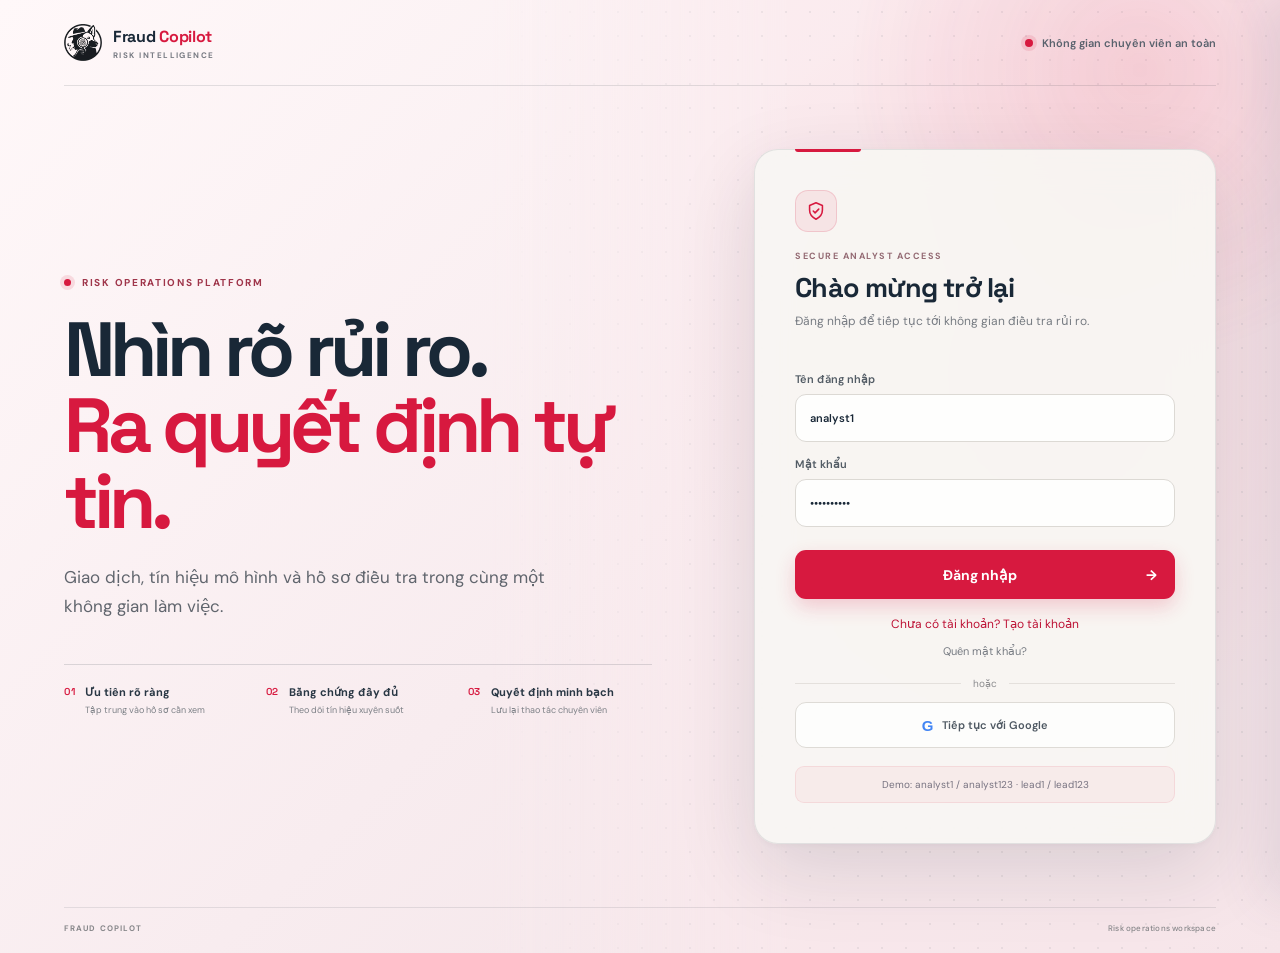
==== static/index.html @ 8d9a8404 "cập nhật giao diện cập nhật giao diện" ====
<!doctype html>
<html lang="vi">
  <head>
    <meta charset="utf-8" />
    <meta name="viewport" content="width=device-width, initial-scale=1" />
    <meta name="theme-color" content="#e9e5e0" />
    <title>Fraud Copilot | Risk operations</title>
    <link rel="stylesheet" href="/static/styles.css?v=risk-dashboard-30" />
  </head>
  <body>
    <div id="toast" class="toast" role="status"></div>
    <main id="login-view" class="login-view">
      <div class="login-frame">
        <header class="login-header">
          <a class="login-brand" href="/" aria-label="Fraud Copilot">
            <img class="brand-mark" src="/static/fraud-copilot-logo.png?v=brand-3" alt="" />
            <span><b>Fraud <span>Copilot</span></b><small>RISK INTELLIGENCE</small></span>
          </a>
          <div class="login-header-note"><i></i> Không gian chuyên viên an toàn</div>
        </header>
        <div class="login-layout">
          <section class="login-hero" aria-labelledby="login-hero-title">
            <p class="eyebrow"><span class="login-eyebrow-dot"></span> RISK OPERATIONS PLATFORM</p>
            <h1 id="login-hero-title">Nhìn rõ rủi ro.<br /><span>Ra quyết định tự tin.</span></h1>
            <p class="login-hero-copy">Giao dịch, tín hiệu mô hình và hồ sơ điều tra trong cùng một không gian làm việc.</p>
            <div class="login-highlights">
              <div><span>01</span><p><b>Ưu tiên rõ ràng</b><small>Tập trung vào hồ sơ cần xem</small></p></div>
              <div><span>02</span><p><b>Bằng chứng đầy đủ</b><small>Theo dõi tín hiệu xuyên suốt</small></p></div>
              <div><span>03</span><p><b>Quyết định minh bạch</b><small>Lưu lại thao tác chuyên viên</small></p></div>
            </div>
          </section>
          <section class="login-card" aria-labelledby="login-card-title">
            <div class="login-card-heading">
              <div class="login-card-symbol" aria-hidden="true">
                <svg viewBox="0 0 24 24" fill="none"><path d="M12 3 19 6v5c0 4.5-2.9 8-7 10-4.1-2-7-5.5-7-10V6l7-3Z" /><path d="m9 12 2 2 4-4" /></svg>
              </div>
              <p class="login-card-eyebrow">SECURE ANALYST ACCESS</p>
              <h2 id="login-card-title">Chào mừng trở lại</h2>
              <p id="auth-subtitle" class="muted">Đăng nhập để tiếp tục tới không gian điều tra rủi ro.</p>
            </div>
            <form id="login-form">
              <label>Tên đăng nhập<input name="username" value="analyst1" autocomplete="username" required /></label>
              <label>Mật khẩu<input name="password" type="password" value="analyst123" autocomplete="current-password" required /></label>
              <button class="primary-button wide" type="submit">Đăng nhập <span>→</span></button>
            </form>
            <button id="auth-switch" class="auth-switch" type="button">Chưa có tài khoản? Tạo tài khoản</button>
            <button id="forgot-password" class="auth-link" type="button">Quên mật khẩu?</button>
            <div class="login-divider"><span>hoặc</span></div>
            <button id="google-login" class="google-button" type="button"><span aria-hidden="true">G</span> Tiếp tục với Google</button>
            <p id="login-hint" class="login-hint">Demo: analyst1 / analyst123 · lead1 / lead123</p>
          </section>
        </div>
        <footer class="login-footer"><span>FRAUD COPILOT</span><span>Risk operations workspace</span></footer>
      </div>
      <div class="login-glow" aria-hidden="true"></div>
    </main>

    <main id="app-view" class="app-shell hidden">
      <video class="dashboard-background-video" muted loop playsinline preload="none" aria-hidden="true" tabindex="-1">
        <source src="/static/dashboard-background.mp4?v=video-project-1" type="video/mp4" />
      </video>
      <aside class="sidebar">
        <div class="brand"><img class="brand-mark small" src="/static/fraud-copilot-logo.png?v=brand-3" alt="" /><span>Fraud <b>Copilot</b></span></div>
        <div class="workspace-label">WORKSPACE</div>
        <nav>
          <button id="dashboard-nav" class="nav-item active" title="Risk Overview"><span class="nav-icon">▦</span> Risk Overview</button>
          <button id="analytics-nav" class="nav-item" title="Risk Analytics"><span class="nav-icon">◈</span> Risk Analytics</button>
          <button id="review-nav" class="nav-item" title="Review Queue"><img class="nav-icon review-nav-logo" src="/static/review-queue-logo.png?v=2" alt="" /> Review Queue <span id="review-nav-count" class="nav-badge hidden">0</span></button>
          <button id="classifications-nav" class="nav-item" title="Decision History"><span class="nav-icon">◌</span> Decision History</button>
        </nav>
        <label class="global-search"><span>⌕</span><input id="dashboard-search" type="search" placeholder="Tìm mã case hoặc giao dịch..." aria-label="Tìm mã case hoặc giao dịch"><kbd>Enter</kbd></label>
        <div class="topbar-actions"><span class="live-status"><i></i> Chấm điểm đang hoạt động</span><button id="refresh-button" class="icon-button" title="Làm mới">↻</button><div class="avatar" id="user-avatar">A</div><div class="user-meta"><b id="user-name">Chuyên viên</b><small id="user-role">Chuyên viên phân tích rủi ro</small></div></div>
        <div class="sidebar-bottom">
          <div class="system-status"><span class="status-dot"></span><div><b>All systems normal</b><small>Updated just now</small></div></div>
          <button id="logout-button" class="logout">↪ <span>Log out</span></button>
        </div>
      </aside>
      <section class="content">
        <h2 id="page-title" class="visually-hidden">Risk Overview</h2>
        <div class="page-body">
          <section id="dashboard-content" class="dashboard-content">
            <div class="dashboard-intro">
              <div><p class="eyebrow">LIVE RISK OPERATIONS · FRAUD COPILOT</p><h3>Fraud <span>Operations</span></h3><p id="dashboard-updated">Loading data...</p></div>
              <button id="dashboard-review-link" class="primary-button">Review cases <span>→</span></button>
            </div>
            <div class="dashboard-kpis">
              <article class="dashboard-kpi"><div class="dashboard-kpi-icon blue">↗</div><div><small>Transactions Processed</small><strong id="dashboard-total">—</strong><span id="dashboard-total-subtitle">— transactions in the last 60 minutes</span></div></article>
              <article class="dashboard-kpi"><div class="dashboard-kpi-icon red">!</div><div><small>Open High-Risk Cases</small><strong id="dashboard-high">—</strong><span id="dashboard-high-subtitle">— new cases in the last 60 minutes</span></div></article>
              <article class="dashboard-kpi"><div class="dashboard-kpi-icon amber">◷</div><div><small>Open Medium-Risk Cases</small><strong id="dashboard-medium">—</strong><span id="dashboard-medium-subtitle">— unscored transactions</span></div></article>
              <article class="dashboard-kpi"><div class="dashboard-kpi-icon purple">%</div><div><small>Review Rate</small><strong id="dashboard-review-rate">—</strong><span>Open high- and medium-risk cases / scored transactions</span></div></article>
              <article class="dashboard-kpi"><div class="dashboard-kpi-icon green">⌁</div><div><small>P95 Latency · 60 min</small><strong id="dashboard-latency">—</strong><span>Core processing target: ≤ 500 ms</span></div></article>
              <article class="dashboard-kpi"><div class="dashboard-kpi-icon teal">◎</div><div><small>Recall (Awaiting Labels)</small><strong id="dashboard-recall">—</strong><span>Requires ground-truth labels</span></div></article>
            </div>
            <div class="dashboard-grid">
              <article class="dashboard-panel dashboard-simulator-panel">
                <div class="dashboard-panel-heading"><div><h4>Cases per Second</h4><p>Hover over a line point to inspect Low, Medium, and High rates · last 5 minutes</p></div></div>
                <div id="dashboard-simulator-chart" class="dashboard-simulator-chart" role="status">Waiting for simulator data...</div>
              </article>
              <article class="dashboard-panel dashboard-ml-decision-panel">
                <div class="dashboard-panel-heading"><div><h4>Analyst Decisions by Risk Level</h4><p>Decision outcomes grouped by model-predicted risk level.</p></div></div>
                <div id="dashboard-decision-breakdown" class="decision-breakdown-grid dashboard-decision-breakdown" aria-live="polite"><p class="dashboard-empty">Loading decision data...</p></div>
              </article>
              <article class="dashboard-panel dashboard-ml-operations-panel">
                <div class="chart-heading"><div><h4>Model Service Latency &amp; Throughput</h4><p>P95 inference latency and requests per second over the last 60 minutes.</p></div><span class="chart-live-indicator">Prometheus</span></div>
                <div id="dashboard-ml-operations-chart" class="ml-operations-chart" aria-live="polite"><p class="chart-empty">Loading model metrics...</p></div>
              </article>
              <article class="dashboard-panel dashboard-cases-panel">
                <div class="dashboard-panel-heading"><div><h4>Flagged Transactions</h4><p>Cases awaiting review, ordered by fraud probability.</p></div><button id="dashboard-view-all" class="text-button">View queue →</button></div>
                <div id="dashboard-recent-cases" class="dashboard-recent-cases" aria-live="polite"></div>
              </article>
            </div>
          </section>
          <div id="work-queue-layout">
          <section id="review-content">
            <div id="review-kpi-grid" class="kpi-grid">
              <article class="kpi-card accent"><div class="kpi-icon">⚡</div><div><small>Open review cases</small><strong id="open-count">—</strong><span class="trend">Human review workload</span></div></article>
            </div>
            <div id="analytics-kpi-grid" class="kpi-grid hidden">
              <article class="kpi-card"><div class="kpi-icon orange">!</div><div><small>High priority</small><strong id="high-count">—</strong><span class="trend orange-text">Needs attention</span></div></article>
              <article class="kpi-card"><div class="kpi-icon orange">!</div><div><small>Medium priority</small><strong id="medium-count">—</strong><span class="trend orange-text">Needs review</span></div></article>
            </div>
            <div class="section-heading"><div><h3 id="queue-title">Priority cases</h3><p id="queue-description">Cases are sorted by model confidence.</p></div><div class="section-actions"><label class="simulator-rate">Target <input id="simulator-tps" type="number" min="1" max="1000" step="1" value="10" inputmode="numeric" aria-label="Target transaction rate per second"><span>transactions / sec</span><small id="simulator-actual-tps" class="simulator-actual-tps">New cases (5-sec avg): 0 / sec</small></label><button id="load-test-batch" class="primary-button">▶ Run Simulator</button><button id="export-button" class="secondary-button">⇩ Export view</button></div></div>
            <section class="queue-card">
              <div class="toolbar"><div class="search-wrap"><span>⌕</span><input id="search-input" placeholder="Search case ID or transaction..." /></div><select id="risk-filter"><option value="">All risk levels</option><option value="HIGH">High risk</option><option value="MEDIUM">Medium risk</option><option value="LOW">Low risk</option></select><select id="status-filter"><option value="">All statuses</option><option value="OPEN">Open</option><option value="IN_REVIEW">In review</option><option value="ESCALATED">Escalated</option><option value="NEEDS_MORE_INFO">Needs more info</option><option value="CONFIRMED_FRAUD">Confirmed fraud</option><option value="DISMISSED">Dismissed / safe</option><option value="CLOSED">Closed</option></select></div>
              <div class="table-wrap"><table><thead><tr><th>Case / transaction</th><th>Priority</th><th>Fraud probability</th><th>Workflow</th><th>Received</th><th>Evidence</th></tr></thead><tbody id="cases-body"><tr><td colspan="6" class="loading">Loading cases<span class="loader"></span></td></tr></tbody></table></div>
              <div class="table-footer"><span id="result-count">—</span><div><button id="prev-page" class="page-button" disabled>‹</button><span id="page-number" class="page-button active">1</span><button id="next-page" class="page-button" disabled>›</button></div></div>
            </section>
          </section>
          <section id="classifications-content" class="hidden">
            <div class="section-heading classification-heading">
              <div><h3>Analyst Decision History</h3><p>Recorded case decisions and escalations, with reviewer and decision time.</p></div>
              <button id="export-classifications" class="secondary-button">⇩ Export decisions</button>
            </div>
            <section class="queue-card">
              <div class="toolbar">
                <label class="search-wrap"><span>⌕</span><input id="classification-search" placeholder="Search case, transaction, merchant, reviewer..." /></label>
                <select id="classification-filter" aria-label="Filter analyst decisions">
                  <option value="">All decisions</option>
                  <option value="CONFIRMED_FRAUD">Confirmed fraud</option>
                  <option value="DISMISSED">Dismissed / safe</option>
                  <option value="ESCALATE">Escalated</option>
                  <option value="NEEDS_MORE_INFO">Needs more info</option>
                  <option value="INSUFFICIENT_EVIDENCE">Insufficient evidence</option>
                  <option value="CONFIRM_SIMULATED">Confirmed (demo)</option>
                </select>
              </div>
              <div class="table-wrap"><table class="classification-table"><thead><tr><th>Case / transaction</th><th>Merchant</th><th>Model risk</th><th>Analyst decision</th><th>Reviewer</th><th>Amount</th><th>Decision time</th><th>Action</th></tr></thead><tbody id="classifications-body"><tr><td colspan="8" class="loading">Loading decisions<span class="loader"></span></td></tr></tbody></table></div>
              <div class="table-footer"><span id="classification-result-count">—</span><div><button id="classification-prev" class="page-button" disabled>‹</button><span id="classification-page" class="page-button active">1</span><button id="classification-next" class="page-button" disabled>›</button></div></div>
            </section>
          </section>
          <section id="analytics-decisions" class="analytics-decisions hidden">
            <div class="section-heading"><div><h3>Analyst Decision Summary</h3><p>Latest recorded decision for each reviewed case.</p></div></div>
            <div class="decision-summary-grid">
              <article class="decision-summary-card"><small>Confirm fraud</small><strong id="decision-confirmed-fraud">0</strong></article>
              <article class="decision-summary-card"><small>Dismiss / safe</small><strong id="decision-dismissed">0</strong></article>
              <article class="decision-summary-card"><small>Insufficient evidence</small><strong id="decision-insufficient-evidence">0</strong></article>
              <article class="decision-summary-card"><small>Escalate to Risk Lead</small><strong id="decision-escalated">0</strong></article>
              <article class="decision-summary-card"><small>Need more info</small><strong id="decision-needs-more-info">0</strong></article>
            </div>
          </section>
          </div>
        </div>
      </section>
    </main>

    <aside id="detail-panel" class="detail-panel">
      <div class="detail-header"><div><p class="eyebrow">CASE DETAIL</p><h2 id="detail-title">Case —</h2></div><button id="close-detail" class="close-button">×</button></div>
      <div id="detail-content"></div>
    </aside>
    <div id="panel-backdrop" class="panel-backdrop"></div>
    <script src="/static/risk-review.js?v=readable-risk-english-5"></script>
    <script src="/static/app.js?v=risk-dashboard-32"></script>
  </body>
</html>
---- static/styles.css ----
@import url("https://fonts.googleapis.com/css2?family=DM+Sans:wght@400;500;600;700&family=Space+Grotesk:wght@500;600;700&display=swap");

:root {
  --bg: #f4f7fb;
  --surface: #ffffff;
  --surface-muted: #f8fafc;
  --sidebar: #101b2d;
  --sidebar-muted: #8d9bb2;
  --line: #e5eaf1;
  --text: #17243b;
  --muted: #718096;
  --blue: #356ae6;
  --blue-soft: #edf3ff;
  --cyan: #18a5a0;
  --orange: #d97706;
  --red: #d84c67;
  --green: #15936b;
  --purple: #7658d9;
}

* { box-sizing: border-box; }
body { margin: 0; background: var(--bg); color: var(--text); font: 14px "DM Sans", sans-serif; }
button, input, select { font: inherit; }
button { cursor: pointer; color: inherit; border: 0; }
h1, h2, h3, p { margin: 0; }
.hidden { display: none !important; }
.muted { color: var(--muted); line-height: 1.6; }
.eyebrow { color: #8290a4; font-size: 10px; font-weight: 700; letter-spacing: 1.5px; }

/* Login */
.login-view {
  min-height: 100vh;
  display: grid;
  justify-items: center;
  align-items: start;
  padding: clamp(24px, 8vh, 72px) 16px 40px;
  position: relative;
  overflow: auto;
}
.login-card {
  width: min(410px, calc(100% - 32px));
  z-index: 1;
}
.login-card h1 { margin: 14px 0 8px; }
.brand-mark { display: grid; place-items: center; width: 42px; height: 42px; }
.brand-mark.small { width: 38px; height: 38px; border-radius: 9px; font-size: 17px; }
.login-card form { margin-top: 30px; }
.login-card label { display: block; font-size: 12px; margin: 17px 0; }
.login-card input { width: 100%; margin-top: 8px; padding: 13px 14px; outline: 0; }
.primary-button { padding: 13px 18px; font-weight: 700; }
.primary-button span { float: right; }
.wide { width: 100%; margin-top: 8px; }
.auth-switch, .auth-link { display: block; width: 100%; margin-top: 18px; background: transparent; font-size: 12px; }
.auth-link { margin-top: 12px; font-size: 11px; }
.google-button { display: flex; align-items: center; justify-content: center; width: 100%; margin-top: 18px; padding: 11px; font-weight: 600; }
.login-hint { margin-top: 22px; font-size: 11px; text-align: center; }

/* App shell */
.app-shell { display: flex; min-height: 100vh; }
.sidebar { width: 248px; flex: 0 0 248px; background: var(--sidebar); padding: 27px 18px; display: flex; flex-direction: column; }
.brand { display: flex; align-items: center; gap: 10px; color: #f3f6fb; font: 600 16px "Space Grotesk"; padding: 0 10px 49px; }
.brand b { color: #67c8c0; }
.workspace-label { font-size: 9px; letter-spacing: 1.5px; color: #6e7d95; padding: 0 13px 13px; font-weight: 700; }
.nav-item { width: 100%; display: flex; align-items: center; gap: 12px; padding: 12px 13px; background: transparent; color: var(--sidebar-muted); border-radius: 8px; text-align: left; margin-bottom: 4px; transition: .18s ease; }
.nav-item:hover { color: white; background: #1b2b45; }
.nav-item.active { background: #1d3150; color: #fff; box-shadow: inset 3px 0 #62c7be; }
.nav-icon { font-size: 19px; color: #78b9f1; }
.review-nav-logo { width: 29px; height: 29px; flex: 0 0 29px; padding: 3px; object-fit: contain; border-radius: 9px; background: #f0eaff; }
.sidebar-bottom { margin-top: auto; }
.sidebar > .global-search { flex: 0 0 auto; width: 100%; max-width: none; margin-top: 12px; }

.system-status { display: flex; gap: 10px; padding: 15px 11px; border: 1px solid #2a3d59; border-radius: 9px; margin-bottom: 22px; }
.system-status b, .system-status small { display: block; font-size: 11px; }
.system-status b { color: #eef5ff; }
.system-status small { color: #8190a7; margin-top: 3px; }
.status-dot { width: 7px; height: 7px; border-radius: 50%; background: #54d89a; box-shadow: 0 0 9px #54d89a; margin-top: 4px; }
.logout { color: #94a4bc; background: transparent; padding: 10px; }
.logout:hover { color: #fff; }
.content { flex: 1; min-width: 0; }
.topbar { height: 104px; background: var(--surface); border-bottom: 1px solid var(--line); display: flex; align-items: center; justify-content: space-between; padding: 0 46px; }
.topbar h2 { font: 600 25px "Space Grotesk"; margin-top: 6px; letter-spacing: -.3px; }
.topbar-actions { display: flex; align-items: center; gap: 12px; }
.live-status { display: inline-flex; align-items: center; gap: 7px; color: var(--green); background: #e8f7f1; border: 1px solid #c6ecdc; border-radius: 999px; padding: 7px 10px; font-size: 11px; font-weight: 700; }
.live-status i { width: 7px; height: 7px; border-radius: 50%; background: var(--green); box-shadow: 0 0 0 3px #15936b22; }
.icon-button, .close-button { background: var(--surface); border: 1px solid var(--line); border-radius: 8px; width: 35px; height: 35px; color: #64748b; font-size: 20px; transition: .18s ease; }
.icon-button:hover { border-color: #9db6ed; color: var(--blue); background: var(--blue-soft); }
.avatar { display: grid; place-items: center; background: linear-gradient(135deg, #4d86eb, #26a99f); color: #fff; width: 34px; height: 34px; border-radius: 10px; font-weight: 700; }
.user-meta small, .user-meta b { display: block; }
.user-meta b { font-size: 12px; }
.user-meta small { color: var(--muted); font-size: 11px; margin-top: 3px; }
.page-body { padding: 34px 46px 48px; max-width: 1450px; }
.kpi-grid { display: grid; grid-template-columns: repeat(2, minmax(0, 1fr)); gap: 15px; }
.kpi-card { background: var(--surface); border: 1px solid var(--line); border-radius: 12px; padding: 20px; display: flex; gap: 15px; align-items: flex-start; box-shadow: 0 4px 14px rgba(27, 49, 80, .035); }
.kpi-card.accent { border-color: #c5d6fa; background: linear-gradient(120deg, #f1f5ff, #fff); }
.kpi-icon { display: grid; place-items: center; width: 36px; height: 36px; flex: 0 0 36px; border-radius: 9px; background: #e8f0ff; color: var(--blue); font-size: 20px; }
.kpi-icon.orange { color: var(--orange); background: #fff4e4; }
.kpi-icon.green { color: var(--green); background: #e5f7f0; }
.kpi-icon.purple { color: var(--purple); background: #f0ebff; }
.kpi-card small { display: block; color: var(--muted); font-size: 11px; }
.kpi-card strong { display: block; font: 600 26px "Space Grotesk"; margin: 5px 0; letter-spacing: -.5px; }
.unit { font-size: 14px; color: #92a0b2; }
.trend { font-size: 10px; color: var(--blue); }
.orange-text { color: var(--orange); }
.green-text { color: var(--green); }
.section-heading { display: flex; justify-content: space-between; align-items: end; margin: 43px 0 17px; }
.section-heading h3 { font: 600 17px "Space Grotesk"; }
.section-heading p { color: var(--muted); font-size: 12px; margin-top: 5px; }
.analytics-decisions { margin-top: 8px; }
.decision-summary-grid { display: grid; grid-template-columns: repeat(5, minmax(0, 1fr)); gap: 12px; }
.decision-summary-card { min-width: 0; padding: 18px; border: 1px solid var(--line); border-radius: 12px; background: var(--surface); }
.decision-summary-card small { display: block; min-height: 30px; color: var(--muted); font-size: 11px; }
.decision-summary-card strong { display: block; margin-top: 8px; font-size: 24px; }
.analytics-charts { margin-top: 8px; }
.analytics-charts > .section-heading { margin-top: 28px; }
.decision-breakdown-grid { display: grid; grid-template-columns: repeat(3, minmax(0, 1fr)); gap: 14px; }
.risk-breakdown-card, .operations-chart-card { min-width: 0; padding: 20px; border: 1px solid var(--line); border-radius: 12px; background: var(--surface); box-shadow: 0 5px 18px rgba(27, 49, 80, .04); }
.risk-breakdown-card h4, .chart-heading h4 { color: var(--text); font: 600 14px "Space Grotesk"; }
.risk-breakdown-card > p, .chart-heading p { margin-top: 5px; color: var(--muted); font-size: 11px; line-height: 1.5; }
.risk-breakdown-content { display: grid; grid-template-columns: minmax(112px, .9fr) minmax(130px, 1.1fr); align-items: center; gap: 14px; margin-top: 18px; }
.decision-donut { display: grid; place-items: center; width: min(100%, 150px); aspect-ratio: 1; margin: auto; border-radius: 50%; position: relative; }
.decision-donut::after { content: ""; position: absolute; inset: 20%; border-radius: 50%; background: var(--surface); }
.decision-donut-center { z-index: 1; display: grid; justify-items: center; gap: 2px; color: var(--text); font: 600 22px "Space Grotesk"; }
.decision-donut-center small { color: var(--muted); font: 400 9px "DM Sans", sans-serif; }
.decision-legend { display: grid; gap: 9px; margin: 0; padding: 0; list-style: none; }
.decision-legend li { display: grid; grid-template-columns: 9px minmax(0, 1fr) auto; align-items: start; gap: 7px; color: #536176; font-size: 10px; line-height: 1.35; }
.decision-legend b { color: var(--text); font-size: 10px; white-space: nowrap; }
.legend-swatch { width: 8px; height: 8px; margin-top: 2px; border-radius: 50%; }
.operations-chart-card { margin-top: 14px; }
.chart-heading { display: flex; align-items: center; justify-content: space-between; gap: 12px; }
.chart-live-indicator { flex: 0 0 auto; padding: 5px 8px; border: 1px solid #c6ecdc; border-radius: 999px; background: #e8f7f1; color: var(--green); font-size: 10px; font-weight: 700; }
.ml-operations-chart { width: 100%; margin-top: 14px; overflow-x: auto; }
.ml-operations-chart svg { display: block; width: 100%; min-width: 540px; height: auto; }
.ml-operations-chart .chart-gridline { stroke: #e8edf4; stroke-width: 1; }
.ml-operations-chart .chart-axis-label { fill: #8593a6; font: 10px "DM Sans", sans-serif; }
.ml-operations-chart .chart-axis-title { font: 600 10px "DM Sans", sans-serif; }
.ml-operations-chart .chart-latency { stroke: #7658d9; fill: #7658d9; }
.ml-operations-chart .chart-throughput { stroke: #15936b; fill: #15936b; }
.ml-operations-chart .chart-line { fill: none; stroke-width: 2.5; stroke-linecap: round; stroke-linejoin: round; }
.ml-operations-chart .chart-legend { fill: #536176; font: 10px "DM Sans", sans-serif; }
.chart-empty { padding: 34px 12px; color: var(--muted); font-size: 12px; text-align: center; }
.secondary-button { border: 1px solid #d5deeb; background: var(--surface); color: #50627a; padding: 9px 13px; border-radius: 7px; font-size: 12px; transition: .18s ease; }
.secondary-button:hover { border-color: #9eb8ef; color: var(--blue); background: var(--blue-soft); }
.queue-card { border: 1px solid var(--line); border-radius: 12px; background: var(--surface); overflow: hidden; box-shadow: 0 5px 18px rgba(27, 49, 80, .04); }
.toolbar { display: flex; gap: 10px; padding: 16px; background: var(--surface-muted); border-bottom: 1px solid var(--line); }
.search-wrap { position: relative; flex: 1; }
.search-wrap span { position: absolute; left: 12px; top: 5px; font-size: 21px; color: #8b9ab0; }
.search-wrap input, .toolbar select { width: 100%; height: 36px; background: var(--surface); border: 1px solid #dce3ed; color: #43536b; border-radius: 7px; padding: 0 12px; outline: 0; }
.search-wrap input { padding-left: 34px; }
.search-wrap input:focus, .toolbar select:focus { border-color: #8aaaf0; box-shadow: 0 0 0 3px #4675dc18; }
.toolbar select { width: 165px; }
.table-wrap { overflow: auto; }
table { width: 100%; border-collapse: collapse; min-width: 680px; }
th { text-align: left; color: #8a98ab; font-size: 10px; text-transform: uppercase; letter-spacing: .7px; font-weight: 700; padding: 14px 18px; }
td { padding: 16px 18px; border-top: 1px solid #edf0f4; color: #53647b; font-size: 12px; }
tbody tr { transition: background .15s; }
tbody tr:hover { background: #f7faff; cursor: pointer; }
.case-id { color: #253753; font-weight: 700; }
.txn { color: #8997aa; font-size: 10px; margin-top: 4px; }
.risk, .status { display: inline-block; padding: 5px 8px; border-radius: 5px; font-size: 10px; font-weight: 700; }
.risk-high { color: var(--red); background: #ffedf1; }
.risk-medium { color: var(--orange); background: #fff4e3; }
.risk-low { color: var(--green); background: #e6f7f0; }
.status { color: #3970c8; background: #eaf2ff; }
.status-closed { color: var(--green); background: #e6f7f0; }
.confidence { color: #43536b; font-weight: 700; }
.confidence-bar { display: inline-block; vertical-align: middle; width: 50px; height: 4px; background: #e5eaf1; border-radius: 3px; margin-left: 7px; }
.confidence-bar i { display: block; height: 100%; background: #5b86e8; border-radius: 3px; }
.score-caption { display: block; color: #9aa7b8; font-size: 9px; margin-top: 3px; }
.evidence { font-size: 10px; font-weight: 700; white-space: nowrap; }
.evidence-ready { color: var(--green); }
.muted-label { color: #9aa7b8; font-size: 11px; }
.table-footer { display: flex; justify-content: space-between; align-items: center; padding: 13px 18px; color: #8593a6; font-size: 11px; }
.page-button { background: #f0f4fa; color: #6d7f98; padding: 6px 10px; margin-left: 4px; border-radius: 5px; }
.page-button.active { background: var(--blue); color: white; }
.loading { text-align: center; padding: 45px; }
.loader { display: inline-block; width: 12px; height: 12px; border: 2px solid #aac2ef; border-top-color: transparent; border-radius: 50%; animation: spin 1s linear infinite; margin-left: 8px; vertical-align: middle; }
@keyframes spin { to { transform: rotate(360deg); } }

/* Case detail drawer */
.detail-panel { position: fixed; z-index: 4; right: 0; top: 0; width: min(470px, 100%); height: 100vh; background: var(--surface); border-left: 1px solid var(--line); transform: translateX(100%); transition: transform .25s ease; overflow: auto; padding: 30px; box-shadow: -15px 0 35px rgba(22, 38, 63, .12); }
.detail-panel.open { transform: translateX(0); }
.panel-backdrop { display: none; position: fixed; inset: 0; background: rgba(18, 30, 48, .42); z-index: 3; }
.panel-backdrop.open { display: block; }
.detail-header { display: flex; justify-content: space-between; align-items: start; border-bottom: 1px solid var(--line); padding-bottom: 24px; }
.detail-header h2 { font: 600 22px "Space Grotesk"; margin-top: 7px; }
.detail-hero { display: flex; align-items: center; justify-content: space-between; gap: 18px; padding: 4px 0 24px; border-bottom: 1px solid var(--line); }
.detail-subtitle { color: #8290a4; font-size: 11px; margin-top: 10px; word-break: break-all; }
.hero-score { text-align: right; }
.hero-score strong { display: block; color: var(--red); font: 700 34px "Space Grotesk"; }
.hero-score small { color: #8290a4; font-size: 10px; }
.close-button { font-size: 25px; background: transparent; border: 0; }
.close-button:hover { color: var(--blue); background: var(--blue-soft); }
.detail-section { padding: 22px 0; border-bottom: 1px solid var(--line); }
.detail-section h4 { font-size: 11px; color: #8290a4; text-transform: uppercase; letter-spacing: 1px; margin-bottom: 15px; }
.detail-grid { display: grid; grid-template-columns: 1fr 1fr; gap: 14px; }
.detail-grid small, .metric small { display: block; color: #8290a4; font-size: 10px; }
.detail-grid b, .metric b { display: block; color: #293a54; margin-top: 5px; font-size: 13px; }
.section-note { color: #8290a4; font-size: 11px; line-height: 1.6; margin: -5px 0 14px; }
.signal-list { display: grid; gap: 8px; padding: 0; margin: 0; list-style: none; }
.signal-list li { display: grid; grid-template-columns: 1fr auto; gap: 4px 12px; padding: 10px 12px; border: 1px solid var(--line); border-radius: 8px; background: var(--surface-muted); }
.signal-list li small { grid-column: 1 / -1; color: #8290a4; font-size: 10px; }
.signal-up { color: var(--red); }
.signal-down { color: var(--green); }
.data-grid { display: grid; grid-template-columns: 1fr 1fr; gap: 12px; }
.data-field { min-width: 0; padding: 9px 10px; border-radius: 7px; background: var(--surface-muted); }
.data-field small { display: block; color: #8290a4; font-size: 10px; }
.data-field b { display: block; overflow-wrap: anywhere; color: #293a54; font-size: 11px; margin-top: 4px; }
.trace-list { display: grid; gap: 8px; }
.trace-row { display: flex; justify-content: space-between; gap: 12px; padding-bottom: 8px; border-bottom: 1px dashed var(--line); font-size: 11px; }
.trace-row span { color: #8290a4; }
.trace-row b { color: #293a54; text-align: right; overflow-wrap: anywhere; }
.score { font: 600 35px "Space Grotesk"; color: var(--red); }
.brief { line-height: 1.7; color: #5b6b81; font-size: 12px; background: var(--surface-muted); padding: 14px; border-radius: 8px; }
.action-row { display: flex; gap: 8px; flex-wrap: wrap; }
.action-row button { padding: 9px 11px; border-radius: 7px; background: #eaf2ff; color: #3970c8; font-size: 11px; }
.action-row button.warn { background: #fff0e7; color: #be5e18; }
.empty { color: #8593a6; text-align: center; padding: 34px; }
.toast { position: fixed; z-index: 10; right: 24px; top: 20px; background: #1b3150; border: 1px solid #3d6193; color: #f2f7ff; padding: 12px 16px; border-radius: 8px; transform: translateY(-80px); transition: .25s; box-shadow: 0 10px 30px rgba(0, 0, 0, .18); }
.toast.show { transform: translateY(0); }

@media (max-width: 900px) {
  .sidebar { width: 70px; flex-basis: 70px; padding: 22px 10px; }
  .brand span, .workspace-label, .nav-item:not(.active)::after, .nav-item { font-size: 0; }
  .brand { padding: 0 9px 49px; }
  .nav-item { justify-content: center; }
  .nav-icon { font-size: 19px; }
  .sidebar-bottom { display: none; }
  .topbar, .page-body { padding-left: 24px; padding-right: 24px; }
  .kpi-grid { grid-template-columns: repeat(2, 1fr); }
  .decision-summary-grid { grid-template-columns: repeat(3, minmax(0, 1fr)); }
  .decision-breakdown-grid { grid-template-columns: 1fr; }
  .risk-breakdown-content { grid-template-columns: minmax(112px, .7fr) minmax(130px, 1fr); max-width: 470px; margin-left: auto; margin-right: auto; }
}
@media (max-width: 560px) {
  .app-shell { display: block; }
  .sidebar {
    width: 100%;
    flex-basis: auto;
    padding: 16px 14px 10px;
    border-bottom: 1px solid var(--line);
    background: rgba(255, 255, 255, 0.92);
    backdrop-filter: blur(10px);
  }
  .brand { padding: 0 4px 10px; }
  .workspace-label { display: none; }
  nav {
    display: flex;
    flex-wrap: wrap;
    gap: 8px;
  }
  .nav-item {
    flex: 1 1 calc(50% - 8px);
    min-width: 120px;
    justify-content: flex-start;
    padding: 10px 12px;
    border: 1px solid var(--line);
    border-radius: 10px;
    background: var(--surface-muted);
    color: #4f5d74;
  }
  .nav-item.active {
    background: linear-gradient(135deg, #fb4d62, #d43546);
    color: #fff;
    border-color: transparent;
    box-shadow: 0 8px 18px rgba(212, 53, 70, 0.18);
  }
  .nav-item.active .nav-icon,
  .nav-item.active .review-nav-logo {
    filter: brightness(0) invert(1);
  }
  .sidebar-bottom { display: none; }
  .topbar { height: 90px; }
  .user-meta { display: none; }
  .kpi-grid { grid-template-columns: 1fr 1fr; gap: 8px; }
  .decision-summary-grid { grid-template-columns: repeat(2, minmax(0, 1fr)); }
  .risk-breakdown-card, .operations-chart-card { padding: 15px; }
  .risk-breakdown-content { grid-template-columns: minmax(96px, .75fr) minmax(120px, 1fr); gap: 9px; }
  .decision-donut { max-width: 125px; }
  .kpi-card { padding: 13px; gap: 8px; }
  .kpi-icon { width: 29px; height: 29px; flex-basis: 29px; font-size: 14px; }
  .kpi-card strong { font-size: 21px; }
  .toolbar { flex-wrap: wrap; }
  .toolbar select { flex: 1; min-width: 135px; }
  .section-heading { align-items: start; gap: 15px; flex-direction: column; }
  .detail-panel { padding: 24px 20px; }
}

/* Omni Tools-inspired visual language: light, rounded, spacious and tool-focused. */
:root {
  --bg: #f7f6fb;
  --surface: #ffffff;
  --surface-muted: #fbfaff;
  --sidebar: #ffffff;
  --sidebar-muted: #777484;
  --line: #e7e4eb;
  --text: #45424d;
  --muted: #8c8893;
  --blue: #347fd4;
  --blue-soft: #edf5ff;
  --cyan: #45b7bf;
  --orange: #e5a24a;
  --red: #df7481;
  --green: #63b58d;
  --purple: #a397e7;
}

body {
  background: #f7f6fb;
  color: var(--text);
  font-family: "DM Sans", sans-serif;
}

body::before, body::after {
  content: "";
  position: fixed;
  z-index: -1;
  pointer-events: none;
  border-radius: 50%;
  filter: blur(1px);
  opacity: .6;
}
body::before {
  width: 560px;
  height: 300px;
  top: 16%;
  left: -180px;
  transform: rotate(28deg);
  background: #e8edff;
}
body::after {
  width: 500px;
  height: 290px;
  right: -170px;
  bottom: 8%;
  transform: rotate(-24deg);
  background: #e8f4ff;
}

.login-view {
  min-height: 100vh;
  min-height: 100svh;
  padding: clamp(20px, 5vh, 48px) 20px;
  background: #f7f6fb;
  grid-template-columns: minmax(0, 1fr);
  justify-items: center;
  align-items: center;
  overflow-y: auto;
}
.login-view::before {
  position: absolute;
  width: 740px;
  height: 360px;
  top: auto;
  left: -180px;
  right: auto;
  bottom: -100px;
  border-radius: 50%;
  background: #e7edff;
  opacity: .7;
  filter: none;
  content: "";
  pointer-events: none;
}
.login-view::after {
  position: absolute;
  width: 520px;
  height: 340px;
  right: -120px;
  bottom: auto;
  top: -150px;
  left: auto;
  border-radius: 50%;
  background: #e8f3ff;
  opacity: .75;
  filter: none;
  pointer-events: none;
}
.login-card {
  width: 100%;
  max-width: 420px;
  min-height: 740px;
  margin: auto;
  padding: clamp(26px, 5vw, 40px);
  display: flex;
  flex-direction: column;
  justify-content: space-between;
  border: 1px solid #e6e2eb;
  border-radius: 20px;
  background: rgba(255,255,255,.92);
  box-shadow: 0 20px 55px rgba(100, 91, 126, .12);
}
.login-card > .brand-mark {
  width: 78px;
  height: 78px;
  margin-bottom: 16px;
  border: 0;
}
.login-card > .eyebrow { margin-bottom: 8px; }
.login-card h1 {
  margin: 0 0 8px;
  color: #47434f;
  font: 700 32px "DM Sans";
  letter-spacing: -.05em;
}
.login-card .eyebrow { color: #8f84d5; }
.login-card .muted { color: #8b8791; }
.login-card form { margin-top: 24px; }
.login-card label {
  margin: 14px 0;
  color: #6f6a78;
  font-size: 12px;
  font-weight: 600;
}
.login-card input {
  display: block;
  min-height: 48px;
  margin-top: 7px;
  padding: 12px 14px;
  border-color: #e1dee6;
  border-radius: 11px;
  background: #fff;
  color: #45424d;
}
.login-card input:focus {
  border-color: #a397e7;
  box-shadow: 0 0 0 4px #a397e722;
}
.login-card .primary-button {
  min-height: 48px;
  border-radius: 11px;
  background: #7a70c7;
  color: #fff;
  box-shadow: 0 9px 18px #7a70c72c;
}
.login-card .primary-button:hover { background: #6b61b7; color: #fff; }
.auth-switch, .auth-link { text-align: center; }
.auth-switch { margin-top: 17px; color: #756bc2; }
.auth-link { margin-top: 10px; color: #918c99; }
.google-button {
  min-height: 46px;
  margin-top: 16px;
  border-color: #e1dee6;
  border-radius: 11px;
  background: #fff;
  color: #615d69;
  gap: 0;
  justify-content: center;
}
.google-button:hover { border-color: #c9c1e9; background: #fbfaff; }
.login-hint {
  margin-top: 20px;
  padding: 10px 12px;
  border-radius: 9px;
  background: #f8f7fb;
  color: #898493;
  line-height: 1.5;
}

.login-card button:focus-visible,
.login-card input:focus-visible {
  outline: 3px solid #a397e755;
  outline-offset: 2px;
}
.login-glow { display: none; }

.app-shell { background: transparent; }
.sidebar {
  width: 220px;
  flex-basis: 220px;
  margin: 18px 0 18px 18px;
  padding: 24px 12px;
  border: 1px solid #e7e3ed;
  border-radius: 22px;
  background: rgba(255,255,255,.88);
  box-shadow: 0 10px 35px rgba(98, 89, 125, .06);
}
.brand {
  padding: 0 10px 42px;
  color: #4a4652;
  font-family: "DM Sans";
}
.brand b { color: #8076ca; }
.brand-mark {
  background: transparent;
  box-shadow: none;
  object-fit: contain;
}
.workspace-label { color: #bd2945; }
.nav-item {
  color: #775a60;
  border-radius: 13px;
}
.nav-item:hover { color: #a91332; background: #fff1f3; }
.nav-item.active {
  color: #fff;
  background: #d7193f;
  box-shadow: 0 7px 18px #d7193f30;
}
.nav-icon { color: #d7193f; }
.nav-item.active .nav-icon { color: #fff; }
.nav-item.active .review-nav-logo { background: transparent; filter: brightness(0) invert(1); }
.system-status {
  border-color: #e9e5ee;
  background: #faf9fc;
  border-radius: 13px;
}
.system-status b { color: #615c68; }
.system-status small { color: #9b96a2; }
.status-dot { background: #73c89f; box-shadow: 0 0 9px #73c89f; }
.logout { color: #948f9a; }

.topbar {
  height: 92px;
  padding: 0 42px;
  border-bottom: 0;
  background: transparent;
}
.topbar h2 {
  color: #4a4652;
  font-family: "DM Sans";
  font-weight: 700;
}
.eyebrow { color: #9a95a1; }
.live-status {
  color: #4d9d7b;
  border-color: #d7eee1;
  background: #effaf4;
}
.icon-button, .close-button {
  border-color: #e2dfe8;
  border-radius: 12px;
  background: #fff;
}
.avatar {
  border-radius: 12px;
  background: linear-gradient(135deg, #a397e7, #8fd2d0);
}
.page-body {
  max-width: 1320px;
  padding: 22px 42px 58px;
}
.kpi-grid { gap: 18px; }
.kpi-card {
  border-color: #e6e2eb;
  border-radius: 18px;
  box-shadow: 0 8px 26px rgba(92, 82, 118, .05);
}
.kpi-card.accent {
  border-color: #d9d3f4;
  background: #fbfaff;
}
.kpi-icon { border-radius: 12px; }
.kpi-card strong { color: #4e4957; font-family: "DM Sans"; }
.section-heading { margin-top: 36px; align-items: center; }
.section-heading h3 {
  color: #504b58;
  font-family: "DM Sans";
  font-weight: 700;
}
.section-heading p { color: #777181; }
.section-actions {
  display: flex;
  align-items: center;
  gap: 10px;
  flex-shrink: 0;
}
.simulator-rate {
  display: inline-flex;
  align-items: center;
  gap: 7px;
  color: #777181;
  font-size: 11px;
  white-space: nowrap;
  flex-wrap: wrap;
  justify-content: flex-end;
}
.simulator-actual-tps { flex-basis: 100%; color: #24835c; text-align: right; font-size: 10px; }
.simulator-rate input {
  width: 78px;
  height: 39px;
  padding: 0 9px;
  border: 1px solid #e1dee6;
  border-radius: 10px;
  color: #514c59;
  background: #fff;
}
.simulator-rate input:focus { outline: 2px solid #d7193f33; border-color: #d7193f; }
.section-actions .primary-button,
.section-actions .secondary-button {
  white-space: nowrap;
}
.secondary-button {
  border-color: #e0dce8;
  border-radius: 13px;
  background: #fff;
}
.queue-card {
  overflow: hidden;
  border-color: #e6e2eb;
  border-radius: 20px;
  box-shadow: 0 10px 30px rgba(92, 82, 118, .06);
}
.toolbar {
  padding: 16px;
  background: rgba(255,255,255,.7);
}
.search-wrap input, .toolbar select {
  border-color: #e1dee6;
  border-radius: 15px;
  background: #fff;
}
th {
  color: #827c8b;
  background: #fcfbfd;
  letter-spacing: .06em;
}
td { color: #5f5968; }
tbody tr:hover { background: #fbfaff; }
.case-id { color: #554f60; }
.risk, .status { border-radius: 999px; }
.confidence-bar { height: 5px; background: #eeeaf2; }
.confidence-bar i { background: #9b91dd; }
.pagination { background: #fbfaff; }
.page-button {
  border-radius: 10px;
  border-color: #e4e0ea;
}
.page-button.active { background: #8177cf; color: #fff; }
.detail-panel {
  border-left: 1px solid #e4e0ea;
  box-shadow: -18px 0 45px rgba(92, 82, 118, .12);
}
.detail-header h2, .detail-section h4 { color: #514c59; }
.brief, .data-field, .signal-list li {
  border-color: #e5e1eb;
  border-radius: 14px;
  background: #fbfaff;
}

@media (max-width: 800px) {
  .sidebar {
    margin: 10px;
    border-radius: 18px;
  }
  .topbar { padding: 0 20px; }
  .page-body { padding: 18px 20px 40px; }
  .section-heading { align-items: flex-start; flex-wrap: wrap; }
  .section-actions { width: 100%; flex-wrap: wrap; }
}

.decision-section { background: linear-gradient(180deg, #fbfaff, #fff); }
.decision-note-label { display: block; margin: 0 0 7px; color: #615c68; font-size: 11px; font-weight: 700; }
.decision-note-label span { color: #9b96a2; font-weight: 400; }
.decision-section textarea {
  display: block;
  width: 100%;
  min-height: 76px;
  resize: vertical;
  padding: 10px 12px;
  border: 1px solid #e1dee6;
  border-radius: 9px;
  background: #fff;
  color: #45424d;
  font: inherit;
  font-size: 11px;
}
.decision-section textarea:focus { outline: 3px solid #a397e733; border-color: #a397e7; }
.decision-actions { display: flex; flex-wrap: wrap; gap: 8px; margin-top: 12px; }
.decision-actions button {
  min-height: 36px;
  padding: 8px 11px;
  border: 1px solid #e4e0ea;
  border-radius: 8px;
  background: #fff;
  color: #615d69;
  font-size: 10px;
  font-weight: 700;
  transition: background .15s, border-color .15s, transform .15s;
}
.decision-actions button:hover { transform: translateY(-1px); }
.decision-actions .decision-fraud { border-color: #f0cbd2; background: #fff4f5; color: #b94a5b; }
.decision-actions .decision-fraud:hover { background: #ffeaed; }
.decision-actions .decision-dismiss { border-color: #cce9dc; background: #f0fbf6; color: #23845f; }
.decision-actions .decision-dismiss:hover { background: #e5f7ef; }
.decision-actions .decision-evidence { border-color: #dcd5ef; background: #f6f3ff; color: #6d5aa8; }
.decision-actions .decision-evidence:hover { background: #efebfc; }
.decision-actions .decision-escalate { border-color: #f1dfbd; background: #fff9ee; color: #9b681c; }
.decision-actions .decision-escalate:hover { background: #fff2d9; }
.decision-locked { padding: 10px 12px; border-radius: 8px; background: #f5f3f8; color: #777181; font-size: 11px; }
.decision-history { display: grid; gap: 10px; margin: 0; padding: 0; list-style: none; }
.decision-history li { padding: 10px 12px; border: 1px solid #e9e5ee; border-radius: 9px; background: #fbfaff; font-size: 11px; }
.decision-history li b { display: block; color: #514c59; }
.decision-history li span { display: block; margin-top: 4px; color: #928d99; font-size: 10px; }
.decision-history li p { margin-top: 7px; color: #696473; line-height: 1.5; overflow-wrap: anywhere; }
.status-confirmed_fraud { color: #b94a5b; background: #fff0f2; }
.status-dismissed { color: #23845f; background: #eaf8f1; }
.status-escalated { color: #9b681c; background: #fff4df; }
.status-needs_more_info, .status-returned { color: #6d5aa8; background: #f1edfc; }
.classification-heading { margin-top: 0; }
.decision-badge { display: inline-block; padding: 6px 9px; border-radius: 999px; font-size: 10px; font-weight: 700; white-space: nowrap; }
.decision-fraud { color: #b94a5b; background: #fff0f2; }
.decision-safe { color: #23845f; background: #eaf8f1; }
.decision-escalated { color: #9b681c; background: #fff4df; }
.decision-pending { color: #6d5aa8; background: #f1edfc; }
.decision-note-preview { max-width: 260px; margin-top: 5px; color: #898493; font-size: 10px; line-height: 1.45; overflow-wrap: anywhere; }
#classifications-body tr[data-case-id] { cursor: pointer; }
.classification-table { min-width: 930px; }
.classification-edit { padding: 6px 10px; border: 1px solid #dcd5ef; border-radius: 7px; background: #f6f3ff; color: #6d5aa8; font-size: 11px; font-weight: 700; }
.classification-edit:hover:not(:disabled) { background: #efebfc; }
.classification-edit:disabled { cursor: not-allowed; opacity: .55; }
.reclassification-note { color: #6d5aa8; }
#classification-filter { min-width: 190px; }

:root {
  --bg: #ffffff;
  --surface: #ffffff;
  --surface-muted: #fafafa;
  --sidebar-muted: #666872;
  --line: #e8e8eb;
  --text: #202127;
  --muted: #73747d;
  --red: #d7193f;
  --purple: #7044a5;
}

body {
  background: #fff;
  color: #202127;
  font-family: "DM Sans", "Segoe UI", sans-serif;
}

.app-shell {
  position: relative;
  isolation: isolate;
  background: #fff;
}

.app-shell::before {
  content: "";
  position: absolute;
  z-index: -1;
  top: 0;
  right: 0;
  width: min(900px, 72vw);
  height: 620px;
  background: url("/static/risk-network-bg.svg") no-repeat top right / contain;
  pointer-events: none;
}

.login-view {
  background: #fff;
}

.login-view::before,
.login-view::after {
  background: #fce9ed;
  opacity: .7;
}

.login-card {
  border-color: #ece5e7;
  box-shadow: 0 20px 55px rgba(48, 25, 32, .09);
}

.login-card h1,
.topbar h2,
.section-heading h3 {
  color: #202127;
}

.login-card .eyebrow,
.eyebrow {
  color: #a6465a;
}

.login-card input:focus,
.login-card button:focus-visible,
.login-card input:focus-visible,
.search-wrap input:focus,
.toolbar select:focus {
  border-color: #df7187;
  box-shadow: 0 0 0 3px #d7193f18;
}

.login-card .primary-button,
.section-actions .primary-button {
  background: #d7193f;
  color: #fff;
  box-shadow: 0 7px 16px #d7193f24;
}

.login-card .primary-button:hover,
.section-actions .primary-button:hover {
  background: #bd1235;
}

.auth-switch { color: #bf1739; }
.google-button:hover { border-color: #edb9c3; background: #fff8f9; }

.sidebar {
  border-color: #ece8e9;
  background: rgba(255,255,255,.96);
  box-shadow: 0 10px 35px rgba(47, 29, 34, .05);
}

.brand { color: #202127; }
.brand b { color: #d7193f; }
.workspace-label { color: #bd2945; }
.nav-item { color: #775a60; }
.nav-item:hover { color: #a91332; background: #fff1f3; }
.nav-item.active {
  color: #fff;
  background: #d7193f;
  box-shadow: 0 7px 18px #d7193f30;
}
.nav-icon { color: #d7193f; }
.nav-item.active .nav-icon { color: #fff; }
.review-nav-logo { background: #f9e8ed; }
.nav-item.active .review-nav-logo { background: transparent; filter: brightness(0) invert(1); }
.system-status { border-color: #ece8e9; background: #fff; }
.system-status b { color: #39383d; }
.system-status small,
.logout { color: #85838a; }

.topbar {
  position: relative;
  overflow: hidden;
  background: linear-gradient(90deg, #fff 50%, rgba(255,255,255,.65));
}

.live-status {
  color: #27835b;
  border-color: #d9eee2;
  background: #f1faf4;
}

.avatar { background: linear-gradient(135deg, #d7193f, #f07972); }
.kpi-card {
  border-color: #e9e7e8;
  background: rgba(255,255,255,.96);
  box-shadow: 0 8px 26px rgba(46, 31, 35, .045);
}
.kpi-card.accent {
  border-color: #f0cbd2;
  background: linear-gradient(135deg, #fff4f5, #fff 72%);
}
.kpi-icon { background: #fce8ec; color: #d7193f; }
.kpi-icon.orange { color: #b96c12; background: #fff3e4; }
.kpi-icon.green { color: #24835c; background: #eaf7ef; }
.kpi-icon.purple { color: #7044a5; background: #f3edfa; }
.kpi-card strong { color: #25242a; }

.section-heading p { color: #73747d; }
.section-actions .primary-button {
  border-radius: 11px;
  transition: background .18s ease, transform .18s ease, box-shadow .18s ease;
}
.section-actions .primary-button:hover {
  transform: translateY(-1px);
  box-shadow: 0 9px 20px #d7193f30;
}

.secondary-button {
  border-color: #e4dfe1;
  color: #4b4c53;
}
.secondary-button:hover,
.icon-button:hover {
  border-color: #edb9c3;
  color: #bd1235;
  background: #fff4f5;
}
.queue-card {
  border-color: #e9e7e8;
  background: #fff;
  box-shadow: 0 10px 30px rgba(46, 31, 35, .05);
}
.toolbar { background: #fcfbfb; }
.search-wrap input,
.toolbar select { border-color: #e5e2e3; border-radius: 11px; }
.search-wrap input:focus,
.toolbar select:focus { border-color: #df7187; box-shadow: 0 0 0 3px #d7193f18; }
th { color: #77767d; background: #fcfbfb; }
td { color: #55555d; }
tbody tr:hover { background: #fff8f9; }
.case-id { color: #25242a; }
.confidence { color: #33343a; }
.confidence-bar i { background: #d7193f; }
.page-button.active { background: #d7193f; }

.detail-panel { border-color: #ece5e7; }
.detail-header h2,
.detail-section h4 { color: #302d32; }
.brief,
.data-field,
.signal-list li,
.decision-section { background: #fffafa; border-color: #eee5e7; }
.decision-section textarea:focus { outline-color: #d7193f33; border-color: #d7193f; }

@media (max-width: 800px) {
  .app-shell::before {
    width: 100%;
    height: 420px;
    background-position: top right;
    opacity: .7;
  }
}

@media (prefers-reduced-motion: reduce) {
  *,
  *::before,
  *::after {
    scroll-behavior: auto !important;
    transition-duration: .01ms !important;
  }
}


@media (max-width: 560px) {
  .app-shell { display: block; }
  .sidebar {
    width: auto;
    margin: 10px;
    padding: 12px;
  }
  .brand { padding: 0 8px 12px; }
  .workspace-label,
  .sidebar-bottom { display: none; }
  .sidebar nav { display: grid; grid-template-columns: repeat(2, minmax(0, 1fr)); gap: 6px; }
  .nav-item {
    justify-content: flex-start;
    gap: 7px;
    min-width: 0;
    margin: 0;
    padding: 9px 7px;
    font-size: 10px;
    white-space: nowrap;
  }
  .nav-icon { font-size: 16px; }
  .content { width: 100%; }
}

/* Evidence-first risk review */
.detail-panel { width: min(600px, 100%); }
.risk-overview { padding: 24px 0 22px; border-bottom: 1px solid var(--line); }
.risk-overview-status { display: flex; align-items: center; gap: 10px; flex-wrap: wrap; }
.review-workflow { font-size: 12px; color: #65616a; }
.transaction-amount { margin-top: 22px; font: 700 38px "Space Grotesk", sans-serif; color: #28262d; letter-spacing: -1px; }
.transaction-merchant { margin: 12px 0 7px; color: #302d35; font-weight: 600; font-size: 17px; line-height: 1.5; overflow-wrap: anywhere; }
.transaction-category { display: inline-block; border-radius: 6px; padding: 4px 8px; background: #f1eff3; color: #645e6c; font-size: 12px; }
.risk-estimate { display: flex; align-items: center; justify-content: space-between; gap: 16px; margin-top: 22px; padding: 14px 16px; background: #f7f6f8; border: 1px solid #ebe8ee; border-radius: 12px; color: #5a545f; font-size: 13px; }
.risk-estimate strong { color: #302b35; font: 700 24px "Space Grotesk", sans-serif; white-space: nowrap; }
.model-context { color: #6f6976; font-size: 12px; line-height: 1.6; margin: 10px 0 18px; }
.transaction-reference { display: flex; align-items: center; flex-wrap: wrap; gap: 8px; color: #77717c; font-size: 11px; }
.transaction-reference code { color: #5a5361; font-size: 11px; }
.copy-transaction-id { border: 1px solid #ded9e3; border-radius: 6px; background: #fff; color: #62596d; font-size: 11px; padding: 5px 8px; }
.copy-transaction-id:hover { background: #f5f2f8; border-color: #bdb2c9; }
.copy-transaction-id:focus-visible, .model-details summary:focus-visible, .transaction-details summary:focus-visible { outline: 2px solid #8177cf; outline-offset: 4px; }
.risk-factor-group + .risk-factor-group { margin-top: 22px; }
.risk-explanation h4 { font-size: 13px; letter-spacing: 0; text-transform: none; margin-bottom: 12px; }
.risk-factors { list-style: none; margin: 0; padding: 0; display: grid; gap: 10px; }
.risk-factor { display: grid; grid-template-columns: 28px minmax(0, 1fr) auto; align-items: start; gap: 10px; border: 1px solid #ebe6ec; border-radius: 12px; padding: 14px 12px; background: #fff; }
.factor-rank { display: grid; place-items: center; height: 26px; width: 26px; border-radius: 8px; color: #a02b48; background: #fbeef1; font-size: 11px; font-weight: 600; }
.decrease .factor-rank { color: #27745a; background: #edf7f1; }
.neutral .factor-rank { color: #66616d; background: #f2f0f4; }
.factor-name { display: block; color: #38313f; font-size: 13px; font-weight: 600; line-height: 1.5; overflow-wrap: anywhere; }
.factor-value { display: block; margin-top: 5px; font-size: 12px; color: #766d7e; line-height: 1.5; overflow-wrap: anywhere; }
.factor-impact { color: #766d7e; font-size: 10px; line-height: 1.6; padding-top: 2px; }
.factor-context { font-size: 11px; color: #766d7e; line-height: 1.7; margin: 12px 0 0; }
.investigation-checklist { margin: 0; padding-left: 18px; }
.investigation-checklist li + li { margin-top: 12px; }
.brief-fallback-label { color: #88601e; margin: 0 0 12px; font-size: 11px; }
.model-details, .transaction-details { border-bottom: 1px solid var(--line); padding: 20px 0; }
.model-details > summary, .transaction-details > summary { cursor: pointer; color: #675c70; font-size: 12px; font-weight: 600; line-height: 1.6; }
.model-details-content { font-size: 12px; color: #706577; }
.model-details-content > p { line-height: 1.8; margin: 14px 0; }
.contribution-table { width: 100%; min-width: 0; max-width: 100%; table-layout: fixed; border-collapse: collapse; }
.contribution-table th, .contribution-table td { padding: 10px 8px; font-size: 11px; line-height: 1.6; vertical-align: top; white-space: normal; overflow-wrap: anywhere; text-transform: none; letter-spacing: 0; text-align: left; }
.contribution-table th:first-child { width: 65%; }
.contribution-table th:last-child, .contribution-table td:last-child { text-align: right; }
.contribution-table td { font-variant-numeric: tabular-nums; }
.model-details dl { margin: 16px 0 0; }
.model-details dl > div { display: grid; grid-template-columns: 130px minmax(0, 1fr); gap: 10px; padding: 8px 0; }
.model-details dt { color: #817487; }
.model-details dd { margin: 0; overflow-wrap: anywhere; color: #514659; }
.transaction-details .data-grid { margin-top: 16px; }
@media (max-width: 480px) {
  .detail-panel { padding: 22px 18px; }
  .transaction-amount { font-size: 34px; }
  .risk-factor { grid-template-columns: 26px minmax(0, 1fr); gap: 7px 10px; }
  .factor-impact { grid-column: 2; padding: 0; }
  .risk-estimate { padding: 12px; }
  .risk-estimate strong { font-size: 21px; }
  .model-details dl > div { grid-template-columns: 1fr; gap: 4px; }
}

/* Risk operations dashboard */
.dashboard-content { color: #242d40; }
.dashboard-intro { display: flex; align-items: center; justify-content: space-between; gap: 20px; margin: 0 0 22px; }
.dashboard-intro h3 { margin-top: 7px; color: #292f3e; font: 700 22px "Space Grotesk"; letter-spacing: -.3px; }
.dashboard-intro > div > p:last-child { margin-top: 6px; color: #82889a; font-size: 12px; }
.dashboard-intro .primary-button { border-radius: 10px; background: #4b65d8; color: white; font-size: 12px; padding: 11px 15px; }
.dashboard-kpis { display: grid; grid-template-columns: repeat(5, minmax(0, 1fr)); gap: 13px; }
.dashboard-kpi { min-width: 0; min-height: 112px; display: flex; align-items: flex-start; gap: 12px; padding: 17px 15px; border: 1px solid #e8e9ef; border-radius: 13px; background: #fff; box-shadow: 0 5px 16px rgba(48, 54, 80, .035); }
.dashboard-kpi-icon { display: grid; flex: 0 0 34px; width: 34px; height: 34px; place-items: center; border-radius: 10px; font-size: 17px; font-weight: 700; }
.dashboard-kpi-icon.blue { color: #5772d9; background: #edf0ff; }
.dashboard-kpi-icon.red { color: #d75f64; background: #fff0ef; }
.dashboard-kpi-icon.amber { color: #ca8b2e; background: #fff5df; }
.dashboard-kpi-icon.purple { color: #8c6cc9; background: #f3edff; }
.dashboard-kpi-icon.green { color: #319b76; background: #e8f7f0; }
.dashboard-kpi small, .dashboard-kpi span { display: block; color: #858b9b; font-size: 10px; line-height: 1.4; }
.dashboard-kpi strong { display: block; margin: 6px 0 3px; color: #303547; font: 700 23px "Space Grotesk"; letter-spacing: -.4px; overflow-wrap: anywhere; }
.dashboard-grid { display: grid; grid-template-columns: minmax(0, 1fr); gap: 14px; margin-top: 16px; }
.dashboard-panel { min-width: 0; padding: 19px; border: 1px solid #e8e9ef; border-radius: 14px; background: #fff; box-shadow: 0 5px 18px rgba(48, 54, 80, .035); }
.dashboard-panel-heading { display: flex; align-items: flex-start; justify-content: space-between; gap: 12px; }
.dashboard-panel-heading h4 { color: #3d4150; font: 700 13px "DM Sans"; }
.dashboard-panel-heading p { margin-top: 5px; color: #8c91a0; font-size: 10px; line-height: 1.5; }
.dashboard-decision-breakdown { grid-template-columns: repeat(3, minmax(0, 1fr)); margin-top: 14px; }
.dashboard-simulator-chart { position: relative; margin-top: 10px; overflow-x: auto; overflow-y: hidden; }
.dashboard-simulator-chart svg { display: block; width: 100%; min-width: 500px; height: auto; }
.simulator-chart-gridline { stroke: #f0e5e7; stroke-width: 1; }
.simulator-chart-axis, .simulator-chart-axis-title { fill: #89828a; font: 10px "DM Sans", sans-serif; }
.simulator-chart-axis-title { font-weight: 600; }
.simulator-chart-total-fill { fill: url(#simulator-area-gradient); }
.simulator-chart-total { fill: none; stroke: url(#simulator-total-gradient); stroke-width: 2.4; stroke-linecap: round; stroke-linejoin: round; filter: drop-shadow(0 2px 3px rgba(181, 66, 103, .2)); }
.simulator-chart-point { fill: transparent; stroke: transparent; stroke-width: 10; cursor: crosshair; pointer-events: all; }
.simulator-chart-point:focus-visible { outline: none; stroke: rgba(217, 79, 103, .22); }
.simulator-chart-active-point { fill: #fff; stroke: #d94f67; stroke-width: 2.5; pointer-events: none; }
.simulator-chart-tooltip { position: absolute; z-index: 2; display: none; width: 250px; box-sizing: border-box; align-items: center; gap: 12px; padding: 12px; border: 1px solid #eee6ec; border-radius: 12px; background: rgba(255, 255, 255, .97); box-shadow: 0 10px 28px rgba(41, 47, 62, .16); pointer-events: none; }
.simulator-chart-tooltip.visible { display: flex; animation: simulator-tooltip-in .14s ease-out; }
.simulator-tooltip-pie { flex: 0 0 58px; width: 58px; height: 58px; border: 1px solid rgba(38, 50, 72, .08); border-radius: 50%; box-shadow: inset 0 0 0 1px rgba(255, 255, 255, .24); }
.simulator-tooltip-details { flex: 1; min-width: 0; }
.simulator-tooltip-time { display: block; margin-bottom: 2px; color: #8c91a0; font-size: 9px; font-variant-numeric: tabular-nums; }
.simulator-tooltip-details > strong { display: flex; align-items: baseline; gap: 4px; color: #303547; font: 700 15px "Space Grotesk"; font-variant-numeric: tabular-nums; }
.simulator-tooltip-details > strong small { color: #8c91a0; font: 500 9px "DM Sans"; }
.simulator-tooltip-details ul { display: grid; gap: 3px; margin: 6px 0 0; padding: 0; list-style: none; }
.simulator-tooltip-details li, .simulator-tooltip-details li > span { display: flex; align-items: center; }
.simulator-tooltip-details li { justify-content: space-between; color: #626879; font-size: 9px; line-height: 1.2; }
.simulator-tooltip-details li > span { gap: 5px; }
.simulator-tooltip-details li i { width: 7px; height: 7px; border-radius: 50%; }
.simulator-tooltip-details li strong { display: flex; gap: 8px; color: #3c4253; font-size: 9px; font-variant-numeric: tabular-nums; }
.simulator-tooltip-details li small { min-width: 31px; color: #8c91a0; font-size: 9px; text-align: right; }
@keyframes simulator-tooltip-in { from { opacity: 0; transform: translateY(3px) scale(.98); } to { opacity: 1; transform: translateY(0) scale(1); } }
.dashboard-ml-operations-panel .chart-heading { margin: 0; }
.dashboard-ml-operations-panel .ml-operations-chart { margin-top: 10px; }
.dashboard-cases-panel { min-height: 250px; }
.text-button { padding: 2px 0; background: transparent; color: #5d70ca; font-size: 10px; font-weight: 600; white-space: nowrap; }
.dashboard-recent-cases { margin-top: 12px; }
.dashboard-case-row { width: 100%; display: grid; grid-template-columns: auto minmax(0, 1fr) auto 14px; align-items: center; gap: 10px; padding: 11px 2px; border-top: 1px solid #f0f0f4; background: transparent; text-align: left; }
.dashboard-case-row:hover { background: #fbfbfe; }
.dashboard-case-risk { padding: 4px 7px; border-radius: 99px; font-size: 9px; font-weight: 700; white-space: nowrap; }
.dashboard-case-risk.risk-high { color: #c34850; background: #fff0ef; }
.dashboard-case-risk.risk-medium { color: #ae751e; background: #fff5df; }
.dashboard-case-risk.risk-low { color: #2a8b67; background: #e8f7f0; }
.dashboard-case-main { min-width: 0; }
.dashboard-case-main b, .dashboard-case-main small { display: block; overflow: hidden; text-overflow: ellipsis; white-space: nowrap; }
.dashboard-case-main b { color: #4a4e5e; font-size: 10px; }
.dashboard-case-main small { margin-top: 4px; color: #9297a5; font-size: 9px; }
.dashboard-case-probability { color: #4d5364; font-size: 10px; font-weight: 700; font-variant-numeric: tabular-nums; }
.dashboard-case-arrow { color: #9da2af; font-size: 17px; }
.dashboard-empty { padding: 28px 8px; color: #969baa; font-size: 11px; text-align: center; }
.dashboard-updated { margin-top: 12px; color: #9a9eaa; font-size: 9px; text-align: right; }

@media (max-width: 1100px) {
  .dashboard-kpis { grid-template-columns: repeat(3, minmax(0, 1fr)); }
}
@media (max-width: 800px) {
  .dashboard-kpis { grid-template-columns: repeat(2, minmax(0, 1fr)); }
}
@media (max-width: 900px) {
  .nav-item .nav-icon { font-size: 19px; }
}
@media (max-width: 560px) {
  .dashboard-intro { align-items: flex-start; flex-direction: column; }
  .dashboard-intro h3 { font-size: 19px; }
  .dashboard-kpis { gap: 8px; }
  .dashboard-kpi { min-height: 100px; gap: 8px; padding: 12px 10px; }
  .dashboard-kpi-icon { width: 28px; height: 28px; flex-basis: 28px; font-size: 14px; }
  .dashboard-kpi strong { font-size: 19px; }
  .dashboard-panel { padding: 14px; }
  .dashboard-decision-breakdown { grid-template-columns: minmax(0, 1fr); }
  .dashboard-case-row { grid-template-columns: auto minmax(0, 1fr) auto; gap: 7px; }
  .dashboard-case-arrow { display: none; }
  .dashboard-case-probability { font-size: 9px; }
}
.visually-hidden { position: absolute; width: 1px; height: 1px; padding: 0; margin: -1px; overflow: hidden; clip: rect(0, 0, 0, 0); white-space: nowrap; border: 0; }
.sidebar { background: #fff; border-right: 1px solid #e8eaf0; }
.brand { color: #333a4a; padding-bottom: 36px; }
.brand b { color: #6173ce; }
.workspace-label { color: #969bab; }
.nav-item { position: relative; color: #73798a; }
.nav-item:hover { color: #4e5eae; background: #f5f6fc; }
.nav-item.active { color: #5263bd; background: #eff0ff; box-shadow: inset 3px 0 #7379d1; }
.nav-icon { color: #7882c8; }
.nav-badge { margin-left: auto; padding: 3px 6px; border-radius: 999px; background: #fff0ef; color: #cf6258; font-size: 9px; font-weight: 700; }
.system-status { border-color: #e8eaf0; background: #fbfcfe; }
.system-status b { color: #465064; }
.system-status small { color: #8990a0; }
.logout { color: #778094; }
.topbar { height: 76px; gap: 24px; padding: 0 42px; }
.global-search { display: flex; flex: 1; align-items: center; gap: 10px; max-width: 620px; height: 40px; padding: 0 12px; border: 1px solid #e7e9ef; border-radius: 10px; background: #fafbfc; color: #858b99; }
.global-search > span { font-size: 21px; line-height: 1; }
.global-search input { width: 100%; min-width: 0; border: 0; outline: 0; background: transparent; color: #42495a; font-size: 11px; }
.global-search kbd { padding: 3px 5px; border: 1px solid #e5e7ec; border-radius: 4px; background: #fff; color: #9298a5; font: 9px "DM Sans"; white-space: nowrap; }
.topbar-actions { margin-left: auto; }
.dashboard-intro { margin-bottom: 17px; }
.dashboard-intro h3 { font-size: 21px; }
.dashboard-intro > div > p:last-child { margin-top: 5px; }
.dashboard-kpis { grid-template-columns: repeat(6, minmax(0, 1fr)); gap: 11px; }
.dashboard-kpi { min-height: 105px; padding: 14px 12px; gap: 9px; }
.dashboard-kpi-icon { flex-basis: 30px; width: 30px; height: 30px; }
.dashboard-kpi small { min-height: 26px; }
.dashboard-kpi strong { font-size: 21px; }
.dashboard-kpi span { font-size: 9px; }
.dashboard-kpi-icon.teal { color: #319b96; background: #e7f7f5; }
.dashboard-grid { gap: 13px; margin-top: 13px; }
.dashboard-panel { padding: 16px; border-radius: 12px; }
.dashboard-panel-heading h4 { font-size: 12px; }
.dashboard-ml-operations-panel .ml-operations-chart { margin-top: 8px; }
.dashboard-cases-panel { min-height: 245px; }
.dashboard-case-row { grid-template-columns: auto minmax(0, 1fr) 42px 12px; gap: 8px; padding: 8px 2px; }
.dashboard-case-main small { font-size: 8px; }
.dashboard-case-progress { display: block; height: 3px; margin-top: 5px; overflow: hidden; border-radius: 99px; background: #f0f1f4; }
.dashboard-case-progress i { display: block; height: 100%; border-radius: inherit; background: #e76d55; }
.dashboard-case-risk.risk-high { color: #c34850; background: #fff0ef; }
.dashboard-case-risk.risk-medium { color: #ae751e; background: #fff5df; }
.dashboard-case-risk { min-width: 48px; text-align: center; }
.dashboard-case-probability { text-align: right; }
.dashboard-updated { margin-top: 8px; text-align: left; }
@media (max-width: 1200px) {
  .dashboard-kpis { grid-template-columns: repeat(3, minmax(0, 1fr)); }
}
@media (max-width: 900px) {
  .topbar { padding-right: 24px; padding-left: 24px; }
}
@media (max-width: 800px) {
  .dashboard-grid { grid-template-columns: minmax(0, 1fr); }
}
@media (max-width: 560px) {
  .topbar { gap: 9px; padding-right: 12px; padding-left: 12px; }
  .global-search { height: 36px; gap: 6px; padding: 0 8px; }
  .global-search input { font-size: 10px; }
  .global-search kbd, .user-meta, .live-status { display: none; }
  .topbar-actions { gap: 6px; }
  .dashboard-kpis { grid-template-columns: repeat(2, minmax(0, 1fr)); }
  .dashboard-intro { flex-direction: row; align-items: center; }
  .dashboard-intro .primary-button { padding: 9px; font-size: 10px; }
  .dashboard-intro h3 { font-size: 17px; }
  .dashboard-intro > div > p:last-child { max-width: 230px; font-size: 9px; }
  .dashboard-case-row { grid-template-columns: auto minmax(0, 1fr) 40px; }
  .dashboard-case-arrow { display: none; }
}

body { background: #fff7f8; }
.app-shell { background: linear-gradient(135deg, #fff8f9, #fff 58%, #fff3f5); }
.sidebar { border-color: #f0dfe3; background: rgba(255, 255, 255, .96); }
.nav-item { color: #725b60; }
.nav-item:hover { color: #a91332; background: #fff0f2; }
.nav-item.active { color: #fff; background: #d7193f; box-shadow: 0 7px 18px #d7193f30; }
.nav-item.active .nav-icon { color: #fff; }
.primary-button,
.dashboard-intro .primary-button { background: #d7193f; color: #fff; box-shadow: 0 7px 16px #d7193f24; }
.primary-button:hover,
.dashboard-intro .primary-button:hover { background: #bd1235; }
.secondary-button:hover,
.icon-button:hover,
.close-button:hover { border-color: #edb9c3; color: #bd1235; background: #fff1f3; }
.page-button.active { background: #d7193f; color: #fff; }
.text-button,
.logout:hover { color: #bd1235; }
.dashboard-intro .primary-button { border-radius: 10px; font-size: 12px; padding: 11px 15px; }
.login-view { background: #fff7f8; }
.login-view::before,
.login-view::after { background: #fce9ed; }
.login-card input:focus,
.login-card input:focus-visible,
.login-card button:focus-visible,
.search-wrap input:focus,
.toolbar select:focus { border-color: #df7187; box-shadow: 0 0 0 3px #d7193f18; }

@keyframes app-sidebar-enter {
  from { opacity: 0; transform: translateX(-24px); }
  to { opacity: 1; transform: translateX(0); }
}
@keyframes app-topbar-enter {
  from { opacity: 0; transform: translateY(-16px); }
  to { opacity: 1; transform: translateY(0); }
}
@keyframes app-content-enter {
  from { opacity: 0; transform: translateY(24px); }
  to { opacity: 1; transform: translateY(0); }
}
@keyframes page-section-enter {
  from { opacity: 0; transform: translateX(34px); filter: blur(3px); }
  to { opacity: 1; transform: translateX(0); filter: blur(0); }
}
@keyframes page-item-enter {
  from { opacity: 0; transform: translateY(26px) scale(.98); filter: blur(2px); }
  to { opacity: 1; transform: translateY(0) scale(1); filter: blur(0); }
}
.app-shell.app-entering .sidebar { animation: app-sidebar-enter 620ms cubic-bezier(.2, .75, .25, 1) both; }
.app-shell.app-entering .topbar { animation: app-topbar-enter 560ms cubic-bezier(.2, .75, .25, 1) 80ms both; }
.app-shell.app-entering .page-body { animation: app-content-enter 700ms cubic-bezier(.2, .75, .25, 1) 140ms both; }
.page-transition { animation: page-section-enter 620ms cubic-bezier(.2, .75, .25, 1) both; }
.page-reveal { animation: page-item-enter 620ms cubic-bezier(.2, .75, .25, 1) var(--reveal-delay, 0ms) both; }
@media (prefers-reduced-motion: reduce) {
  .app-shell.app-entering .sidebar,
  .app-shell.app-entering .topbar,
  .app-shell.app-entering .page-body,
  .page-transition,
  .page-reveal { animation: none; }
}

.login-view {
  --login-accent: #d7193f;
  --login-accent-hover: #bd1235;
  --login-accent-rgb: 215, 25, 63;
  display: block;
  min-height: 100vh;
  min-height: 100svh;
  padding: 0 clamp(20px, 5vw, 72px);
  overflow: hidden auto;
  background: linear-gradient(135deg, #fff8f9 0%, #f8ecef 52%, #f1e2e6 100%);
  color: #192837;
}
.login-view::before {
  position: absolute;
  inset: 0 0 0 38%;
  width: auto;
  height: auto;
  border-radius: 0;
  background-image:
    radial-gradient(circle, rgba(25, 40, 55, .13) .8px, transparent .9px),
    radial-gradient(ellipse at 70% 38%, rgba(var(--login-accent-rgb), .12), transparent 48%);
  background-size: 24px 24px, auto;
  opacity: .52;
  filter: none;
  content: "";
  pointer-events: none;
  mask-image: linear-gradient(90deg, transparent 0%, #000 38%);
}
.login-view::after {
  position: absolute;
  top: -240px;
  right: -170px;
  bottom: auto;
  left: auto;
  width: 620px;
  height: 620px;
  border-radius: 50%;
  background: radial-gradient(circle, rgba(var(--login-accent-rgb), .16), rgba(var(--login-accent-rgb), 0) 68%);
  opacity: .8;
  filter: blur(8px);
  content: "";
  pointer-events: none;
  animation: login-aura-drift 16s ease-in-out infinite alternate;
}
.login-frame {
  position: relative;
  z-index: 1;
  display: flex;
  flex-direction: column;
  width: min(1280px, 100%);
  min-height: 100vh;
  min-height: 100svh;
  margin: 0 auto;
}
.login-header {
  display: flex;
  align-items: center;
  justify-content: space-between;
  min-height: 86px;
  border-bottom: 1px solid rgba(25, 40, 55, .12);
}
.login-brand {
  display: inline-flex;
  align-items: center;
  gap: 11px;
  color: #192837;
  text-decoration: none;
}
.login-brand .brand-mark {
  display: block;
  width: 38px;
  height: 38px;
  object-fit: contain;
}
.login-brand b,
.login-brand small { display: block; }
.login-brand b { font: 700 16px "Space Grotesk", sans-serif; letter-spacing: -.3px; }
.login-brand b span,
.brand b { color: #d7193f; }
.login-brand small { margin-top: 3px; color: #777a82; font-size: 8px; font-weight: 700; letter-spacing: 1.45px; }
.login-header-note {
  display: inline-flex;
  align-items: center;
  gap: 9px;
  color: #59626d;
  font-size: 11px;
  font-weight: 600;
}
.login-header-note i,
.login-eyebrow-dot {
  width: 8px;
  height: 8px;
  border-radius: 50%;
  background: var(--login-accent);
  box-shadow: 0 0 0 4px rgba(var(--login-accent-rgb), .12);
}
.login-layout {
  display: grid;
  flex: 1;
  grid-template-columns: minmax(0, 1.12fr) minmax(360px, .88fr);
  align-items: center;
  gap: clamp(48px, 8vw, 112px);
  padding: clamp(42px, 7vh, 78px) 0;
}
.login-hero { max-width: 660px; }
.login-hero > .eyebrow {
  display: flex;
  align-items: center;
  gap: 11px;
  margin-bottom: 22px;
  color: #9f354a;
  font-size: 10px;
  letter-spacing: 1.7px;
}
.login-eyebrow-dot { width: 7px; height: 7px; flex: 0 0 7px; }
.login-hero h1 {
  color: #192837;
  font: 700 clamp(46px, 6vw, 78px)/.99 "Space Grotesk", sans-serif;
  letter-spacing: -.065em;
}
.login-hero h1 span { color: var(--login-accent); }
.login-hero-copy {
  max-width: 520px;
  margin-top: 24px;
  color: #60656d;
  font-size: clamp(14px, 1.35vw, 17px);
  line-height: 1.75;
}
.login-highlights {
  display: grid;
  grid-template-columns: repeat(3, minmax(0, 1fr));
  gap: 18px;
  max-width: 640px;
  margin-top: 42px;
  padding-top: 20px;
  border-top: 1px solid rgba(25, 40, 55, .14);
}
.login-highlights > div { display: flex; align-items: flex-start; gap: 10px; }
.login-highlights > div > span {
  color: var(--login-accent);
  font: 600 10px "Space Grotesk", sans-serif;
  letter-spacing: .5px;
}
.login-highlights p,
.login-highlights b,
.login-highlights small { display: block; }
.login-highlights b { color: #293744; font-size: 11px; }
.login-highlights small { margin-top: 5px; color: #7d8187; font-size: 9px; line-height: 1.5; }
.login-card {
  position: relative;
  width: 100%;
  max-width: 470px;
  min-height: 0;
  margin: 0 0 0 auto;
  padding: clamp(28px, 3.2vw, 40px);
  border: 1px solid rgba(25, 40, 55, .1);
  border-radius: 24px;
  background: rgba(248, 247, 243, .91);
  box-shadow: 0 26px 80px rgba(25, 40, 55, .13), 0 2px 8px rgba(25, 40, 55, .04);
  backdrop-filter: blur(18px);
}
.login-card::before {
  position: absolute;
  top: -1px;
  left: 40px;
  width: 66px;
  height: 3px;
  border-radius: 0 0 4px 4px;
  background: var(--login-accent);
  content: "";
}
.login-card-symbol {
  display: grid;
  width: 42px;
  height: 42px;
  margin-bottom: 18px;
  place-items: center;
  border: 1px solid rgba(var(--login-accent-rgb), .15);
  border-radius: 13px;
  background: rgba(var(--login-accent-rgb), .08);
  color: var(--login-accent);
}
.login-card-symbol svg { width: 22px; height: 22px; stroke: currentColor; stroke-width: 1.7; stroke-linecap: round; stroke-linejoin: round; }
.login-card-eyebrow { color: #946a73; font-size: 9px; font-weight: 700; letter-spacing: 1.5px; }
.login-card h2 {
  margin: 8px 0 7px;
  color: #192837;
  font: 700 27px "Space Grotesk", sans-serif;
  letter-spacing: -.8px;
}
.login-card .muted { color: #777b82; font-size: 12px; }
.login-card form { margin-top: 26px; }
.login-card label {
  display: block;
  margin: 15px 0;
  color: #535c65;
  font-size: 11px;
  font-weight: 600;
}
.login-card input {
  display: block;
  width: 100%;
  min-height: 48px;
  margin-top: 8px;
  padding: 12px 14px;
  border: 1px solid #dcd9d4;
  border-radius: 11px;
  outline: 0;
  background: rgba(255, 255, 255, .86);
  color: #192837;
  transition: border-color .2s, box-shadow .2s, background .2s;
}
.login-card input:focus { border-color: #df7187; background: #fff; box-shadow: 0 0 0 4px rgba(var(--login-accent-rgb), .12); }
.login-card .primary-button {
  min-height: 49px;
  border-radius: 11px;
  background: var(--login-accent);
  color: #fff;
  box-shadow: 0 8px 20px rgba(var(--login-accent-rgb), .2);
}
.login-card .primary-button:hover { background: var(--login-accent-hover); }
.login-card .primary-button span { float: right; }
.login-card .auth-switch,
.login-card .auth-link { text-align: center; }
.login-card .auth-switch { margin-top: 16px; color: var(--login-accent-hover); }
.login-card .auth-link { margin-top: 10px; color: #777b82; }
.login-divider { display: flex; align-items: center; gap: 12px; margin-top: 18px; color: #8b8b8d; font-size: 10px; }
.login-divider::before,
.login-divider::after { height: 1px; flex: 1; background: #e4e0dc; content: ""; }
.login-card .google-button {
  min-height: 46px;
  margin-top: 12px;
  border: 1px solid #dedbd6;
  border-radius: 11px;
  background: rgba(255, 255, 255, .7);
  color: #4f5963;
  gap: 9px;
  font-size: 11px;
}
.google-button > span { color: #4285f4; font: 700 15px Arial, sans-serif; }
.login-card .google-button:hover { border-color: #e8a4b0; background: #fff; }
.login-card .login-hint {
  margin-top: 18px;
  padding: 10px 12px;
  border: 1px solid rgba(var(--login-accent-rgb), .09);
  border-radius: 9px;
  background: rgba(var(--login-accent-rgb), .045);
  color: #777280;
  font-size: 10px;
  line-height: 1.5;
}
.login-card button:focus-visible,
.login-card input:focus-visible { outline: 3px solid rgba(var(--login-accent-rgb), .3); outline-offset: 2px; }
.login-footer {
  display: flex;
  justify-content: space-between;
  padding: 15px 0 20px;
  border-top: 1px solid rgba(25, 40, 55, .1);
  color: #87878a;
  font-size: 8px;
  font-weight: 700;
  letter-spacing: 1.1px;
}
.login-footer span:last-child { font-weight: 500; letter-spacing: .2px; }
.login-glow { display: none; }
.login-view.login-entering .login-header,
.login-view.login-entering .login-card,
.login-view.login-entering .login-hero > * {
  animation: login-rise-in 720ms cubic-bezier(.22, 1, .36, 1) both;
}
.login-view.login-entering .login-hero > :nth-child(1) { animation-delay: 80ms; }
.login-view.login-entering .login-hero > :nth-child(2) { animation-delay: 160ms; }
.login-view.login-entering .login-hero > :nth-child(3) { animation-delay: 240ms; }
.login-view.login-entering .login-hero > :nth-child(4) { animation-delay: 320ms; }
.login-view.login-entering .login-card { animation-delay: 200ms; }
@keyframes login-rise-in {
  from { opacity: 0; transform: translateY(28px); filter: blur(3px); }
  to { opacity: 1; transform: translateY(0); filter: blur(0); }
}
@keyframes login-aura-drift {
  from { transform: translate3d(0, 0, 0) scale(.96); }
  to { transform: translate3d(-38px, 28px, 0) scale(1.05); }
}
@media (max-width: 980px) {
  .login-layout { grid-template-columns: minmax(0, 1fr) minmax(330px, .9fr); gap: 38px; }
  .login-hero h1 { font-size: clamp(42px, 6vw, 62px); }
  .login-highlights { gap: 10px; }
}
@media (max-width: 760px) {
  .login-view { padding: 0 22px; }
  .login-frame { min-height: 100vh; min-height: 100svh; }
  .login-header { min-height: 72px; }
  .login-layout { grid-template-columns: minmax(0, 1fr); gap: 30px; padding: 38px 0; }
  .login-hero { max-width: 600px; margin: 0 auto; text-align: center; }
  .login-hero > .eyebrow { justify-content: center; margin-bottom: 15px; }
  .login-hero h1 { font-size: clamp(40px, 9vw, 58px); }
  .login-hero-copy { margin: 16px auto 0; }
  .login-highlights { margin: 25px auto 0; text-align: left; }
  .login-card { margin: 0 auto; }
  .login-footer { margin-top: auto; }
}
@media (max-width: 480px) {
  .login-view { padding: 0 16px; }
  .login-header { min-height: 66px; }
  .login-brand .brand-mark { width: 32px; height: 32px; }
  .login-brand b { font-size: 14px; }
  .login-header-note { font-size: 9px; }
  .login-layout { gap: 24px; padding: 30px 0 24px; }
  .login-hero h1 { font-size: clamp(35px, 10vw, 46px); }
  .login-hero-copy { font-size: 13px; }
  .login-highlights { grid-template-columns: 1fr; gap: 12px; max-width: 280px; }
  .login-highlights small { margin-top: 2px; }
  .login-card { padding: 26px 22px; border-radius: 20px; }
  .login-card h2 { font-size: 24px; }
}
@media (prefers-reduced-motion: reduce) {
  .login-view::after,
  .login-view.login-entering .login-header,
  .login-view.login-entering .login-card,
  .login-view.login-entering .login-hero > * { animation: none; }
  .login-card input { transition: none; }
}

.app-shell.dashboard-theme {
  position: relative;
  isolation: isolate;
  --dashboard-bg: #fff8fa;
  --dashboard-panel: #ffffff;
  --dashboard-line: #f0e7ea;
  --dashboard-text: #302d37;
  --dashboard-muted: #837b87;
  --dashboard-red: #e51b43;
  background: var(--dashboard-bg);
  color: var(--dashboard-text);
}
.app-shell.dashboard-theme > .dashboard-background-video {
  position: fixed;
  z-index: 0;
  inset: 68px 0 0;
  width: 100vw;
  height: calc(100vh - 68px);
  object-fit: cover;
  object-position: center;
  opacity: .46;
  filter: saturate(.72) contrast(.92);
  pointer-events: none;
}
.app-shell:not(.dashboard-theme) > .dashboard-background-video { display: none; }
#app-view {
  display: block;
}
#app-view .sidebar {
  position: relative;
  z-index: 1;
  width: 100%;
  flex: 0 0 auto;
  display: flex;
  flex-direction: row;
  align-items: center;
  justify-content: space-between;
  gap: 12px;
  margin: 0;
  padding: 12px 18px;
  border-color: #f2e3e8;
  background: rgba(255, 255, 255, 0.55);
  backdrop-filter: blur(10px);
  box-shadow: 0 0 24px rgba(109, 61, 77, .035);
}
#app-view .brand {
  flex: 0 0 auto;
  color: #30303b;
  padding: 0;
  white-space: nowrap;
}
#app-view .brand b { color: #d7193f; }
#app-view .workspace-label { display: none; }
#app-view .sidebar nav {
  display: flex;
  align-items: center;
  justify-content: center;
  flex: 1 1 auto;
  min-width: 0;
  gap: 8px;
  flex-wrap: nowrap;
  padding: 0 6px;
  overflow-x: auto;
  scrollbar-width: none;
}
#app-view .sidebar nav::-webkit-scrollbar { display: none; }
#app-view .nav-item {
  width: auto;
  flex: 0 0 auto;
  margin: 0;
  padding: 6px 8px 7px;
  border-radius: 999px;
  color: #817783;
  background: transparent;
  border-bottom: 0;
  font-size: 11px;
  line-height: 1.15;
  letter-spacing: .02em;
  white-space: nowrap;
}
#app-view .nav-item:hover {
  color: #d7193f;
  background: rgba(215, 25, 63, .055);
  border-color: transparent;
}
#app-view .nav-item.active {
  color: #d7193f;
  background: rgba(215, 25, 63, .06);
  box-shadow: none;
  border-bottom-color: transparent;
}
#app-view .nav-icon { color: #8b74ca; }
#app-view .nav-item.active .nav-icon { color: #d7193f; }
#app-view .sidebar-bottom,
#app-view .system-status,
#app-view .logout { display: none; }
.app-shell.dashboard-theme .topbar {
  border-color: #f2e9ec;
  background: transparent;
  color: #302d37;
}
.app-shell.dashboard-theme .content { position: relative; z-index: 1; }
#app-view .global-search {
  position: relative;
  width: 36px;
  min-width: 36px;
  max-width: 36px;
  height: 36px;
  flex: 0 0 36px;
  justify-content: center;
  padding: 0;
  border-color: #eee8ec;
  border-radius: 999px;
  background: rgba(255,255,255,0.5);
  color: #8a8490;
  margin: 0;
  overflow: hidden;
  transition: width .2s ease, max-width .2s ease, flex-basis .2s ease;
}
#app-view .global-search:focus-within {
  width: 220px;
  max-width: 220px;
  flex-basis: 220px;
  justify-content: flex-start;
  padding: 0 10px;
}
#app-view .global-search input {
  display: block;
  width: 0;
  min-width: 0;
  padding: 0;
  opacity: 0;
  pointer-events: none;
  transition: width .2s ease, opacity .2s ease;
}
#app-view .global-search:focus-within input {
  width: 170px;
  opacity: 1;
  pointer-events: auto;
}
#app-view .global-search kbd { display: none; }
#app-view .global-search > span {
  font-size: 18px;
  line-height: 1;
}
#app-view .topbar-actions {
  flex: 0 0 auto;
  gap: 8px;
  margin-left: 4px;
}
#app-view .live-status {
  padding: 6px 9px;
  font-size: 10px;
  white-space: nowrap;
}
#app-view .user-meta { white-space: nowrap; }
#app-view .user-meta small { font-size: 10px; }
.app-shell.dashboard-theme .user-meta small { color: #837b87; }
.app-shell.dashboard-theme .avatar { background: var(--dashboard-red); }
.app-shell.dashboard-theme .live-status { border-color: #d9eee2; background: #f0faf4; color: #22845a; }
.app-shell.dashboard-theme .live-status i { background: #ed1740; box-shadow: 0 0 0 3px #ed174033; }
.app-shell.dashboard-theme .page-body {
  max-width: none;
  padding: 22px 42px 58px;
  background: transparent;
}
.app-shell.dashboard-theme .dashboard-content {
  position: relative;
  isolation: isolate;
  min-height: calc(100vh - 98px);
  margin: -22px -42px -58px;
  padding: clamp(38px, 5vw, 66px) 42px 58px;
  overflow: hidden;
  background: transparent;
  color: var(--dashboard-text);
}
.app-shell.dashboard-theme .dashboard-content::before,
.app-shell.dashboard-theme .dashboard-content::after {
  position: absolute;
  z-index: 0;
  inset: 0;
  content: "";
  pointer-events: none;
}
.app-shell.dashboard-theme .dashboard-content::before {
  background:
    linear-gradient(110deg, rgba(255, 248, 250, .55), rgba(255, 248, 250, .32) 58%, rgba(255, 248, 250, .55)),
    radial-gradient(ellipse at 82% 15%, rgba(215, 25, 63, .085), transparent 28%),
    radial-gradient(ellipse at 18% 70%, rgba(215, 25, 63, .045), transparent 31%);
  background-size: 100% 100%, 130% 130%, 130% 130%;
  animation: dashboard-atmosphere 18s ease-in-out infinite alternate;
}
.app-shell.dashboard-theme .dashboard-content::after {
  opacity: .35;
  background-image: linear-gradient(rgba(129, 83, 100, .035) 1px, transparent 1px), linear-gradient(90deg, rgba(129, 83, 100, .035) 1px, transparent 1px);
  background-size: 68px 68px;
  mask-image: linear-gradient(135deg, transparent 5%, #000 68%);
}
.app-shell.dashboard-theme .dashboard-content > * { position: relative; z-index: 1; }
.app-shell.dashboard-theme .dashboard-intro {
  min-height: 148px;
  align-items: flex-end;
  margin-bottom: 32px;
}
.app-shell.dashboard-theme .dashboard-intro .eyebrow {
  display: flex;
  align-items: center;
  gap: 9px;
  color: #d7193f;
  font-size: 10px;
  letter-spacing: 2px;
}
.app-shell.dashboard-theme .dashboard-intro .eyebrow::before {
  width: 7px;
  height: 7px;
  border-radius: 50%;
  background: var(--dashboard-red);
  box-shadow: 0 0 14px rgba(237, 23, 64, .75);
  content: "";
  animation: dashboard-live-pulse 1.8s ease-in-out infinite;
}
.app-shell.dashboard-theme .dashboard-intro h3 {
  margin-top: 15px;
  color: #302d37;
  font: 700 clamp(38px, 5.3vw, 76px)/.9 "Space Grotesk", sans-serif;
  letter-spacing: -.075em;
  text-transform: uppercase;
}
.app-shell.dashboard-theme .dashboard-intro h3 span { color: var(--dashboard-red); }
.app-shell.dashboard-theme .dashboard-intro > div > p:last-child {
  margin-top: 14px;
  color: #837b87;
  font-size: 10px;
}
.app-shell.dashboard-theme .dashboard-intro .primary-button {
  border: 1px solid #ff365d;
  border-radius: 0;
  background: var(--dashboard-red);
  box-shadow: 0 8px 26px rgba(215, 25, 63, .2);
  letter-spacing: .04em;
  text-transform: uppercase;
  transition: transform .24s ease, box-shadow .24s ease, background .24s ease;
}
.app-shell.dashboard-theme .dashboard-intro .primary-button:hover {
  transform: translateY(-3px);
  background: #ff234d;
  box-shadow: 0 12px 32px rgba(215, 25, 63, .34);
}
.app-shell.dashboard-theme .dashboard-kpis {
  grid-template-columns: repeat(3, minmax(0, 1fr));
  align-items: start;
  gap: 30px 16px;
  margin-top: 44px;
}
.app-shell.dashboard-theme .dashboard-kpi {
  position: relative;
  min-height: 142px;
  padding: 21px;
  overflow: hidden;
  border: 1px solid var(--dashboard-line);
  border-radius: 16px;
  background: var(--dashboard-panel);
  box-shadow: 0 8px 24px rgba(109, 61, 77, .055);
  transition: transform .28s ease, border-color .28s ease, background .28s ease;
}
.app-shell.dashboard-theme .dashboard-kpi::after {
  position: absolute;
  top: -85px;
  right: -72px;
  width: 180px;
  height: 180px;
  border-radius: 50%;
  background: radial-gradient(circle, rgba(237, 23, 64, .08), transparent 70%);
  content: "";
  pointer-events: none;
  animation: dashboard-card-glow 7s ease-in-out infinite alternate;
}
.app-shell.dashboard-theme .dashboard-kpi:nth-child(2n) { top: -12px; }
.app-shell.dashboard-theme .dashboard-kpi:nth-child(3n + 1) { top: 13px; }
.app-shell.dashboard-theme .dashboard-kpi:hover {
  z-index: 2;
  top: -7px;
  border-color: #f0c5ce;
  background: #fff;
}
.app-shell.dashboard-theme .dashboard-kpi > * { position: relative; z-index: 1; }
.app-shell.dashboard-theme .dashboard-kpi-icon {
  border: 1px solid rgba(237, 23, 64, .34);
  border-radius: 2px;
  background: rgba(215, 25, 63, .12);
  color: #d7193f;
}
.app-shell.dashboard-theme .dashboard-kpi-icon.blue,
.app-shell.dashboard-theme .dashboard-kpi-icon.red,
.app-shell.dashboard-theme .dashboard-kpi-icon.amber,
.app-shell.dashboard-theme .dashboard-kpi-icon.purple,
.app-shell.dashboard-theme .dashboard-kpi-icon.green,
.app-shell.dashboard-theme .dashboard-kpi-icon.teal {
  border-color: rgba(237, 23, 64, .34);
  background: rgba(215, 25, 63, .12);
  color: #d7193f;
}
.app-shell.dashboard-theme .dashboard-kpi small,
.app-shell.dashboard-theme .dashboard-kpi span { color: #837b87; }
.app-shell.dashboard-theme .dashboard-kpi strong {
  margin: 8px 0 5px;
  color: #302d37;
  font: 600 clamp(23px, 2.2vw, 32px) "Space Grotesk", sans-serif;
  font-variant-numeric: tabular-nums;
}
.app-shell.dashboard-theme .dashboard-grid { gap: 18px; margin-top: 48px; }
.app-shell.dashboard-theme .dashboard-panel {
  border: 1px solid var(--dashboard-line);
  border-radius: 16px;
  background: rgba(255, 255, 255, .96);
  box-shadow: 0 8px 24px rgba(109, 61, 77, .05);
  transition: border-color .25s ease, transform .25s ease;
}
.app-shell.dashboard-theme .dashboard-panel:hover { border-color: #f0c5ce; box-shadow: 0 14px 34px rgba(109, 61, 77, .09); }
.app-shell.dashboard-theme .dashboard-panel-heading h4,
.app-shell.dashboard-theme .chart-heading h4 { color: #34303a; text-transform: uppercase; letter-spacing: .04em; }
.app-shell.dashboard-theme .dashboard-panel-heading p,
.app-shell.dashboard-theme .chart-heading p { color: #837b87; }
.app-shell.dashboard-theme .risk-breakdown-card {
  border-color: #f0e7ea;
  border-radius: 14px;
  background: #fff;
  box-shadow: none;
}
.app-shell.dashboard-theme .risk-breakdown-card h4 { color: #34303a; }
.app-shell.dashboard-theme .risk-breakdown-card > p,
.app-shell.dashboard-theme .decision-legend li { color: #837b87; }
.app-shell.dashboard-theme .decision-legend b,
.app-shell.dashboard-theme .decision-donut-center { color: #302d37; }
.app-shell.dashboard-theme .decision-donut::after { background: #fff; }
.app-shell.dashboard-theme .simulator-chart-gridline,
.app-shell.dashboard-theme .ml-operations-chart .chart-gridline { stroke: #eee8ec; }
.app-shell.dashboard-theme .simulator-chart-axis,
.app-shell.dashboard-theme .simulator-chart-axis-title,
.app-shell.dashboard-theme .ml-operations-chart .chart-axis-label { fill: #837b87; }
.app-shell.dashboard-theme .ml-operations-chart .chart-latency { stroke: #ed1740; fill: #ed1740; }
.app-shell.dashboard-theme .ml-operations-chart .chart-throughput { stroke: #356ae6; fill: #356ae6; }
.app-shell.dashboard-theme .ml-operations-chart .chart-legend { fill: #615b67; }
.app-shell.dashboard-theme .dashboard-case-row { border-color: #f0e7ea; }
.app-shell.dashboard-theme .dashboard-case-row:hover { background: #fff7f8; }
.app-shell.dashboard-theme .dashboard-case-main b,
.app-shell.dashboard-theme .dashboard-case-probability { color: #34303a; }
.app-shell.dashboard-theme .dashboard-case-main small,
.app-shell.dashboard-theme .dashboard-case-arrow { color: #837b87; }
.app-shell.dashboard-theme .dashboard-case-progress { background: #eee8ec; }
.app-shell.dashboard-theme .dashboard-case-progress i { background: var(--dashboard-red); }
.app-shell.dashboard-theme .dashboard-empty,
.app-shell.dashboard-theme .chart-empty { color: #837b87; }
@keyframes dashboard-atmosphere {
  from { background-position: 0 0, 100% 100%, 0 100%; }
  to { background-position: 0 0, 100% 45%, 0 20%; }
}
@keyframes dashboard-card-glow {
  from { opacity: .35; transform: translate3d(-12px, 8px, 0) scale(.92); }
  to { opacity: .8; transform: translate3d(8px, -6px, 0) scale(1.08); }
}
@keyframes dashboard-live-pulse {
  0%, 100% { opacity: 1; box-shadow: 0 0 14px rgba(237, 23, 64, .75); }
  50% { opacity: .55; box-shadow: 0 0 5px rgba(237, 23, 64, .4); }
}
@media (max-width: 900px) {
  .app-shell.dashboard-theme .page-body { padding: 22px 24px 48px; }
  .app-shell.dashboard-theme .dashboard-content { margin: -22px -24px -48px; padding: 42px 24px 48px; }
  .app-shell.dashboard-theme .dashboard-kpis { grid-template-columns: repeat(2, minmax(0, 1fr)); gap: 24px 12px; }
}
@media (max-width: 800px) {
  .app-shell.dashboard-theme .page-body { padding: 18px 20px 40px; }
  .app-shell.dashboard-theme .dashboard-content { min-height: calc(100vh - 90px); margin: -18px -20px -40px; padding: 34px 20px 40px; }
}
@media (max-width: 560px) {
  .app-shell.dashboard-theme .dashboard-intro { min-height: 0; align-items: flex-start; flex-direction: column; gap: 18px; }
  .app-shell.dashboard-theme .dashboard-intro h3 { font-size: clamp(34px, 10vw, 50px); }
  .app-shell.dashboard-theme .dashboard-intro h3 span { display: block; margin-top: 4px; }
  .app-shell.dashboard-theme .dashboard-intro .primary-button { padding: 10px 12px; }
  .app-shell.dashboard-theme .dashboard-kpis { grid-template-columns: minmax(0, 1fr); gap: 14px; margin-top: 30px; }
  .app-shell.dashboard-theme .dashboard-kpi,
  .app-shell.dashboard-theme .dashboard-kpi:nth-child(2n),
  .app-shell.dashboard-theme .dashboard-kpi:nth-child(3n + 1) { top: 0; min-height: 112px; }
  .app-shell.dashboard-theme .dashboard-kpi:hover { top: -4px; }
  .app-shell.dashboard-theme .dashboard-grid { gap: 14px; margin-top: 34px; }
}
@media (prefers-reduced-motion: reduce) {
  .app-shell.dashboard-theme .dashboard-content::before,
  .app-shell.dashboard-theme .dashboard-content .dashboard-kpi::after,
  .app-shell.dashboard-theme .dashboard-intro .eyebrow::before { animation: none; }
  .app-shell.dashboard-theme > .dashboard-background-video { display: none; }
  .app-shell.dashboard-theme .dashboard-panel,
  .app-shell.dashboard-theme .dashboard-kpi,
  .app-shell.dashboard-theme .dashboard-intro .primary-button { transition: none; }
}
.app-shell.dashboard-theme .dashboard-content .page-pending {
  opacity: 0;
  filter: blur(7px);
  transform: translateY(38px) scale(.985);
  pointer-events: none;
}
.app-shell.dashboard-theme .dashboard-intro.page-reveal { animation: dashboard-intro-reveal 850ms cubic-bezier(.2, .75, .25, 1) var(--reveal-delay, 0ms) both; }
.app-shell.dashboard-theme .dashboard-kpi.page-reveal { animation: dashboard-card-reveal 900ms cubic-bezier(.2, .75, .25, 1) var(--reveal-delay, 0ms) both; }
.app-shell.dashboard-theme .dashboard-panel.page-reveal { animation: dashboard-panel-reveal 950ms cubic-bezier(.2, .75, .25, 1) var(--reveal-delay, 0ms) both; }
@keyframes dashboard-intro-reveal {
  from { opacity: 0; filter: blur(8px); transform: translateX(-34px); }
  to { opacity: 1; filter: blur(0); transform: translateX(0); }
}
@keyframes dashboard-card-reveal {
  from { opacity: 0; filter: blur(7px); transform: translateY(42px) scale(.96); }
  to { opacity: 1; filter: blur(0); transform: translateY(0) scale(1); }
}
@keyframes dashboard-panel-reveal {
  from { opacity: 0; filter: blur(8px); transform: translateY(54px); }
  to { opacity: 1; filter: blur(0); transform: translateY(0); }
}
@media (prefers-reduced-motion: reduce) {
  .app-shell.dashboard-theme .dashboard-content .page-pending { opacity: 1; filter: none; transform: none; pointer-events: auto; }
  .app-shell.dashboard-theme .dashboard-intro.page-reveal,
  .app-shell.dashboard-theme .dashboard-kpi.page-reveal,
  .app-shell.dashboard-theme .dashboard-panel.page-reveal { animation: none; }
}
.app-shell .page-pending {
  opacity: 0;
  filter: blur(8px);
  transform: translateY(44px) scale(.98);
  pointer-events: none;
}
.app-shell:not(.dashboard-theme) .section-heading.page-reveal {
  animation: dashboard-intro-reveal 850ms cubic-bezier(.2, .75, .25, 1) var(--reveal-delay, 0ms) both;
}
.app-shell:not(.dashboard-theme) .kpi-card.page-reveal,
.app-shell:not(.dashboard-theme) .decision-summary-card.page-reveal {
  animation: dashboard-card-reveal 900ms cubic-bezier(.2, .75, .25, 1) var(--reveal-delay, 0ms) both;
}
.app-shell:not(.dashboard-theme) .queue-card.page-reveal {
  animation: dashboard-panel-reveal 950ms cubic-bezier(.2, .75, .25, 1) var(--reveal-delay, 0ms) both;
}
@media (prefers-reduced-motion: reduce) {
  .app-shell .page-pending { opacity: 1; filter: none; transform: none; pointer-events: auto; }
  .app-shell:not(.dashboard-theme) .section-heading.page-reveal,
  .app-shell:not(.dashboard-theme) .kpi-card.page-reveal,
  .app-shell:not(.dashboard-theme) .decision-summary-card.page-reveal,
  .app-shell:not(.dashboard-theme) .queue-card.page-reveal { animation: none; }
}
@media (max-width: 1200px) {
  #app-view .live-status,
  #app-view .user-meta small { display: none; }
  #app-view .sidebar { gap: 8px; }
  #app-view .topbar-actions { gap: 6px; }
  #app-view .nav-item { padding-right: 6px; padding-left: 6px; }
}
@media (max-width: 1000px) {
  #app-view .user-meta { display: none; }
  #app-view .topbar-actions .icon-button { width: 32px; height: 32px; }
  #app-view .nav-item { font-size: 10px; }
}
@media (max-width: 560px) {
  #app-view .sidebar { padding: 8px; }
  #app-view .brand { gap: 6px; font-size: 13px; }
  #app-view .sidebar nav { gap: 4px; padding: 0 2px; }
  #app-view .nav-item { padding: 5px 4px; font-size: 9px; }
  #app-view .global-search,
  #app-view .global-search:focus-within { width: 32px; min-width: 32px; max-width: 32px; flex-basis: 32px; }
  #app-view .global-search:focus-within { width: 160px; max-width: 160px; flex-basis: 160px; }
  #app-view .global-search:focus-within input { width: 110px; }
}
#app-view:not(.dashboard-theme) .page-body { max-width: none; }
#work-queue-layout.with-summary {
  display: grid;
  grid-template-columns: minmax(0, 1fr) minmax(320px, 360px);
  align-items: start;
  column-gap: 20px;
}
#work-queue-layout.with-summary > #review-content,
#work-queue-layout.with-summary > #classifications-content {
  grid-column: 1;
  min-width: 0;
}
#work-queue-layout.with-summary > #analytics-decisions {
  grid-column: 2;
  grid-row: 1;
  margin-top: 0;
  position: sticky;
  top: 24px;
}
#work-queue-layout.with-summary #analytics-decisions > .section-heading {
  align-items: start;
  margin: 0 0 16px;
}
#work-queue-layout.with-summary .decision-summary-grid {
  grid-template-columns: minmax(0, 1fr);
  gap: 10px;
}
#work-queue-layout.with-summary .decision-summary-card { padding: 14px 16px; }
@media (max-width: 1100px) {
  #work-queue-layout.with-summary { grid-template-columns: minmax(0, 1fr); }
  #work-queue-layout.with-summary > #analytics-decisions {
    grid-column: 1;
    grid-row: auto;
    margin-top: 8px;
    position: static;
  }
  #work-queue-layout.with-summary .decision-summary-grid {
    grid-template-columns: repeat(auto-fit, minmax(150px, 1fr));
  }
}
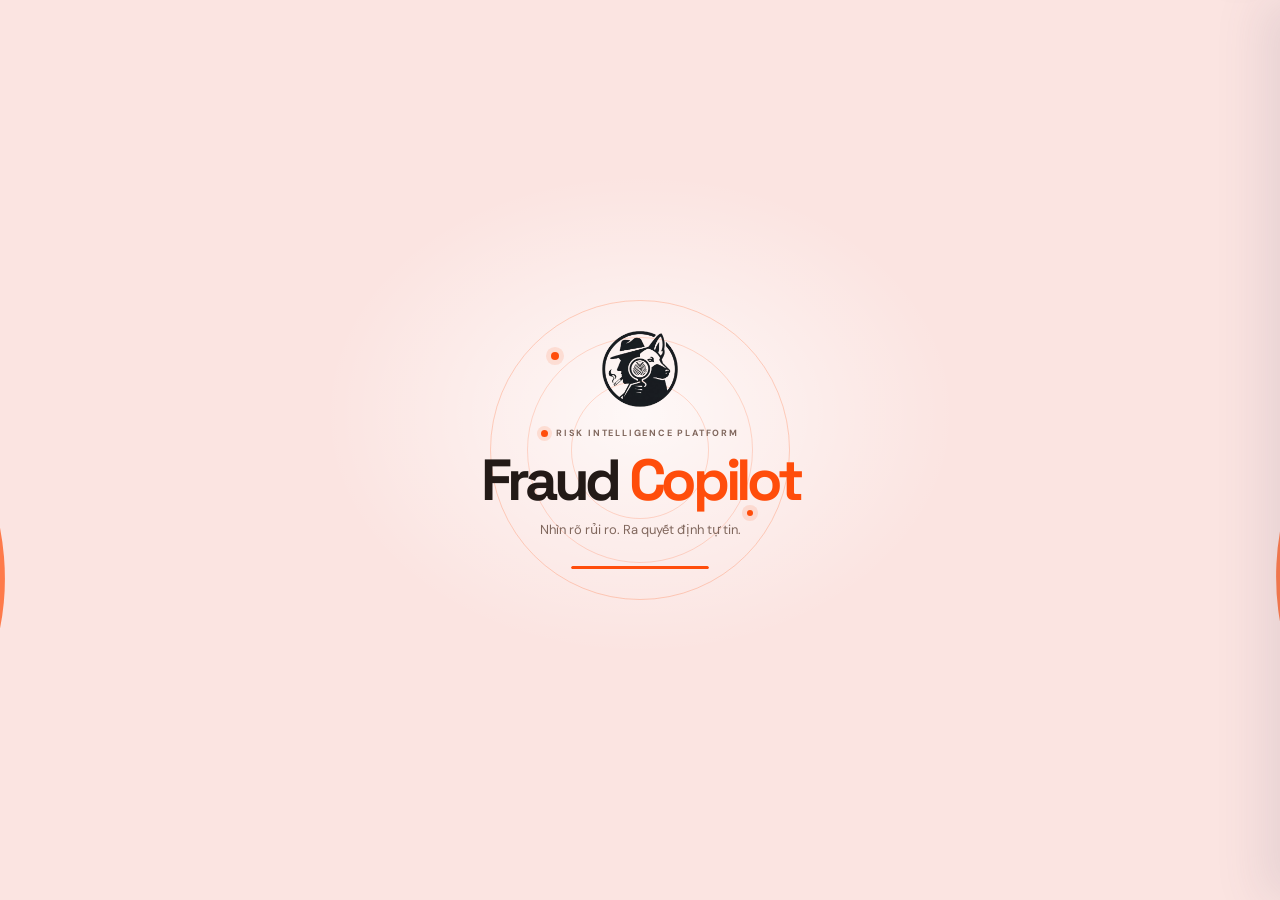
==== commit 068a31ca: "cập nhật phần đăng nhập và quản lý tàii khoản cập nhật phần đăng nhập và quản lý tàii khoản" ====
--- a/static/index.html
+++ b/static/index.html
@@ -5,11 +5,26 @@
     <meta name="viewport" content="width=device-width, initial-scale=1" />
     <meta name="theme-color" content="#e9e5e0" />
     <title>Fraud Copilot | Risk operations</title>
-    <link rel="stylesheet" href="/static/styles.css?v=risk-dashboard-30" />
+    <link rel="stylesheet" href="/static/styles.css?v=intro-3" />
   </head>
   <body>
     <div id="toast" class="toast" role="status"></div>
-    <main id="login-view" class="login-view">
+    <main id="intro-view" class="intro-view" aria-label="Đang khởi chạy Fraud Copilot">
+      <section class="intro-splash" aria-labelledby="intro-title">
+        <div class="intro-splash-orbit" aria-hidden="true">
+          <span class="intro-splash-orbit-dot"></span>
+          <span class="intro-splash-orbit-dot"></span>
+        </div>
+        <img class="intro-splash-logo" src="/static/fraud-copilot-logo.png?v=brand-3" alt="" />
+        <p class="intro-kicker"><span></span> RISK INTELLIGENCE PLATFORM</p>
+        <h1 id="intro-title">Fraud <span>Copilot</span></h1>
+        <p class="intro-splash-tagline">Nhìn rõ rủi ro. Ra quyết định tự tin.</p>
+        <div class="intro-loading-track" aria-hidden="true">
+          <span></span>
+        </div>
+      </section>
+    </main>
+    <main id="login-view" class="login-view hidden">
       <div class="login-frame">
         <header class="login-header">
           <a class="login-brand" href="/" aria-label="Fraud Copilot">
@@ -63,16 +78,16 @@
         <div class="brand"><img class="brand-mark small" src="/static/fraud-copilot-logo.png?v=brand-3" alt="" /><span>Fraud <b>Copilot</b></span></div>
         <div class="workspace-label">WORKSPACE</div>
         <nav>
-          <button id="dashboard-nav" class="nav-item active" title="Risk Overview"><span class="nav-icon">▦</span> Risk Overview</button>
-          <button id="analytics-nav" class="nav-item" title="Risk Analytics"><span class="nav-icon">◈</span> Risk Analytics</button>
-          <button id="review-nav" class="nav-item" title="Review Queue"><img class="nav-icon review-nav-logo" src="/static/review-queue-logo.png?v=2" alt="" /> Review Queue <span id="review-nav-count" class="nav-badge hidden">0</span></button>
-          <button id="classifications-nav" class="nav-item" title="Decision History"><span class="nav-icon">◌</span> Decision History</button>
+          <button id="dashboard-nav" class="nav-item active" title="Risk Overview"><svg class="nav-icon symbol-icon" viewBox="0 0 24 24" aria-hidden="true"><rect x="4" y="4" width="6" height="6" rx="1" /><rect x="14" y="4" width="6" height="6" rx="1" /><rect x="4" y="14" width="6" height="6" rx="1" /><rect x="14" y="14" width="6" height="6" rx="1" /></svg> Risk Overview</button>
+          <button id="analytics-nav" class="nav-item" title="Risk Analytics"><svg class="nav-icon symbol-icon" viewBox="0 0 24 24" aria-hidden="true"><path d="M4 20h16" /><path d="M7 16v-4" /><path d="M12 16V8" /><path d="M17 16V4" /></svg> Risk Analytics</button>
+          <button id="review-nav" class="nav-item" title="Review Queue"><svg class="nav-icon symbol-icon" viewBox="0 0 24 24" aria-hidden="true"><path d="M4 5h16v14H4z" /><path d="M4 13h4l2 3h4l2-3h4" /></svg> Review Queue <span id="review-nav-count" class="nav-badge hidden">0</span></button>
+          <button id="classifications-nav" class="nav-item" title="Decision History"><svg class="nav-icon symbol-icon" viewBox="0 0 24 24" aria-hidden="true"><circle cx="12" cy="12" r="8" /><path d="M12 7v5l3 2" /></svg> Decision History</button>
         </nav>
-        <label class="global-search"><span>⌕</span><input id="dashboard-search" type="search" placeholder="Tìm mã case hoặc giao dịch..." aria-label="Tìm mã case hoặc giao dịch"><kbd>Enter</kbd></label>
-        <div class="topbar-actions"><span class="live-status"><i></i> Chấm điểm đang hoạt động</span><button id="refresh-button" class="icon-button" title="Làm mới">↻</button><div class="avatar" id="user-avatar">A</div><div class="user-meta"><b id="user-name">Chuyên viên</b><small id="user-role">Chuyên viên phân tích rủi ro</small></div></div>
+        <label class="global-search"><svg class="symbol-icon" viewBox="0 0 24 24" aria-hidden="true"><circle cx="10.5" cy="10.5" r="6.5" /><path d="m16 16 4 4" /></svg><input id="dashboard-search" type="search" placeholder="Tìm mã case hoặc giao dịch..." aria-label="Tìm mã case hoặc giao dịch"><kbd>Enter</kbd></label>
+        <div class="topbar-actions"><span class="live-status"><i></i> Chấm điểm đang hoạt động</span><button id="refresh-button" class="icon-button" title="Làm mới"><svg class="symbol-icon" viewBox="0 0 24 24" aria-hidden="true"><path d="M20 7v5h-5" /><path d="M19 12a7 7 0 0 0-12-4L5 10" /><path d="M4 17v-5h5" /><path d="M5 12a7 7 0 0 0 12 4l2-2" /></svg></button><div class="avatar" id="user-avatar">A</div><div class="user-meta"><b id="user-name">Chuyên viên</b><small id="user-role">Chuyên viên phân tích rủi ro</small></div></div>
         <div class="sidebar-bottom">
           <div class="system-status"><span class="status-dot"></span><div><b>All systems normal</b><small>Updated just now</small></div></div>
-          <button id="logout-button" class="logout">↪ <span>Log out</span></button>
+          <button id="logout-button" class="logout"><svg class="symbol-icon" viewBox="0 0 24 24" aria-hidden="true"><path d="m10 17 5-5-5-5" /><path d="M15 12H3" /><path d="M12 3h7a2 2 0 0 1 2 2v14a2 2 0 0 1-2 2h-7" /></svg><span>Log out</span></button>
         </div>
       </aside>
       <section class="content">
@@ -84,12 +99,12 @@
               <button id="dashboard-review-link" class="primary-button">Review cases <span>→</span></button>
             </div>
             <div class="dashboard-kpis">
-              <article class="dashboard-kpi"><div class="dashboard-kpi-icon blue">↗</div><div><small>Transactions Processed</small><strong id="dashboard-total">—</strong><span id="dashboard-total-subtitle">— transactions in the last 60 minutes</span></div></article>
-              <article class="dashboard-kpi"><div class="dashboard-kpi-icon red">!</div><div><small>Open High-Risk Cases</small><strong id="dashboard-high">—</strong><span id="dashboard-high-subtitle">— new cases in the last 60 minutes</span></div></article>
-              <article class="dashboard-kpi"><div class="dashboard-kpi-icon amber">◷</div><div><small>Open Medium-Risk Cases</small><strong id="dashboard-medium">—</strong><span id="dashboard-medium-subtitle">— unscored transactions</span></div></article>
+              <article class="dashboard-kpi"><div class="dashboard-kpi-icon blue"><svg class="symbol-icon" viewBox="0 0 24 24" aria-hidden="true"><path d="m4 17 6-6 4 4 6-8" /><path d="M15 7h5v5" /></svg></div><div><small>Transactions Processed</small><strong id="dashboard-total">—</strong><span id="dashboard-total-subtitle">— transactions in the last 60 minutes</span></div></article>
+              <article class="dashboard-kpi"><div class="dashboard-kpi-icon red"><svg class="symbol-icon" viewBox="0 0 24 24" aria-hidden="true"><path d="M12 3 22 20H2L12 3Z" /><path d="M12 9v4" /><path d="M12 16h.01" /></svg></div><div><small>Open High-Risk Cases</small><strong id="dashboard-high">—</strong><span id="dashboard-high-subtitle">— new cases in the last 60 minutes</span></div></article>
+              <article class="dashboard-kpi"><div class="dashboard-kpi-icon amber"><svg class="symbol-icon" viewBox="0 0 24 24" aria-hidden="true"><circle cx="12" cy="12" r="8" /><path d="M12 7v5l3 2" /></svg></div><div><small>Open Medium-Risk Cases</small><strong id="dashboard-medium">—</strong><span id="dashboard-medium-subtitle">— unscored transactions</span></div></article>
               <article class="dashboard-kpi"><div class="dashboard-kpi-icon purple">%</div><div><small>Review Rate</small><strong id="dashboard-review-rate">—</strong><span>Open high- and medium-risk cases / scored transactions</span></div></article>
-              <article class="dashboard-kpi"><div class="dashboard-kpi-icon green">⌁</div><div><small>P95 Latency · 60 min</small><strong id="dashboard-latency">—</strong><span>Core processing target: ≤ 500 ms</span></div></article>
-              <article class="dashboard-kpi"><div class="dashboard-kpi-icon teal">◎</div><div><small>Recall (Awaiting Labels)</small><strong id="dashboard-recall">—</strong><span>Requires ground-truth labels</span></div></article>
+              <article class="dashboard-kpi"><div class="dashboard-kpi-icon green"><svg class="symbol-icon" viewBox="0 0 24 24" aria-hidden="true"><path d="M3 12h4l3-7 4 14 3-7h4" /></svg></div><div><small>P95 Latency · 60 min</small><strong id="dashboard-latency">—</strong><span>Core processing target: ≤ 500 ms</span></div></article>
+              <article class="dashboard-kpi"><div class="dashboard-kpi-icon teal"><svg class="symbol-icon" viewBox="0 0 24 24" aria-hidden="true"><circle cx="12" cy="12" r="8" /><circle cx="12" cy="12" r="3" /></svg></div><div><small>Recall (Awaiting Labels)</small><strong id="dashboard-recall">—</strong><span>Requires ground-truth labels</span></div></article>
             </div>
             <div class="dashboard-grid">
               <article class="dashboard-panel dashboard-simulator-panel">
@@ -113,15 +128,15 @@
           <div id="work-queue-layout">
           <section id="review-content">
             <div id="review-kpi-grid" class="kpi-grid">
-              <article class="kpi-card accent"><div class="kpi-icon">⚡</div><div><small>Open review cases</small><strong id="open-count">—</strong><span class="trend">Human review workload</span></div></article>
+              <article class="kpi-card accent"><div class="kpi-icon"><svg class="symbol-icon" viewBox="0 0 24 24" aria-hidden="true"><rect x="5" y="5" width="14" height="16" rx="2" /><path d="M9 5V3h6v2" /><path d="M9 11h6M9 15h6" /></svg></div><div><small>Open review cases</small><strong id="open-count">—</strong><span class="trend">Human review workload</span></div></article>
             </div>
             <div id="analytics-kpi-grid" class="kpi-grid hidden">
-              <article class="kpi-card"><div class="kpi-icon orange">!</div><div><small>High priority</small><strong id="high-count">—</strong><span class="trend orange-text">Needs attention</span></div></article>
-              <article class="kpi-card"><div class="kpi-icon orange">!</div><div><small>Medium priority</small><strong id="medium-count">—</strong><span class="trend orange-text">Needs review</span></div></article>
+              <article class="kpi-card"><div class="kpi-icon orange"><svg class="symbol-icon" viewBox="0 0 24 24" aria-hidden="true"><path d="M12 3 22 20H2L12 3Z" /><path d="M12 9v4" /><path d="M12 16h.01" /></svg></div><div><small>High priority</small><strong id="high-count">—</strong><span class="trend orange-text">Needs attention</span></div></article>
+              <article class="kpi-card"><div class="kpi-icon orange"><svg class="symbol-icon" viewBox="0 0 24 24" aria-hidden="true"><path d="M12 3 22 20H2L12 3Z" /><path d="M12 9v4" /><path d="M12 16h.01" /></svg></div><div><small>Medium priority</small><strong id="medium-count">—</strong><span class="trend orange-text">Needs review</span></div></article>
             </div>
-            <div class="section-heading"><div><h3 id="queue-title">Priority cases</h3><p id="queue-description">Cases are sorted by model confidence.</p></div><div class="section-actions"><label class="simulator-rate">Target <input id="simulator-tps" type="number" min="1" max="1000" step="1" value="10" inputmode="numeric" aria-label="Target transaction rate per second"><span>transactions / sec</span><small id="simulator-actual-tps" class="simulator-actual-tps">New cases (5-sec avg): 0 / sec</small></label><button id="load-test-batch" class="primary-button">▶ Run Simulator</button><button id="export-button" class="secondary-button">⇩ Export view</button></div></div>
+            <div class="section-heading"><div><h3 id="queue-title">Priority cases</h3><p id="queue-description">Cases are sorted by model confidence.</p></div><div class="section-actions"><label class="simulator-rate">Target <input id="simulator-tps" type="number" min="1" max="1000" step="1" value="10" inputmode="numeric" aria-label="Target transaction rate per second"><span>transactions / sec</span><small id="simulator-actual-tps" class="simulator-actual-tps">New cases (5-sec avg): 0 / sec</small></label><button id="load-test-batch" class="primary-button"><svg class="symbol-icon button-icon" viewBox="0 0 24 24" aria-hidden="true"><path d="M8 5v14l11-7z" fill="currentColor" stroke="none" /></svg>Run Simulator</button><button id="reset-demo-data" class="secondary-button reset-demo-button" title="Delete simulator-generated data and replay from the beginning"><svg class="symbol-icon button-icon" viewBox="0 0 24 24" aria-hidden="true"><path d="M3 12a9 9 0 1 0 2.64-6.36L3 8" /><path d="M3 3v5h5" /></svg>Reset &amp; replay</button><button id="export-button" class="secondary-button"><svg class="symbol-icon button-icon" viewBox="0 0 24 24" aria-hidden="true"><path d="M12 3v12" /><path d="m7 10 5 5 5-5" /><path d="M5 20h14" /></svg>Export view</button></div></div>
             <section class="queue-card">
-              <div class="toolbar"><div class="search-wrap"><span>⌕</span><input id="search-input" placeholder="Search case ID or transaction..." /></div><select id="risk-filter"><option value="">All risk levels</option><option value="HIGH">High risk</option><option value="MEDIUM">Medium risk</option><option value="LOW">Low risk</option></select><select id="status-filter"><option value="">All statuses</option><option value="OPEN">Open</option><option value="IN_REVIEW">In review</option><option value="ESCALATED">Escalated</option><option value="NEEDS_MORE_INFO">Needs more info</option><option value="CONFIRMED_FRAUD">Confirmed fraud</option><option value="DISMISSED">Dismissed / safe</option><option value="CLOSED">Closed</option></select></div>
+              <div class="toolbar"><div class="search-wrap"><svg class="symbol-icon" viewBox="0 0 24 24" aria-hidden="true"><circle cx="10.5" cy="10.5" r="6.5" /><path d="m16 16 4 4" /></svg><input id="search-input" placeholder="Search case ID or transaction..." /></div><select id="risk-filter"><option value="">All risk levels</option><option value="HIGH">High risk</option><option value="MEDIUM">Medium risk</option><option value="LOW">Low risk</option></select><select id="status-filter"><option value="">All statuses</option><option value="OPEN">Open</option><option value="IN_REVIEW">In review</option><option value="ESCALATED">Escalated</option><option value="NEEDS_MORE_INFO">Needs more info</option><option value="CONFIRMED_FRAUD">Confirmed fraud</option><option value="DISMISSED">Dismissed / safe</option><option value="CLOSED">Closed</option></select></div>
               <div class="table-wrap"><table><thead><tr><th>Case / transaction</th><th>Priority</th><th>Fraud probability</th><th>Workflow</th><th>Received</th><th>Evidence</th></tr></thead><tbody id="cases-body"><tr><td colspan="6" class="loading">Loading cases<span class="loader"></span></td></tr></tbody></table></div>
               <div class="table-footer"><span id="result-count">—</span><div><button id="prev-page" class="page-button" disabled>‹</button><span id="page-number" class="page-button active">1</span><button id="next-page" class="page-button" disabled>›</button></div></div>
             </section>
@@ -129,11 +144,11 @@
           <section id="classifications-content" class="hidden">
             <div class="section-heading classification-heading">
               <div><h3>Analyst Decision History</h3><p>Recorded case decisions and escalations, with reviewer and decision time.</p></div>
-              <button id="export-classifications" class="secondary-button">⇩ Export decisions</button>
+              <button id="export-classifications" class="secondary-button"><svg class="symbol-icon button-icon" viewBox="0 0 24 24" aria-hidden="true"><path d="M12 3v12" /><path d="m7 10 5 5 5-5" /><path d="M5 20h14" /></svg>Export decisions</button>
             </div>
             <section class="queue-card">
               <div class="toolbar">
-                <label class="search-wrap"><span>⌕</span><input id="classification-search" placeholder="Search case, transaction, merchant, reviewer..." /></label>
+                <label class="search-wrap"><svg class="symbol-icon" viewBox="0 0 24 24" aria-hidden="true"><circle cx="10.5" cy="10.5" r="6.5" /><path d="m16 16 4 4" /></svg><input id="classification-search" placeholder="Search case, transaction, merchant, reviewer..." /></label>
                 <select id="classification-filter" aria-label="Filter analyst decisions">
                   <option value="">All decisions</option>
                   <option value="CONFIRMED_FRAUD">Confirmed fraud</option>
@@ -169,6 +184,6 @@
     </aside>
     <div id="panel-backdrop" class="panel-backdrop"></div>
     <script src="/static/risk-review.js?v=readable-risk-english-5"></script>
-    <script src="/static/app.js?v=risk-dashboard-32"></script>
+    <script src="/static/app.js?v=intro-3"></script>
   </body>
 </html>
--- a/static/styles.css
+++ b/static/styles.css
@@ -64,8 +64,9 @@
 .nav-item { width: 100%; display: flex; align-items: center; gap: 12px; padding: 12px 13px; background: transparent; color: var(--sidebar-muted); border-radius: 8px; text-align: left; margin-bottom: 4px; transition: .18s ease; }
 .nav-item:hover { color: white; background: #1b2b45; }
 .nav-item.active { background: #1d3150; color: #fff; box-shadow: inset 3px 0 #62c7be; }
-.nav-icon { font-size: 19px; color: #78b9f1; }
-.review-nav-logo { width: 29px; height: 29px; flex: 0 0 29px; padding: 3px; object-fit: contain; border-radius: 9px; background: #f0eaff; }
+.symbol-icon { display: inline-block; width: 18px; height: 18px; flex: 0 0 auto; fill: none; stroke: currentColor; stroke-width: 1.8; stroke-linecap: round; stroke-linejoin: round; vertical-align: middle; }
+.nav-icon { width: 20px; height: 20px; flex: 0 0 20px; color: #78b9f1; }
+.logout .symbol-icon { width: 15px; height: 15px; margin-right: 6px; }
 .sidebar-bottom { margin-top: auto; }
 .sidebar > .global-search { flex: 0 0 auto; width: 100%; max-width: none; margin-top: 12px; }
 
@@ -143,7 +144,8 @@
 .queue-card { border: 1px solid var(--line); border-radius: 12px; background: var(--surface); overflow: hidden; box-shadow: 0 5px 18px rgba(27, 49, 80, .04); }
 .toolbar { display: flex; gap: 10px; padding: 16px; background: var(--surface-muted); border-bottom: 1px solid var(--line); }
 .search-wrap { position: relative; flex: 1; }
-.search-wrap span { position: absolute; left: 12px; top: 5px; font-size: 21px; color: #8b9ab0; }
+.search-wrap .symbol-icon { position: absolute; left: 12px; top: 9px; width: 17px; height: 17px; color: #8b9ab0; }
+.button-icon { width: 15px; height: 15px; margin-right: 6px; }
 .search-wrap input, .toolbar select { width: 100%; height: 36px; background: var(--surface); border: 1px solid #dce3ed; color: #43536b; border-radius: 7px; padding: 0 12px; outline: 0; }
 .search-wrap input { padding-left: 34px; }
 .search-wrap input:focus, .toolbar select:focus { border-color: #8aaaf0; box-shadow: 0 0 0 3px #4675dc18; }
@@ -223,7 +225,6 @@
   .brand span, .workspace-label, .nav-item:not(.active)::after, .nav-item { font-size: 0; }
   .brand { padding: 0 9px 49px; }
   .nav-item { justify-content: center; }
-  .nav-icon { font-size: 19px; }
   .sidebar-bottom { display: none; }
   .topbar, .page-body { padding-left: 24px; padding-right: 24px; }
   .kpi-grid { grid-template-columns: repeat(2, 1fr); }
@@ -264,8 +265,7 @@
     border-color: transparent;
     box-shadow: 0 8px 18px rgba(212, 53, 70, 0.18);
   }
-  .nav-item.active .nav-icon,
-  .nav-item.active .review-nav-logo {
+  .nav-item.active .nav-icon {
     filter: brightness(0) invert(1);
   }
   .sidebar-bottom { display: none; }
@@ -498,7 +498,6 @@
 }
 .nav-icon { color: #d7193f; }
 .nav-item.active .nav-icon { color: #fff; }
-.nav-item.active .review-nav-logo { background: transparent; filter: brightness(0) invert(1); }
 .system-status {
   border-color: #e9e5ee;
   background: #faf9fc;
@@ -589,6 +588,8 @@
 .section-actions .secondary-button {
   white-space: nowrap;
 }
+.section-actions .reset-demo-button { border-color: #efc5cc; color: #b4233c; }
+.section-actions .reset-demo-button:hover { border-color: #e4a4b0; background: #fff1f3; color: #9e1d33; }
 .secondary-button {
   border-color: #e0dce8;
   border-radius: 13px;
@@ -815,8 +816,6 @@
 }
 .nav-icon { color: #d7193f; }
 .nav-item.active .nav-icon { color: #fff; }
-.review-nav-logo { background: #f9e8ed; }
-.nav-item.active .review-nav-logo { background: transparent; filter: brightness(0) invert(1); }
 .system-status { border-color: #ece8e9; background: #fff; }
 .system-status b { color: #39383d; }
 .system-status small,
@@ -936,7 +935,6 @@
     font-size: 10px;
     white-space: nowrap;
   }
-  .nav-icon { font-size: 16px; }
   .content { width: 100%; }
 }
 
@@ -1002,7 +1000,8 @@
 .dashboard-intro .primary-button { border-radius: 10px; background: #4b65d8; color: white; font-size: 12px; padding: 11px 15px; }
 .dashboard-kpis { display: grid; grid-template-columns: repeat(5, minmax(0, 1fr)); gap: 13px; }
 .dashboard-kpi { min-width: 0; min-height: 112px; display: flex; align-items: flex-start; gap: 12px; padding: 17px 15px; border: 1px solid #e8e9ef; border-radius: 13px; background: #fff; box-shadow: 0 5px 16px rgba(48, 54, 80, .035); }
-.dashboard-kpi-icon { display: grid; flex: 0 0 34px; width: 34px; height: 34px; place-items: center; border-radius: 10px; font-size: 17px; font-weight: 700; }
+.dashboard-kpi-icon { display: grid; flex: 0 0 34px; width: 34px; height: 34px; place-items: center; border-radius: 10px; }
+.dashboard-kpi-icon .symbol-icon, .kpi-icon .symbol-icon { width: 19px; height: 19px; }
 .dashboard-kpi-icon.blue { color: #5772d9; background: #edf0ff; }
 .dashboard-kpi-icon.red { color: #d75f64; background: #fff0ef; }
 .dashboard-kpi-icon.amber { color: #ca8b2e; background: #fff5df; }
@@ -1068,14 +1067,13 @@
   .dashboard-kpis { grid-template-columns: repeat(2, minmax(0, 1fr)); }
 }
 @media (max-width: 900px) {
-  .nav-item .nav-icon { font-size: 19px; }
 }
 @media (max-width: 560px) {
   .dashboard-intro { align-items: flex-start; flex-direction: column; }
   .dashboard-intro h3 { font-size: 19px; }
   .dashboard-kpis { gap: 8px; }
   .dashboard-kpi { min-height: 100px; gap: 8px; padding: 12px 10px; }
-  .dashboard-kpi-icon { width: 28px; height: 28px; flex-basis: 28px; font-size: 14px; }
+  .dashboard-kpi-icon { width: 28px; height: 28px; flex-basis: 28px; }
   .dashboard-kpi strong { font-size: 19px; }
   .dashboard-panel { padding: 14px; }
   .dashboard-decision-breakdown { grid-template-columns: minmax(0, 1fr); }
@@ -1099,7 +1097,7 @@
 .logout { color: #778094; }
 .topbar { height: 76px; gap: 24px; padding: 0 42px; }
 .global-search { display: flex; flex: 1; align-items: center; gap: 10px; max-width: 620px; height: 40px; padding: 0 12px; border: 1px solid #e7e9ef; border-radius: 10px; background: #fafbfc; color: #858b99; }
-.global-search > span { font-size: 21px; line-height: 1; }
+.global-search > .symbol-icon { width: 18px; height: 18px; }
 .global-search input { width: 100%; min-width: 0; border: 0; outline: 0; background: transparent; color: #42495a; font-size: 11px; }
 .global-search kbd { padding: 3px 5px; border: 1px solid #e5e7ec; border-radius: 4px; background: #fff; color: #9298a5; font: 9px "DM Sans"; white-space: nowrap; }
 .topbar-actions { margin-left: auto; }
@@ -1675,10 +1673,7 @@
   pointer-events: auto;
 }
 #app-view .global-search kbd { display: none; }
-#app-view .global-search > span {
-  font-size: 18px;
-  line-height: 1;
-}
+#app-view .global-search > .symbol-icon { width: 18px; height: 18px; }
 #app-view .topbar-actions {
   flex: 0 0 auto;
   gap: 8px;
@@ -2024,11 +2019,27 @@
   align-items: start;
   margin: 0 0 16px;
 }
+#work-queue-layout.with-summary #analytics-decisions > .section-heading h3 {
+  font-size: 20px;
+}
+#work-queue-layout.with-summary #analytics-decisions > .section-heading p {
+  font-size: 14px;
+  line-height: 1.45;
+}
 #work-queue-layout.with-summary .decision-summary-grid {
   grid-template-columns: minmax(0, 1fr);
   gap: 10px;
 }
 #work-queue-layout.with-summary .decision-summary-card { padding: 14px 16px; }
+#work-queue-layout.with-summary .decision-summary-card small {
+  min-height: 36px;
+  font-size: 14px;
+  line-height: 1.4;
+}
+#work-queue-layout.with-summary .decision-summary-card strong {
+  font-size: 28px;
+  line-height: 1.2;
+}
 @media (max-width: 1100px) {
   #work-queue-layout.with-summary { grid-template-columns: minmax(0, 1fr); }
   #work-queue-layout.with-summary > #analytics-decisions {
@@ -2041,3 +2052,542 @@
     grid-template-columns: repeat(auto-fit, minmax(150px, 1fr));
   }
 }
+
+/* Intro */
+.intro-view {
+  --intro-orange: #ff4d0b;
+  min-height: 100vh;
+  min-height: 100svh;
+  display: flex;
+  flex-direction: column;
+  position: relative;
+  isolation: isolate;
+  overflow: hidden;
+  background:
+    radial-gradient(ellipse at 50% 68%, rgba(255, 255, 255, .6), transparent 38%),
+    #fbe4e1;
+  color: #14110f;
+  font-family: "DM Sans", sans-serif;
+}
+.intro-view::before,
+.intro-view::after {
+  content: "";
+  position: absolute;
+  z-index: -1;
+  width: clamp(280px, 35vw, 520px);
+  height: clamp(360px, 42vw, 600px);
+  border: clamp(10px, 1.3vw, 18px) solid var(--intro-orange);
+  border-radius: 50%;
+  pointer-events: none;
+}
+.intro-view::before {
+  top: 28%;
+  left: -30%;
+  transform: rotate(-24deg);
+}
+.intro-view::after {
+  top: 22%;
+  right: -31%;
+  transform: rotate(22deg);
+}
+.intro-header {
+  width: 100%;
+  min-height: 86px;
+  display: grid;
+  grid-template-columns: 1fr auto 1fr;
+  align-items: center;
+  gap: 20px;
+  padding: 18px clamp(20px, 3.2vw, 48px);
+  position: relative;
+  z-index: 1;
+}
+.intro-nav { display: flex; gap: 8px; }
+.intro-nav a {
+  padding: 11px 18px;
+  border-radius: 999px;
+  background: rgba(255, 255, 255, .72);
+  color: #1d1917;
+  text-decoration: none;
+  font-size: 12px;
+  font-weight: 700;
+  transition: background .2s ease, transform .2s ease;
+}
+.intro-nav a:hover { background: #fff; transform: translateY(-2px); }
+.intro-wordmark {
+  display: inline-flex;
+  align-items: center;
+  gap: 8px;
+  color: var(--intro-orange);
+  text-decoration: none;
+  font: 700 18px "Space Grotesk", sans-serif;
+  letter-spacing: -.8px;
+}
+.intro-wordmark .brand-mark { width: 32px; height: 32px; object-fit: contain; }
+.intro-wordmark b { font-weight: 500; }
+.intro-header-actions {
+  display: flex;
+  align-items: center;
+  justify-content: flex-end;
+  gap: clamp(18px, 4vw, 58px);
+}
+.intro-availability {
+  font-size: 10px;
+  line-height: 1.4;
+  font-weight: 700;
+}
+.intro-talk-button {
+  display: inline-flex;
+  align-items: center;
+  gap: 15px;
+  min-height: 42px;
+  padding: 4px 5px 4px 18px;
+  border-radius: 999px;
+  background: #111;
+  color: #fff;
+  font-size: 11px;
+  font-weight: 700;
+  transition: transform .2s ease;
+}
+.intro-talk-button:hover, .intro-cta:hover { transform: translateY(-2px); }
+.intro-talk-button span {
+  display: grid;
+  place-items: center;
+  width: 32px;
+  height: 32px;
+  border-radius: 50%;
+  background: var(--intro-orange);
+  font-size: 16px;
+}
+.intro-main {
+  flex: 1;
+  display: flex;
+  flex-direction: column;
+  align-items: center;
+  justify-content: center;
+  min-height: 0;
+  padding: 10px 24px 0;
+  text-align: center;
+  position: relative;
+}
+.intro-kicker {
+  display: flex;
+  align-items: center;
+  gap: 8px;
+  margin-bottom: clamp(20px, 3vh, 34px);
+  color: #66524b;
+  font-size: 10px;
+  font-weight: 700;
+  letter-spacing: 1.7px;
+}
+.intro-kicker span {
+  width: 7px;
+  height: 7px;
+  border-radius: 50%;
+  background: var(--intro-orange);
+  box-shadow: 0 0 0 4px rgba(255, 77, 11, .13);
+}
+.intro-headline-wrap { position: relative; z-index: 1; }
+.intro-headline-wrap h1 {
+  color: var(--intro-orange);
+  font: 700 clamp(58px, 9.1vw, 132px)/.8 "Space Grotesk", sans-serif;
+  letter-spacing: -.095em;
+  text-transform: uppercase;
+}
+.intro-headline-wrap h1 span { letter-spacing: -.09em; }
+.intro-sticker {
+  position: absolute;
+  z-index: 2;
+  padding: 9px 18px;
+  border-radius: 999px;
+  background: #111;
+  color: #fff;
+  font-size: clamp(10px, 1vw, 13px);
+  font-weight: 600;
+  white-space: nowrap;
+  box-shadow: 0 5px 14px rgba(50, 20, 12, .12);
+}
+.intro-sticker-left { top: 42%; left: -9%; transform: rotate(-8deg); }
+.intro-sticker-top { top: 1%; left: 68%; transform: rotate(5deg); }
+.intro-sticker-right { right: -17%; bottom: 10%; transform: rotate(-5deg); }
+.intro-copy {
+  margin-top: 20px;
+  color: #66524b;
+  font-size: clamp(13px, 1.2vw, 16px);
+  line-height: 1.6;
+}
+.intro-stage {
+  width: min(760px, 78vw);
+  height: clamp(175px, 25vh, 250px);
+  flex: 0 0 auto;
+  position: relative;
+  margin-top: clamp(6px, 2vh, 20px);
+  animation: intro-rise .8s .14s both cubic-bezier(.2, .75, .25, 1);
+}
+.intro-orbit {
+  position: absolute;
+  top: 50%;
+  left: 50%;
+  width: 48%;
+  height: 72%;
+  border: 1px solid rgba(255, 77, 11, .28);
+  border-radius: 50%;
+  transform: translate(-50%, -50%) rotate(-18deg);
+}
+.intro-orbit-two {
+  width: 64%;
+  height: 98%;
+  transform: translate(-50%, -50%) rotate(18deg);
+  border-color: rgba(255, 77, 11, .17);
+}
+.intro-radar {
+  position: absolute;
+  top: 50%;
+  left: 50%;
+  display: grid;
+  place-items: center;
+  width: clamp(112px, 15vw, 176px);
+  aspect-ratio: 1;
+  border: 1px solid rgba(255, 77, 11, .2);
+  border-radius: 50%;
+  background: radial-gradient(circle, #ffdbcb 0, #f8c9ba 48%, rgba(255, 255, 255, .42) 70%);
+  box-shadow: 0 18px 50px rgba(209, 94, 57, .15);
+  transform: translate(-50%, -50%);
+}
+.intro-radar::before, .intro-radar::after {
+  content: "";
+  position: absolute;
+  inset: 12%;
+  border: 1px solid rgba(255, 77, 11, .28);
+  border-radius: 50%;
+}
+.intro-radar::after { inset: 27%; border-color: rgba(255, 77, 11, .22); }
+.intro-radar-ring {
+  position: absolute;
+  inset: 4%;
+  border: 1px dashed rgba(255, 77, 11, .45);
+  border-radius: 50%;
+  animation: intro-spin 26s linear infinite;
+}
+.intro-radar-ring span {
+  position: absolute;
+  top: 7%;
+  left: 19%;
+  width: 8px;
+  height: 8px;
+  border-radius: 50%;
+  background: var(--intro-orange);
+  box-shadow: 0 0 0 5px rgba(255, 77, 11, .12);
+}
+.intro-radar img { position: relative; z-index: 1; width: 42%; height: 42%; object-fit: contain; }
+.intro-signal-card {
+  position: absolute;
+  z-index: 1;
+  top: 50%;
+  display: flex;
+  flex-direction: column;
+  width: clamp(210px, 28vw, 280px);
+  min-height: 126px;
+  padding: 16px 18px;
+  border: 1px solid rgba(116, 72, 57, .1);
+  border-radius: 14px;
+  background: rgba(255, 250, 247, .84);
+  box-shadow: 0 15px 38px rgba(108, 61, 43, .1);
+  text-align: left;
+  backdrop-filter: blur(12px);
+}
+.intro-signal-left { left: 0; transform: translateY(-50%) rotate(-4deg); }
+.intro-signal-right { right: 0; transform: translateY(-50%) rotate(4deg); }
+.intro-card-label {
+  display: flex;
+  align-items: center;
+  gap: 6px;
+  color: #9c7668;
+  font-size: 8px;
+  font-weight: 700;
+  letter-spacing: 1px;
+}
+.intro-card-label i { width: 6px; height: 6px; border-radius: 50%; background: #ff5b37; }
+.intro-signal-card > b { margin-top: 13px; color: #33241f; font-size: 12px; }
+.intro-card-meta { margin-top: 6px; color: #9b8177; font-size: 9px; }
+.intro-signal-bars {
+  display: flex;
+  align-items: end;
+  gap: 4px;
+  height: 20px;
+  margin-top: 10px;
+}
+.intro-signal-bars i { width: 7px; height: 38%; border-radius: 3px 3px 0 0; background: #ffc1a8; }
+.intro-signal-bars i:nth-child(2) { height: 64%; }
+.intro-signal-bars i:nth-child(3) { height: 47%; }
+.intro-signal-bars i:nth-child(4) { height: 90%; background: var(--intro-orange); }
+.intro-signal-bars i:nth-child(5) { height: 70%; }
+.intro-signal-bars i:nth-child(6) { height: 100%; background: var(--intro-orange); }
+.intro-signal-bars i:nth-child(7) { height: 56%; }
+.intro-signal-right .intro-card-label { color: #8c756d; }
+.intro-score-track { height: 5px; margin-top: 12px; overflow: hidden; border-radius: 99px; background: #f0dfd8; }
+.intro-score-track i { display: block; width: 76%; height: 100%; border-radius: inherit; background: linear-gradient(90deg, #ff9a57, var(--intro-orange)); }
+.intro-orbit-dot {
+  position: absolute;
+  z-index: 2;
+  width: 10px;
+  height: 10px;
+  border-radius: 50%;
+  background: var(--intro-orange);
+  box-shadow: 0 0 0 6px rgba(255, 77, 11, .12);
+}
+.intro-orbit-dot-one { top: 18%; left: 27%; }
+.intro-orbit-dot-two { right: 24%; bottom: 12%; width: 7px; height: 7px; }
+.intro-footer {
+  display: grid;
+  grid-template-columns: 1fr auto 1fr;
+  align-items: center;
+  gap: 18px;
+  min-height: 76px;
+  padding: 12px clamp(20px, 3.2vw, 48px) 20px;
+  color: #8b6d62;
+  font-size: 8px;
+  font-weight: 700;
+  letter-spacing: 1.1px;
+}
+.intro-footer > :last-child { text-align: right; }
+.intro-cta {
+  display: inline-flex;
+  align-items: center;
+  gap: 18px;
+  padding: 7px 8px 7px 20px;
+  border: 1px solid rgba(255, 255, 255, .36);
+  border-radius: 999px;
+  background: #171310;
+  color: #fff;
+  font-size: 11px;
+  font-weight: 600;
+  transition: transform .2s ease;
+}
+.intro-cta span {
+  display: grid;
+  place-items: center;
+  width: 31px;
+  height: 31px;
+  border-radius: 50%;
+  background: var(--intro-orange);
+  font-size: 16px;
+}
+.intro-nav a:focus-visible, .intro-talk-button:focus-visible, .intro-cta:focus-visible,
+.login-return:focus-visible {
+  outline: 3px solid rgba(255, 77, 11, .48);
+  outline-offset: 3px;
+}
+.login-header-actions { display: flex; align-items: center; gap: 16px; }
+.login-return {
+  padding: 8px 12px;
+  border: 1px solid #e6e2eb;
+  border-radius: 999px;
+  background: rgba(255, 255, 255, .75);
+  color: #746d7c;
+  font-size: 10px;
+  font-weight: 700;
+}
+.login-return:hover { color: #5749a0; border-color: #c9c1e9; }
+@keyframes intro-rise {
+  from { opacity: 0; transform: translateY(18px); }
+  to { opacity: 1; transform: translateY(0); }
+}
+@keyframes intro-spin { to { transform: rotate(360deg); } }
+@media (max-width: 760px) {
+  .intro-header { grid-template-columns: 1fr auto; min-height: 72px; }
+  .intro-nav { display: none; }
+  .intro-wordmark { justify-self: start; }
+  .intro-availability { display: none; }
+  .intro-main { padding-top: 28px; }
+  .intro-headline-wrap h1 { font-size: clamp(54px, 11vw, 82px); }
+  .intro-sticker-left { left: -5%; }
+  .intro-sticker-right { right: -4%; }
+  .intro-stage { width: min(660px, 94vw); }
+  .intro-signal-card { width: 31%; min-width: 180px; }
+  .intro-footer { grid-template-columns: 1fr auto; }
+  .intro-footer > :first-child { display: none; }
+  .intro-footer > :last-child { font-size: 7px; }
+  .login-header-actions { gap: 8px; }
+}
+@media (min-width: 761px) and (max-height: 720px) {
+  .intro-header { min-height: 68px; padding-top: 12px; padding-bottom: 12px; }
+  .intro-kicker { margin-bottom: 14px; }
+  .intro-headline-wrap h1 { font-size: clamp(54px, 8vw, 94px); }
+  .intro-copy { margin-top: 13px; }
+  .intro-stage { height: clamp(140px, 20vh, 180px); margin-top: 4px; }
+  .intro-footer { min-height: 62px; padding-top: 8px; padding-bottom: 12px; }
+}
+@media (max-width: 520px) {
+  .intro-header { padding: 12px 16px; }
+  .intro-wordmark { font-size: 15px; }
+  .intro-wordmark .brand-mark { width: 27px; height: 27px; }
+  .intro-talk-button { min-height: 38px; gap: 9px; padding-left: 13px; }
+  .intro-talk-button span { width: 28px; height: 28px; }
+  .intro-main { padding: 30px 12px 0; }
+  .intro-kicker { margin-bottom: 24px; font-size: 8px; letter-spacing: 1.2px; }
+  .intro-headline-wrap h1 { font-size: clamp(48px, 12vw, 64px); }
+  .intro-sticker { padding: 7px 11px; font-size: 9px; }
+  .intro-sticker-left { top: 37%; left: -1%; }
+  .intro-sticker-top { top: -20%; left: 43%; }
+  .intro-sticker-right { right: 0; bottom: -16%; }
+  .intro-copy { margin-top: 18px; font-size: 12px; }
+  .intro-stage { width: 100%; height: 170px; margin-top: 20px; }
+  .intro-radar { width: 108px; }
+  .intro-signal-card { top: 52%; width: 43%; min-width: 0; min-height: 106px; padding: 12px 10px; }
+  .intro-signal-left { left: 0; }
+  .intro-signal-right { right: 0; }
+  .intro-signal-card > b { margin-top: 10px; font-size: 10px; }
+  .intro-card-meta { font-size: 8px; }
+  .intro-orbit-dot-one { left: 20%; }
+  .intro-orbit-dot-two { right: 18%; }
+  .intro-footer { grid-template-columns: 1fr; justify-items: center; gap: 12px; padding: 16px 16px 22px; }
+  .intro-footer > :last-child { display: none; }
+  .login-header { align-items: flex-start; gap: 10px; }
+  .login-header-actions { align-items: flex-end; flex-direction: column; }
+  .login-header-note { font-size: 0; }
+  .login-header-note i { margin: 0; }
+  .login-return { padding: 7px 9px; font-size: 9px; }
+}
+@media (prefers-reduced-motion: reduce) {
+  .intro-stage, .intro-radar-ring { animation: none; }
+  .intro-nav a, .intro-talk-button, .intro-cta { transition: none; }
+}
+
+/* Timed intro splash */
+.intro-view {
+  display: grid;
+  place-items: center;
+  min-height: 100vh;
+  min-height: 100svh;
+  padding: 24px;
+  background:
+    radial-gradient(ellipse at 50% 46%, rgba(255, 255, 255, .75), transparent 35%),
+    #fbe4e1;
+  transition: opacity .24s ease, transform .24s ease;
+}
+.intro-view.intro-exiting { opacity: 0; transform: scale(1.025); pointer-events: none; }
+.intro-view::before, .intro-view::after {
+  width: clamp(240px, 30vw, 430px);
+  height: clamp(310px, 36vw, 500px);
+  top: 34%;
+  border-width: 12px;
+  opacity: .7;
+}
+.intro-view::before { left: -32%; }
+.intro-view::after { right: -32%; }
+.intro-splash {
+  width: min(520px, 100%);
+  display: flex;
+  flex-direction: column;
+  align-items: center;
+  position: relative;
+  padding: 42px 24px;
+  text-align: center;
+  animation: splash-arrive .65s cubic-bezier(.2, .75, .25, 1) both;
+}
+.intro-splash-orbit {
+  position: absolute;
+  z-index: -1;
+  top: 50%;
+  left: 50%;
+  width: 300px;
+  max-width: 78vw;
+  aspect-ratio: 1;
+  border: 1px solid rgba(255, 77, 11, .23);
+  border-radius: 50%;
+  transform: translate(-50%, -50%);
+  animation: splash-orbit 1.8s ease-out both;
+}
+.intro-splash-orbit::before, .intro-splash-orbit::after {
+  content: "";
+  position: absolute;
+  inset: 12%;
+  border: 1px solid rgba(255, 77, 11, .19);
+  border-radius: 50%;
+}
+.intro-splash-orbit::after { inset: 27%; }
+.intro-splash-orbit-dot {
+  position: absolute;
+  top: 17%;
+  left: 20%;
+  width: 8px;
+  height: 8px;
+  border-radius: 50%;
+  background: #ff4d0b;
+  box-shadow: 0 0 0 5px rgba(255, 77, 11, .12);
+}
+.intro-splash-orbit-dot + .intro-splash-orbit-dot {
+  top: auto;
+  left: auto;
+  right: 12%;
+  bottom: 28%;
+  width: 6px;
+  height: 6px;
+}
+.intro-splash-logo {
+  width: 76px;
+  height: 76px;
+  margin-bottom: 20px;
+  object-fit: contain;
+  animation: splash-logo .8s cubic-bezier(.2, .75, .25, 1) both;
+}
+.intro-kicker {
+  margin: 0 0 12px;
+  color: #80675d;
+  font-size: 9px;
+  letter-spacing: 1.8px;
+}
+.intro-kicker span { background: #ff4d0b; }
+.intro-splash h1 {
+  color: #231a17;
+  font: 700 clamp(38px, 7vw, 58px)/1 "Space Grotesk", sans-serif;
+  letter-spacing: -.075em;
+}
+.intro-splash h1 span { color: #ff4d0b; }
+.intro-splash-tagline {
+  margin-top: 12px;
+  color: #80675d;
+  font-size: 13px;
+}
+.intro-loading-track {
+  width: 138px;
+  height: 3px;
+  margin-top: 28px;
+  overflow: hidden;
+  border-radius: 99px;
+  background: rgba(255, 77, 11, .16);
+}
+.intro-loading-track span {
+  display: block;
+  width: 100%;
+  height: 100%;
+  border-radius: inherit;
+  background: #ff4d0b;
+  transform: scaleX(0);
+  transform-origin: left center;
+  animation: splash-progress 1.45s linear both;
+}
+.login-header-note { font-size: 11px; }
+@keyframes splash-arrive {
+  from { opacity: 0; transform: translateY(14px); }
+  to { opacity: 1; transform: translateY(0); }
+}
+@keyframes splash-logo {
+  from { opacity: 0; transform: scale(.78) rotate(-8deg); }
+  to { opacity: 1; transform: scale(1) rotate(0); }
+}
+@keyframes splash-orbit {
+  from { opacity: 0; transform: translate(-50%, -50%) scale(.78) rotate(-35deg); }
+  to { opacity: 1; transform: translate(-50%, -50%) scale(1) rotate(0); }
+}
+@keyframes splash-progress { to { transform: scaleX(1); } }
+@media (max-width: 520px) {
+  .intro-splash { padding: 42px 12px; }
+  .intro-view::before { left: -66%; }
+  .intro-view::after { right: -66%; }
+}
+@media (prefers-reduced-motion: reduce) {
+  .intro-view, .intro-splash, .intro-splash-logo, .intro-splash-orbit,
+  .intro-loading-track span { animation: none; transition: none; }
+  .intro-loading-track span { transform: scaleX(1); }
+}
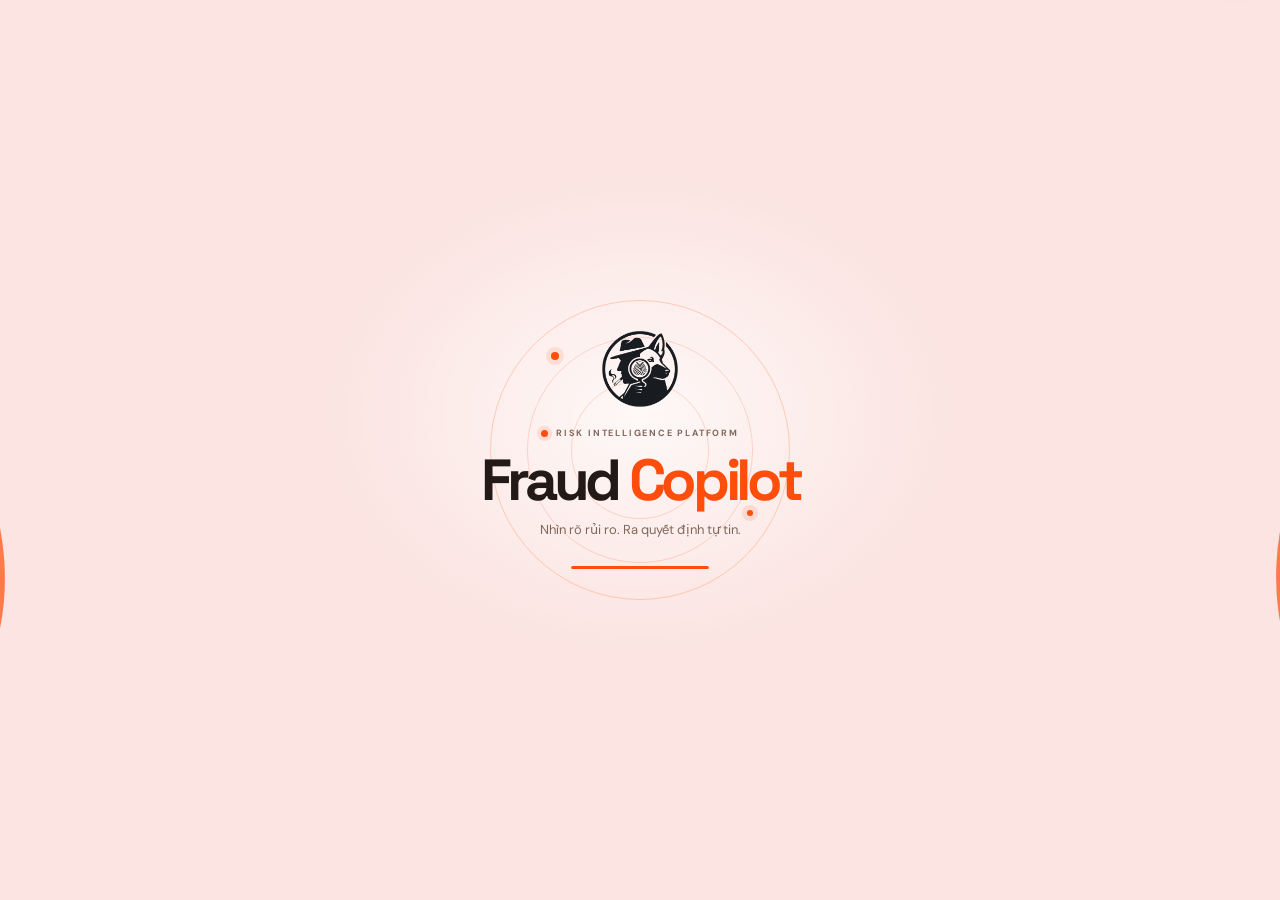
==== commit e756612c: "cập nhật phần xử lý thủ công cập nhật phần xử lý thủ công" ====
--- a/static/index.html
+++ b/static/index.html
@@ -5,7 +5,7 @@
     <meta name="viewport" content="width=device-width, initial-scale=1" />
     <meta name="theme-color" content="#e9e5e0" />
     <title>Fraud Copilot | Risk operations</title>
-    <link rel="stylesheet" href="/static/styles.css?v=intro-3" />
+    <link rel="stylesheet" href="/static/styles.css?v=case-review-polished-2" />
   </head>
   <body>
     <div id="toast" class="toast" role="status"></div>
@@ -84,7 +84,7 @@
           <button id="classifications-nav" class="nav-item" title="Decision History"><svg class="nav-icon symbol-icon" viewBox="0 0 24 24" aria-hidden="true"><circle cx="12" cy="12" r="8" /><path d="M12 7v5l3 2" /></svg> Decision History</button>
         </nav>
         <label class="global-search"><svg class="symbol-icon" viewBox="0 0 24 24" aria-hidden="true"><circle cx="10.5" cy="10.5" r="6.5" /><path d="m16 16 4 4" /></svg><input id="dashboard-search" type="search" placeholder="Tìm mã case hoặc giao dịch..." aria-label="Tìm mã case hoặc giao dịch"><kbd>Enter</kbd></label>
-        <div class="topbar-actions"><span class="live-status"><i></i> Chấm điểm đang hoạt động</span><button id="refresh-button" class="icon-button" title="Làm mới"><svg class="symbol-icon" viewBox="0 0 24 24" aria-hidden="true"><path d="M20 7v5h-5" /><path d="M19 12a7 7 0 0 0-12-4L5 10" /><path d="M4 17v-5h5" /><path d="M5 12a7 7 0 0 0 12 4l2-2" /></svg></button><div class="avatar" id="user-avatar">A</div><div class="user-meta"><b id="user-name">Chuyên viên</b><small id="user-role">Chuyên viên phân tích rủi ro</small></div></div>
+        <div class="topbar-actions"><span class="live-status"><i></i> Chấm điểm đang hoạt động</span><button id="refresh-button" class="icon-button" title="Làm mới"><svg class="symbol-icon" viewBox="0 0 24 24" aria-hidden="true"><path d="M20 7v5h-5" /><path d="M19 12a7 7 0 0 0-12-4L5 10" /><path d="M4 17v-5h5" /><path d="M5 12a7 7 0 0 0 12 4l2-2" /></svg></button><button id="account-button" class="account-button" type="button" aria-label="Mở hồ sơ tài khoản" aria-haspopup="dialog" aria-controls="profile-dialog"><span class="avatar" id="user-avatar">A</span><span class="user-meta"><b id="user-name">Chuyên viên</b><small id="user-role">Chuyên viên phân tích rủi ro</small></span></button></div>
         <div class="sidebar-bottom">
           <div class="system-status"><span class="status-dot"></span><div><b>All systems normal</b><small>Updated just now</small></div></div>
           <button id="logout-button" class="logout"><svg class="symbol-icon" viewBox="0 0 24 24" aria-hidden="true"><path d="m10 17 5-5-5-5" /><path d="M15 12H3" /><path d="M12 3h7a2 2 0 0 1 2 2v14a2 2 0 0 1-2 2h-7" /></svg><span>Log out</span></button>
@@ -123,6 +123,30 @@
                 <div class="dashboard-panel-heading"><div><h4>Flagged Transactions</h4><p>Cases awaiting review, ordered by fraud probability.</p></div><button id="dashboard-view-all" class="text-button">View queue →</button></div>
                 <div id="dashboard-recent-cases" class="dashboard-recent-cases" aria-live="polite"></div>
               </article>
+              <article class="dashboard-panel dashboard-signal-health-panel">
+                <header class="signal-health-header">
+                  <div>
+                    <p class="signal-health-eyebrow">LAST 24 HOURS</p>
+                    <h4>Pipeline Overview</h4>
+                    <p>Model signals, input quality, and queues that need attention.</p>
+                  </div>
+                  <span class="signal-health-live"><i></i> Live</span>
+                </header>
+                <div id="dashboard-signal-health" class="signal-health-grid" aria-live="polite">
+                  <section class="signal-health-group">
+                    <div class="signal-group-heading"><span class="signal-group-icon model-icon">⌁</span><div><h5>Model Signals</h5><p>Most frequent explanation factors</p></div></div>
+                    <div id="dashboard-top-features" class="signal-health-list"><p class="signal-health-empty">Loading model signals...</p></div>
+                  </section>
+                  <section class="signal-health-group">
+                    <div class="signal-group-heading"><span class="signal-group-icon data-icon">⌖</span><div><h5>Input Validation</h5><p>Most common validation issues</p></div></div>
+                    <div id="dashboard-validation-issues" class="signal-health-list"><p class="signal-health-empty">Loading validation data...</p></div>
+                  </section>
+                  <section class="signal-health-group">
+                    <div class="signal-group-heading"><span class="signal-group-icon queue-icon">↻</span><div><h5>Queue Health</h5><p>Unscored transactions and dead-letter jobs</p></div></div>
+                    <div id="dashboard-queue-health" class="signal-queue-list"><p class="signal-health-empty">Loading queue status...</p></div>
+                  </section>
+                </div>
+              </article>
             </div>
           </section>
           <div id="work-queue-layout">
@@ -136,7 +160,17 @@
             </div>
             <div class="section-heading"><div><h3 id="queue-title">Priority cases</h3><p id="queue-description">Cases are sorted by model confidence.</p></div><div class="section-actions"><label class="simulator-rate">Target <input id="simulator-tps" type="number" min="1" max="1000" step="1" value="10" inputmode="numeric" aria-label="Target transaction rate per second"><span>transactions / sec</span><small id="simulator-actual-tps" class="simulator-actual-tps">New cases (5-sec avg): 0 / sec</small></label><button id="load-test-batch" class="primary-button"><svg class="symbol-icon button-icon" viewBox="0 0 24 24" aria-hidden="true"><path d="M8 5v14l11-7z" fill="currentColor" stroke="none" /></svg>Run Simulator</button><button id="reset-demo-data" class="secondary-button reset-demo-button" title="Delete simulator-generated data and replay from the beginning"><svg class="symbol-icon button-icon" viewBox="0 0 24 24" aria-hidden="true"><path d="M3 12a9 9 0 1 0 2.64-6.36L3 8" /><path d="M3 3v5h5" /></svg>Reset &amp; replay</button><button id="export-button" class="secondary-button"><svg class="symbol-icon button-icon" viewBox="0 0 24 24" aria-hidden="true"><path d="M12 3v12" /><path d="m7 10 5 5 5-5" /><path d="M5 20h14" /></svg>Export view</button></div></div>
             <section class="queue-card">
-              <div class="toolbar"><div class="search-wrap"><svg class="symbol-icon" viewBox="0 0 24 24" aria-hidden="true"><circle cx="10.5" cy="10.5" r="6.5" /><path d="m16 16 4 4" /></svg><input id="search-input" placeholder="Search case ID or transaction..." /></div><select id="risk-filter"><option value="">All risk levels</option><option value="HIGH">High risk</option><option value="MEDIUM">Medium risk</option><option value="LOW">Low risk</option></select><select id="status-filter"><option value="">All statuses</option><option value="OPEN">Open</option><option value="IN_REVIEW">In review</option><option value="ESCALATED">Escalated</option><option value="NEEDS_MORE_INFO">Needs more info</option><option value="CONFIRMED_FRAUD">Confirmed fraud</option><option value="DISMISSED">Dismissed / safe</option><option value="CLOSED">Closed</option></select></div>
+              <div class="toolbar filter-toolbar">
+                <label class="search-wrap"><svg class="symbol-icon" viewBox="0 0 24 24" aria-hidden="true"><circle cx="10.5" cy="10.5" r="6.5" /><path d="m16 16 4 4" /></svg><input id="search-input" placeholder="Search case ID or transaction..." aria-label="Search cases" /></label>
+                <select id="risk-filter" aria-label="Priority"><option value="">All priorities</option><option value="HIGH">High</option><option value="MEDIUM">Medium</option><option value="LOW">Low</option></select>
+                <select id="score-filter" aria-label="Fraud probability"><option value="">All probabilities</option><option value="0-25">0–25%</option><option value="25-50">25–50%</option><option value="50-75">50–75%</option><option value="75-100">75–100%</option></select>
+                <select id="status-filter" aria-label="Workflow"><option value="">All workflows</option><option value="OPEN">Open</option><option value="IN_REVIEW">In review</option><option value="ESCALATED">Escalated</option><option value="NEEDS_MORE_INFO">Needs more info</option><option value="RETURNED">Returned</option><option value="CONFIRMED_FRAUD">Confirmed fraud</option><option value="CONFIRMED_SIMULATED">Confirmed (demo)</option><option value="DISMISSED">Dismissed / safe</option><option value="CLOSED">Closed</option></select>
+                <label class="filter-date"><span>Received from</span><input id="received-from-filter" type="date" aria-label="Received from"></label>
+                <label class="filter-date"><span>Received to</span><input id="received-to-filter" type="date" aria-label="Received to"></label>
+                <select id="evidence-filter" aria-label="Evidence"><option value="">All evidence</option><option value="NONE">No brief</option><option value="PENDING">Pending</option><option value="RUNNING">Running</option><option value="READY">Ready</option><option value="FAILED">Failed</option><option value="FAILED_TIMEOUT">Failed (timeout)</option></select>
+                <select id="sort-filter" aria-label="Sort by"><option value="newest">Newest received</option><option value="oldest">Oldest received</option><option value="highest_score">Highest probability</option><option value="lowest_score">Lowest probability</option></select>
+                <button id="review-filter-reset" class="filter-reset" type="button" title="Clear filters" aria-label="Clear filters"><svg class="symbol-icon" viewBox="0 0 24 24" aria-hidden="true"><path d="M4 5h16l-6 7v5l-4 2v-7L4 5Z" /><path d="m16 16 4 4m0-4-4 4" /></svg></button>
+              </div>
               <div class="table-wrap"><table><thead><tr><th>Case / transaction</th><th>Priority</th><th>Fraud probability</th><th>Workflow</th><th>Received</th><th>Evidence</th></tr></thead><tbody id="cases-body"><tr><td colspan="6" class="loading">Loading cases<span class="loader"></span></td></tr></tbody></table></div>
               <div class="table-footer"><span id="result-count">—</span><div><button id="prev-page" class="page-button" disabled>‹</button><span id="page-number" class="page-button active">1</span><button id="next-page" class="page-button" disabled>›</button></div></div>
             </section>
@@ -147,7 +181,7 @@
               <button id="export-classifications" class="secondary-button"><svg class="symbol-icon button-icon" viewBox="0 0 24 24" aria-hidden="true"><path d="M12 3v12" /><path d="m7 10 5 5 5-5" /><path d="M5 20h14" /></svg>Export decisions</button>
             </div>
             <section class="queue-card">
-              <div class="toolbar">
+              <div class="toolbar filter-toolbar">
                 <label class="search-wrap"><svg class="symbol-icon" viewBox="0 0 24 24" aria-hidden="true"><circle cx="10.5" cy="10.5" r="6.5" /><path d="m16 16 4 4" /></svg><input id="classification-search" placeholder="Search case, transaction, merchant, reviewer..." /></label>
                 <select id="classification-filter" aria-label="Filter analyst decisions">
                   <option value="">All decisions</option>
@@ -158,6 +192,15 @@
                   <option value="INSUFFICIENT_EVIDENCE">Insufficient evidence</option>
                   <option value="CONFIRM_SIMULATED">Confirmed (demo)</option>
                 </select>
+                <select id="classification-status-filter" aria-label="Case status"><option value="">All statuses</option><option value="OPEN">Open</option><option value="IN_REVIEW">In review</option><option value="ESCALATED">Escalated</option><option value="NEEDS_MORE_INFO">Needs more info</option><option value="RETURNED">Returned</option><option value="CONFIRMED_FRAUD">Confirmed fraud</option><option value="CONFIRMED_SIMULATED">Confirmed (demo)</option><option value="DISMISSED">Dismissed / safe</option><option value="CLOSED">Closed</option></select>
+                <select id="classification-stream-filter" aria-label="Scoring stream"><option value="">All streams</option><option value="SCORED">Scored</option><option value="UNSCORED">Unscored</option></select>
+                <select id="classification-merchant-filter" aria-label="Merchant type">
+                  <option value="">All merchant types</option>
+                  <option value="entertainment">Entertainment</option><option value="food_dining">Food &amp; dining</option><option value="gas_transport">Gas &amp; transport</option><option value="grocery_net">Grocery (online)</option><option value="grocery_pos">Grocery (in-person)</option><option value="health_fitness">Health &amp; fitness</option><option value="home">Home</option><option value="kids_pets">Kids &amp; pets</option><option value="misc_net">Miscellaneous (online)</option><option value="misc_pos">Miscellaneous (in-person)</option><option value="personal_care">Personal care</option><option value="shopping_net">Shopping (online)</option><option value="shopping_pos">Shopping (in-person)</option><option value="travel">Travel</option>
+                </select>
+                <select id="classification-score-filter" aria-label="Fraud score"><option value="">All scores</option><option value="0-25">0–25%</option><option value="25-50">25–50%</option><option value="50-75">50–75%</option><option value="75-100">75–100%</option></select>
+                <select id="classification-sort-filter" aria-label="Sort order"><option value="newest">Newest</option><option value="oldest">Oldest</option><option value="highest_score">Highest score</option><option value="lowest_score">Lowest score</option></select>
+                <button id="classification-filter-reset" class="filter-reset" type="button" title="Clear filters" aria-label="Clear filters"><svg class="symbol-icon" viewBox="0 0 24 24" aria-hidden="true"><path d="M4 5h16l-6 7v5l-4 2v-7L4 5Z" /><path d="m16 16 4 4m0-4-4 4" /></svg></button>
               </div>
               <div class="table-wrap"><table class="classification-table"><thead><tr><th>Case / transaction</th><th>Merchant</th><th>Model risk</th><th>Analyst decision</th><th>Reviewer</th><th>Amount</th><th>Decision time</th><th>Action</th></tr></thead><tbody id="classifications-body"><tr><td colspan="8" class="loading">Loading decisions<span class="loader"></span></td></tr></tbody></table></div>
               <div class="table-footer"><span id="classification-result-count">—</span><div><button id="classification-prev" class="page-button" disabled>‹</button><span id="classification-page" class="page-button active">1</span><button id="classification-next" class="page-button" disabled>›</button></div></div>
@@ -178,12 +221,45 @@
       </section>
     </main>
 
-    <aside id="detail-panel" class="detail-panel">
-      <div class="detail-header"><div><p class="eyebrow">CASE DETAIL</p><h2 id="detail-title">Case —</h2></div><button id="close-detail" class="close-button">×</button></div>
-      <div id="detail-content"></div>
+    <dialog id="profile-dialog" class="profile-dialog" aria-labelledby="profile-title">
+      <button id="profile-close" class="profile-close" type="button" aria-label="Đóng hồ sơ">×</button>
+      <p class="profile-eyebrow">RISK OPERATIONS PROFILE</p>
+      <div class="profile-identity">
+        <div id="profile-avatar" class="profile-avatar">A</div>
+        <div>
+          <h2 id="profile-title">Hồ sơ chuyên viên</h2>
+          <p id="profile-username" class="profile-username"></p>
+          <span id="profile-role" class="profile-role"></span>
+        </div>
+      </div>
+      <div class="profile-stats">
+        <article><strong id="profile-cases-reviewed">0</strong><span>Hồ sơ đã xem xét</span></article>
+        <article><strong id="profile-active-streak">0</strong><span>Ngày hoạt động liên tiếp</span></article>
+        <article><strong id="profile-active-days">0</strong><span>Tổng ngày hoạt động</span></article>
+      </div>
+      <div class="profile-badges-heading">
+        <div><p class="profile-eyebrow">MILESTONES</p><h3>Huy hiệu</h3></div>
+        <span class="profile-badge-caption">Tích lũy qua hồ sơ đã xử lý</span>
+      </div>
+      <div id="profile-badges" class="profile-badges" aria-live="polite">
+        <p class="profile-loading">Đang tải hồ sơ...</p>
+      </div>
+      <div class="profile-actions">
+        <button id="profile-logout-button" class="profile-logout-button" type="button">
+          <svg class="symbol-icon" viewBox="0 0 24 24" aria-hidden="true"><path d="m10 17 5-5-5-5" /><path d="M15 12H3" /><path d="M12 3h7a2 2 0 0 1 2 2v14a2 2 0 0 1-2 2h-7" /></svg>
+          Đăng xuất
+        </button>
+      </div>
+    </dialog>
+    <aside id="detail-panel" class="detail-panel" role="dialog" aria-modal="true" aria-labelledby="detail-title" tabindex="-1">
+      <header class="detail-page-header">
+        <button id="close-detail" class="detail-back-button" type="button"><span aria-hidden="true">←</span> Back to queue</button>
+        <div class="detail-page-title"><p class="eyebrow">CASE REVIEW</p><h2 id="detail-title">Case —</h2></div>
+        <p class="detail-page-hint">Review the evidence and record your decision</p>
+      </header>
+      <div id="detail-content" class="detail-page-content"></div>
     </aside>
-    <div id="panel-backdrop" class="panel-backdrop"></div>
     <script src="/static/risk-review.js?v=readable-risk-english-5"></script>
-    <script src="/static/app.js?v=intro-3"></script>
+    <script src="/static/app.js?v=case-review-polished-2"></script>
   </body>
 </html>
--- a/static/styles.css
+++ b/static/styles.css
@@ -939,7 +939,168 @@
 }
 
 /* Evidence-first risk review */
-.detail-panel { width: min(600px, 100%); }
+.case-review-open { overflow: hidden; }
+.detail-panel {
+  position: fixed;
+  inset: 0;
+  z-index: 40;
+  width: 100%;
+  height: 100vh;
+  height: 100dvh;
+  padding: 0;
+  border: 0;
+  background: #f7f6fb;
+  box-shadow: none;
+  transform: translateX(100%);
+  overflow-y: auto;
+  transition: transform .28s ease;
+}
+.detail-panel.open { transform: translateX(0); }
+.detail-page-header {
+  position: sticky;
+  top: 0;
+  z-index: 2;
+  min-height: 86px;
+  display: grid;
+  grid-template-columns: 220px minmax(0, 1fr) 220px;
+  align-items: center;
+  gap: 20px;
+  padding: 14px 32px;
+  border-bottom: 1px solid #e7e3eb;
+  background: rgba(255, 255, 255, .96);
+  backdrop-filter: blur(14px);
+}
+.detail-back-button {
+  justify-self: start;
+  display: inline-flex;
+  align-items: center;
+  gap: 8px;
+  min-height: 38px;
+  padding: 8px 12px;
+  border: 1px solid #dfdae5;
+  border-radius: 9px;
+  background: #fff;
+  color: #625a68;
+  font-weight: 700;
+}
+.detail-back-button:hover { border-color: #aaa1b6; background: #faf9fc; }
+.detail-page-title { text-align: center; }
+.detail-page-title h2 { margin-top: 4px; font: 700 21px "Space Grotesk", sans-serif; }
+.detail-page-hint { justify-self: end; max-width: 210px; color: #817988; font-size: 11px; text-align: right; line-height: 1.5; }
+.detail-page-content {
+  max-width: 1380px;
+  margin: 0 auto;
+  padding: 28px 32px 44px;
+  display: block;
+}
+.case-review-grid {
+  display: grid;
+  grid-template-columns: minmax(300px, 0.78fr) minmax(460px, 1.22fr);
+  gap: 22px;
+  align-items: start;
+}
+.case-review-left,
+.case-review-right {
+  min-width: 0;
+}
+.case-review-right {
+  display: grid;
+  gap: 18px;
+  position: sticky;
+  top: 108px;
+}
+.case-evidence-card {
+  border: 1px solid #e7e3eb;
+  border-radius: 16px;
+  background: #fff;
+  box-shadow: 0 10px 30px rgba(70, 62, 86, .055);
+  overflow: hidden;
+}
+.case-evidence-card > .risk-overview {
+  margin: 0;
+  padding: 24px;
+  background: linear-gradient(135deg, #fff 0%, #faf9ff 100%);
+  border-bottom: 1px solid #ebe7ef;
+}
+.case-evidence-card > .detail-section,
+.case-evidence-card > .model-details,
+.case-evidence-card > .transaction-details {
+  margin: 0 24px;
+  padding-left: 0;
+  padding-right: 0;
+}
+.risk-signals-card {
+  padding: 22px 24px 20px;
+}
+.risk-signals-card .risk-explanation {
+  padding: 0;
+  border: 0;
+}
+.risk-signals-card .risk-explanation h4 {
+  margin-bottom: 14px;
+  color: #514c59;
+  font-size: 13px;
+}
+.decision-card .decision-section {
+  margin: 0;
+  padding: 22px 24px 24px;
+  border: 0;
+  background: #fff;
+}
+.decision-card .decision-history-section {
+  margin: 0 24px;
+  border-bottom: 0;
+}
+.decision-actions {
+  display: grid;
+  grid-template-columns: repeat(3, minmax(0, 1fr));
+  gap: 8px;
+}
+.decision-actions button {
+  min-height: 42px;
+  padding: 10px 12px;
+  font-size: 11px;
+}
+.decision-section textarea {
+  min-height: 88px;
+  font-size: 12px;
+}
+@media (min-width: 901px) {
+  .detail-page-content > .risk-explanation { margin-bottom: 28px; }
+  .detail-page-content > .decision-section { margin-top: 28px; }
+}
+@media (max-width: 900px) {
+  .detail-page-header {
+    grid-template-columns: minmax(150px, 1fr) minmax(150px, 1fr);
+    min-height: 76px;
+    padding: 12px 18px;
+  }
+  .detail-page-title { text-align: right; }
+  .detail-page-hint { display: none; }
+  .detail-page-content {
+    padding: 20px 18px 36px;
+  }
+  .case-review-grid { grid-template-columns: 1fr; }
+  .case-review-right { position: static; }
+  .decision-actions { grid-template-columns: 1fr 1fr; }
+}
+@media (max-width: 560px) {
+  .detail-page-header {
+    grid-template-columns: 1fr auto;
+  }
+  .detail-page-title { max-width: 150px; }
+  .detail-page-title h2 { font-size: 17px; }
+  .detail-back-button { font-size: 11px; }
+  .detail-page-content { padding: 14px 12px 28px; }
+  .case-evidence-card { border-radius: 12px; }
+  .risk-signals-card { padding: 18px 16px; }
+  .case-evidence-card > .risk-overview,
+  .decision-card .decision-section { padding: 18px 16px; }
+  .case-evidence-card > .detail-section,
+  .case-evidence-card > .model-details,
+  .case-evidence-card > .transaction-details { margin-left: 16px; margin-right: 16px; }
+  .decision-actions { grid-template-columns: 1fr; }
+}
 .risk-overview { padding: 24px 0 22px; border-bottom: 1px solid var(--line); }
 .risk-overview-status { display: flex; align-items: center; gap: 10px; flex-wrap: wrap; }
 .review-workflow { font-size: 12px; color: #65616a; }
@@ -983,7 +1144,7 @@
 .model-details dd { margin: 0; overflow-wrap: anywhere; color: #514659; }
 .transaction-details .data-grid { margin-top: 16px; }
 @media (max-width: 480px) {
-  .detail-panel { padding: 22px 18px; }
+  .detail-panel { padding: 0; }
   .transaction-amount { font-size: 34px; }
   .risk-factor { grid-template-columns: 26px minmax(0, 1fr); gap: 7px 10px; }
   .factor-impact { grid-column: 2; padding: 0; }
@@ -2591,3 +2752,308 @@
   .intro-loading-track span { animation: none; transition: none; }
   .intro-loading-track span { transform: scaleX(1); }
 }
+
+/* Analyst profile */
+#app-view .account-button {
+  display: flex;
+  align-items: center;
+  gap: 9px;
+  max-width: 220px;
+  padding: 4px 8px 4px 4px;
+  border: 1px solid transparent;
+  border-radius: 12px;
+  background: transparent;
+  color: inherit;
+  text-align: left;
+  transition: background .18s ease, border-color .18s ease;
+}
+#app-view .account-button:hover,
+#app-view .account-button:focus-visible {
+  border-color: #e7dfe5;
+  background: rgba(255, 255, 255, .76);
+}
+#app-view .account-button:focus-visible { outline: 3px solid rgba(215, 25, 63, .22); outline-offset: 2px; }
+#app-view .account-button .avatar { flex: 0 0 34px; }
+.profile-dialog {
+  width: min(560px, calc(100vw - 32px));
+  max-width: 560px;
+  max-height: min(760px, calc(100vh - 32px));
+  overflow: auto;
+  padding: 32px;
+  border: 1px solid #e8e2e8;
+  border-radius: 22px;
+  background: #fff;
+  color: #45424d;
+  box-shadow: 0 28px 90px rgba(34, 24, 43, .22);
+}
+.profile-dialog::backdrop { background: rgba(30, 25, 38, .48); backdrop-filter: blur(5px); }
+.profile-close {
+  position: absolute;
+  top: 16px;
+  right: 16px;
+  display: grid;
+  place-items: center;
+  width: 34px;
+  height: 34px;
+  border: 1px solid #eee9ef;
+  border-radius: 50%;
+  background: #fff;
+  color: #817a87;
+  font-size: 21px;
+}
+.profile-close:hover { background: #fbf5f8; color: #c6284d; }
+.profile-eyebrow { color: #a397a2; font-size: 9px; font-weight: 700; letter-spacing: 1.5px; }
+.profile-identity { display: flex; align-items: center; gap: 16px; margin: 20px 0 24px; }
+.profile-avatar {
+  display: grid;
+  flex: 0 0 70px;
+  place-items: center;
+  width: 70px;
+  height: 70px;
+  border: 5px solid #fff;
+  border-radius: 22px;
+  background: linear-gradient(140deg, #f8a47a, #d7193f);
+  box-shadow: 0 0 0 1px #f0d7dc, 0 8px 20px rgba(215, 25, 63, .16);
+  color: #fff;
+  font: 700 28px "Space Grotesk", sans-serif;
+}
+.profile-identity h2 { padding-right: 28px; color: #37313c; font: 700 21px "Space Grotesk", sans-serif; }
+.profile-username { margin-top: 4px; color: #918a96; font-size: 12px; }
+.profile-role { display: inline-block; margin-top: 8px; padding: 5px 9px; border-radius: 999px; background: #f7edf0; color: #b83d5d; font-size: 9px; font-weight: 700; }
+.profile-stats { display: grid; grid-template-columns: repeat(3, minmax(0, 1fr)); gap: 10px; }
+.profile-stats article { min-width: 0; padding: 15px 12px; border: 1px solid #eee9ef; border-radius: 14px; background: #fcfbfd; }
+.profile-stats strong { display: block; color: #443d4a; font: 700 24px "Space Grotesk", sans-serif; }
+.profile-stats span { display: block; margin-top: 5px; color: #8b8491; font-size: 10px; line-height: 1.4; }
+.profile-badges-heading { display: flex; align-items: end; justify-content: space-between; gap: 12px; margin: 27px 0 12px; }
+.profile-badges-heading h3 { margin-top: 4px; color: #49434e; font: 700 16px "Space Grotesk", sans-serif; }
+.profile-badge-caption { color: #a099a5; font-size: 9px; text-align: right; }
+.profile-badges { display: grid; gap: 10px; }
+.profile-badge { display: flex; align-items: center; gap: 13px; padding: 14px; border: 1px solid #eee8ee; border-radius: 15px; background: #fff; }
+.profile-badge.earned { border-color: #f0d8c6; background: linear-gradient(105deg, #fffaf5, #fff); }
+.profile-badge.locked .profile-medal { filter: grayscale(1); opacity: .58; }
+.profile-medal {
+  display: grid;
+  flex: 0 0 42px;
+  place-items: center;
+  width: 42px;
+  height: 42px;
+  border: 1px solid #f3cfaa;
+  border-radius: 50%;
+  background: radial-gradient(circle at 35% 25%, #fff8cc, #f5bc67 72%);
+  color: #9c5d19;
+  font-size: 21px;
+  box-shadow: inset 0 0 0 3px rgba(255, 255, 255, .65);
+}
+.profile-badge-details { flex: 1; min-width: 0; }
+.profile-badge-title { display: flex; align-items: center; justify-content: space-between; gap: 8px; }
+.profile-badge-title b { color: #514854; font: 700 13px "Space Grotesk", sans-serif; }
+.profile-badge-title span { color: #aa8b64; font-size: 9px; font-weight: 700; }
+.profile-badge p { margin: 3px 0 8px; color: #938b97; font-size: 10px; }
+.profile-progress { height: 5px; overflow: hidden; border-radius: 99px; background: #f0ebee; }
+.profile-progress span { display: block; height: 100%; border-radius: inherit; background: linear-gradient(90deg, #f2b15f, #d7193f); }
+.profile-badge-details > small { display: block; margin-top: 5px; color: #a39ba6; font-size: 9px; text-align: right; }
+.profile-loading { padding: 20px 8px; color: #89818d; font-size: 12px; text-align: center; }
+.profile-actions { margin-top: 24px; padding-top: 18px; border-top: 1px solid #eee9ef; }
+.profile-logout-button {
+  display: inline-flex;
+  align-items: center;
+  gap: 8px;
+  padding: 10px 13px;
+  border: 1px solid #f0d7dc;
+  border-radius: 9px;
+  background: #fff7f8;
+  color: #bd2949;
+  font-size: 12px;
+  font-weight: 700;
+  transition: background .18s ease, border-color .18s ease;
+}
+.profile-logout-button:hover { border-color: #e8b8c2; background: #ffedf1; }
+.profile-logout-button:focus-visible { outline: 3px solid rgba(215, 25, 63, .22); outline-offset: 2px; }
+.profile-logout-button .symbol-icon { width: 16px; height: 16px; }
+@media (max-width: 520px) {
+  .profile-dialog { padding: 26px 18px 20px; border-radius: 18px; }
+  .profile-identity { gap: 12px; }
+  .profile-avatar { flex-basis: 58px; width: 58px; height: 58px; border-radius: 18px; }
+  .profile-identity h2 { font-size: 18px; }
+  .profile-stats { gap: 6px; }
+  .profile-stats article { padding: 12px 9px; }
+  .profile-stats strong { font-size: 20px; }
+  .profile-stats span { font-size: 9px; }
+  .profile-badges-heading { align-items: start; flex-direction: column; }
+  .profile-badge-caption { text-align: left; }
+}
+
+/* Pipeline health */
+.dashboard-signal-health-panel {
+  padding: 24px;
+  border-color: #e7e2ee;
+  background:
+    radial-gradient(ellipse at 98% 0, rgba(220, 229, 255, .55), transparent 34%),
+    #fff;
+}
+.signal-health-header {
+  display: flex;
+  align-items: flex-start;
+  justify-content: space-between;
+  gap: 16px;
+}
+.signal-health-eyebrow {
+  color: #8d7caa;
+  font-size: 9px;
+  font-weight: 700;
+  letter-spacing: 1.4px;
+}
+.signal-health-header h4 { margin-top: 6px; color: #3f3b4d; font: 700 18px "Space Grotesk"; }
+.signal-health-header > div > p:last-child { margin-top: 5px; color: #898493; font-size: 11px; line-height: 1.5; }
+.signal-health-live {
+  display: inline-flex;
+  flex: 0 0 auto;
+  align-items: center;
+  gap: 7px;
+  padding: 7px 10px;
+  border: 1px solid #d9eee2;
+  border-radius: 99px;
+  background: #f0faf4;
+  color: #37815e;
+  font-size: 10px;
+  font-weight: 700;
+}
+.signal-health-live i { width: 6px; height: 6px; border-radius: 50%; background: #58b987; box-shadow: 0 0 0 3px #58b98722; }
+.signal-health-grid {
+  display: grid;
+  grid-template-columns: repeat(3, minmax(0, 1fr));
+  gap: 12px;
+  margin-top: 20px;
+}
+.signal-health-group {
+  min-width: 0;
+  padding: 16px;
+  border: 1px solid #ebe8f1;
+  border-radius: 13px;
+  background: #fbfaff;
+}
+.signal-health-group:nth-child(2) { border-color: #f0e9df; background: #fffdf9; }
+.signal-health-group:nth-child(3) { border-color: #e0ece9; background: #f9fdfb; }
+.signal-group-heading { display: flex; align-items: center; gap: 10px; min-height: 38px; }
+.signal-group-heading h5 { color: #4a4654; font: 700 12px "Space Grotesk"; }
+.signal-group-heading p { margin-top: 3px; color: #96909e; font-size: 9px; line-height: 1.4; }
+.signal-group-icon {
+  display: grid;
+  flex: 0 0 34px;
+  place-items: center;
+  width: 34px;
+  height: 34px;
+  border-radius: 11px;
+  font-size: 20px;
+}
+.model-icon { background: #eeeaff; color: #7662c8; }
+.data-icon { background: #fff1df; color: #d78c37; }
+.queue-icon { background: #e6f5ee; color: #4a9d77; }
+.signal-health-list, .signal-queue-list { display: grid; gap: 8px; margin-top: 15px; }
+.signal-feature-card, .signal-issue-card {
+  display: flex;
+  align-items: center;
+  gap: 9px;
+  min-width: 0;
+  padding: 10px;
+  border: 1px solid #eeebf3;
+  border-radius: 10px;
+  background: rgba(255,255,255,.82);
+}
+.signal-rank {
+  display: grid;
+  flex: 0 0 25px;
+  place-items: center;
+  width: 25px;
+  height: 25px;
+  border-radius: 8px;
+  background: #f0edff;
+  color: #8270cb;
+  font: 700 9px "Space Grotesk";
+}
+.signal-feature-copy, .signal-issue-copy { display: grid; flex: 1; min-width: 0; gap: 3px; }
+.signal-feature-copy b, .signal-issue-copy b { overflow: hidden; color: #56515e; font-size: 10px; text-overflow: ellipsis; white-space: nowrap; }
+.signal-feature-copy small, .signal-issue-copy small { color: #98929e; font-size: 9px; }
+.signal-feature-count { color: #675a9b; font: 700 11px "Space Grotesk"; text-align: right; white-space: nowrap; }
+.signal-feature-count small { display: block; margin-top: 2px; color: #a19aa7; font: 400 8px "DM Sans"; }
+.signal-issue-card { border-color: #f1ece4; }
+.signal-issue-mark { display: grid; flex: 0 0 23px; place-items: center; width: 23px; height: 23px; border-radius: 50%; background: #fff1df; color: #c58336; font-size: 12px; font-weight: 700; }
+.signal-issue-card > strong { color: #ae7a3d; font: 700 11px "Space Grotesk"; }
+.signal-health-empty { padding: 12px 4px; color: #9c96a2; font-size: 10px; line-height: 1.5; }
+.signal-queue-total {
+  display: flex;
+  align-items: center;
+  justify-content: space-between;
+  gap: 8px;
+  padding: 12px;
+  border: 1px solid #e4eee8;
+  border-radius: 11px;
+  background: #fff;
+}
+.signal-queue-total small { display: block; color: #8f8995; font-size: 9px; }
+.signal-queue-total strong { display: block; margin-top: 3px; color: #4f4a57; font: 700 22px "Space Grotesk"; }
+.signal-queue-total > span { max-width: 94px; padding: 5px 7px; border-radius: 7px; font-size: 8px; line-height: 1.35; text-align: center; }
+.queue-healthy { background: #e9f7ef; color: #39815c; }
+.queue-attention { background: #fff1e8; color: #bd6847; }
+.signal-queue-breakdown { display: grid; gap: 7px; }
+.signal-queue-breakdown > div { display: flex; align-items: center; justify-content: space-between; gap: 10px; padding: 8px 10px; border-radius: 8px; background: rgba(255,255,255,.8); color: #797481; font-size: 9px; }
+.signal-queue-breakdown b { color: #514d59; font: 700 10px "Space Grotesk"; }
+.app-shell.dashboard-theme .signal-health-header h4,
+.app-shell.dashboard-theme .signal-group-heading h5 { color: #3f3b4d; }
+.app-shell.dashboard-theme .signal-health-header > div > p:last-child,
+.app-shell.dashboard-theme .signal-group-heading p { color: #898493; }
+@media (max-width: 900px) {
+  .signal-health-grid { grid-template-columns: 1fr; }
+}
+@media (max-width: 560px) {
+  .dashboard-signal-health-panel { padding: 16px; }
+  .signal-health-group { padding: 13px; }
+  .signal-health-header { align-items: flex-start; }
+  .signal-health-live { padding: 6px 8px; font-size: 9px; }
+}
+
+/* Multi-page table filters */
+.filter-toolbar { align-items: center; flex-wrap: wrap; }
+.filter-toolbar .search-wrap { flex: 1 1 220px; min-width: 190px; }
+.filter-toolbar select { flex: 1 1 145px; width: auto; min-width: 135px; }
+.filter-date {
+  display: flex;
+  flex: 1 1 145px;
+  min-width: 135px;
+  flex-direction: column;
+  gap: 3px;
+  color: #64748b;
+  font-size: 10px;
+  font-weight: 600;
+}
+.filter-toolbar input[type="date"] {
+  width: 100%;
+  min-width: 0;
+  height: 36px;
+  padding: 0 8px;
+  border: 1px solid #e5e2e3;
+  border-radius: 11px;
+  background: #fff;
+  color: #43536b;
+}
+.filter-toolbar input[type="date"]:focus { border-color: #df7187; outline: 0; box-shadow: 0 0 0 3px #d7193f18; }
+.filter-reset {
+  display: grid;
+  flex: 0 0 36px;
+  place-items: center;
+  width: 36px;
+  height: 36px;
+  border: 1px solid #dce3ed;
+  border-radius: 7px;
+  background: #fff;
+  color: #64748b;
+}
+.filter-reset:hover { border-color: #9eb8ef; color: var(--blue); background: var(--blue-soft); }
+.filter-reset .symbol-icon { width: 17px; height: 17px; }
+@media (max-width: 560px) {
+  .filter-toolbar { align-items: stretch; }
+  .filter-toolbar .search-wrap { flex-basis: 100%; }
+  .filter-toolbar select { flex-basis: calc(50% - 6px); min-width: 0; }
+  .filter-toolbar .filter-date { flex-basis: calc(50% - 6px); min-width: 0; }
+  .filter-reset { flex-basis: calc(50% - 6px); }
+}
